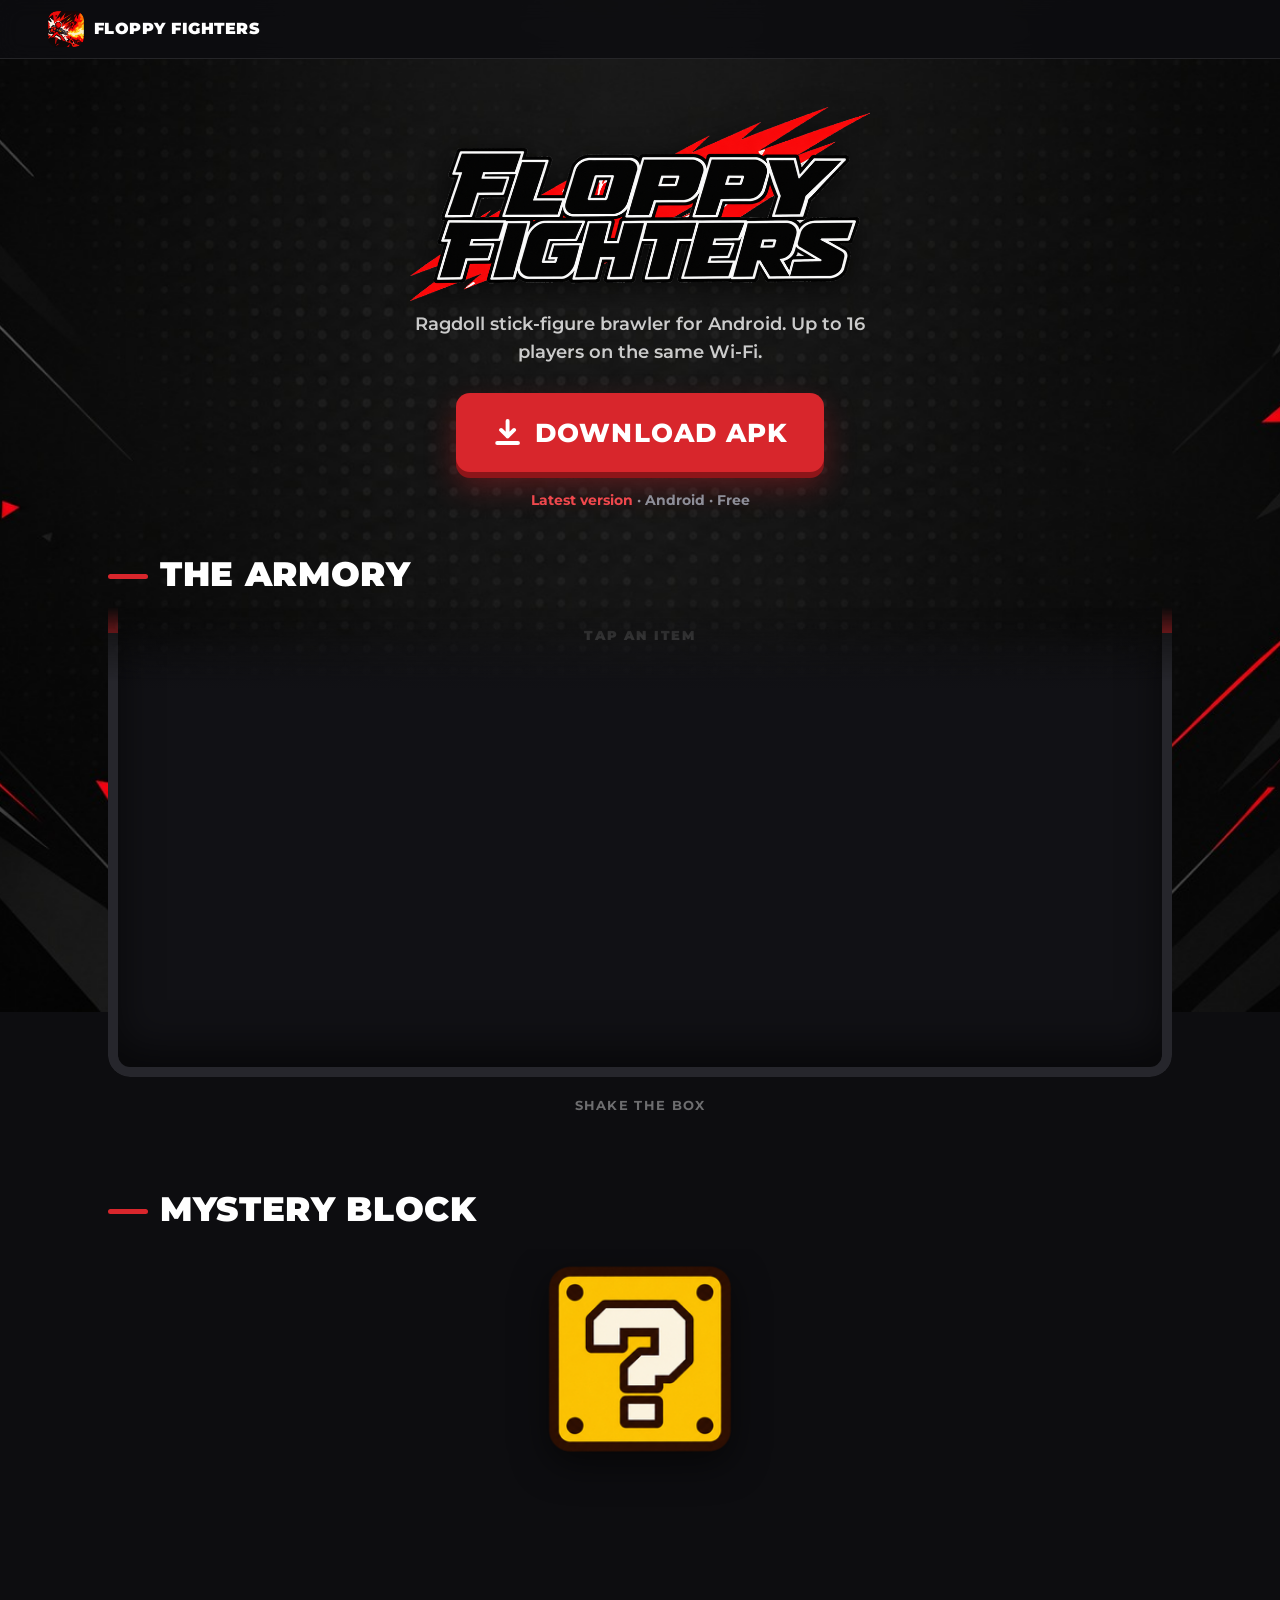
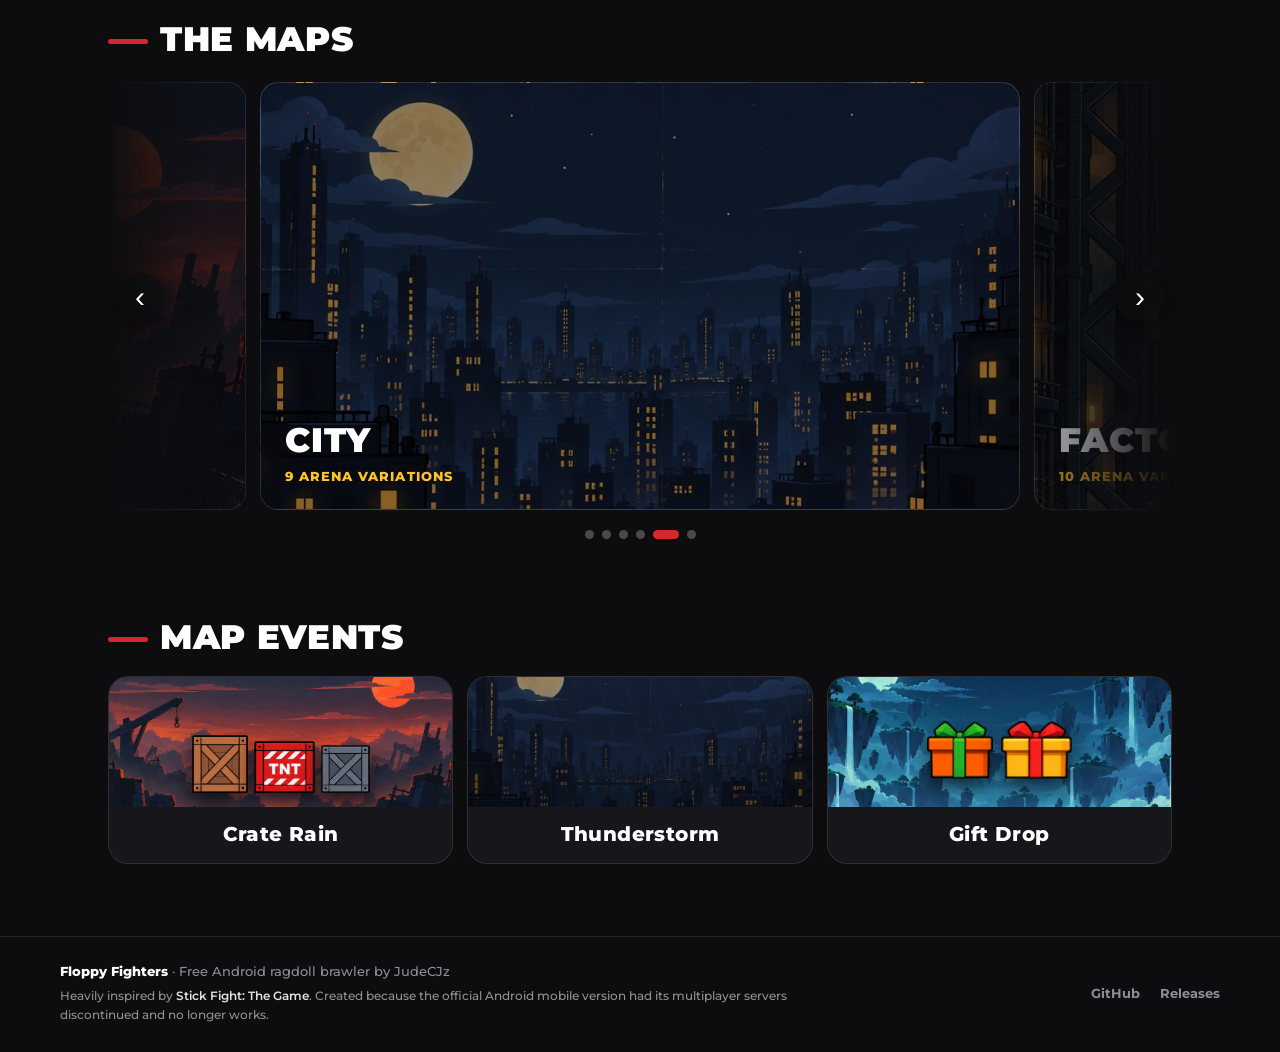
==== docs/index.html @ 4f1dd31b "Deploy: Fix mystery block reveal card mobile overflow and right-side text clipping" ====
<!doctype html>
<html lang="en">
<head>
<meta charset="utf-8">
<meta name="viewport" content="width=device-width, initial-scale=1">
<title>Floppy Fighters</title>
<meta name="description" content="Floppy Fighters: a free ragdoll stick-figure brawler for Android. 28 weapons, up to 16 players on your Wi-Fi.">
<meta name="theme-color" content="#1b1b1f">
<meta property="og:title" content="Floppy Fighters">
<meta property="og:description" content="Free ragdoll stick-figure brawler for Android. 28 weapons, up to 16 players on your Wi-Fi.">
<meta property="og:image" content="assets/app_icon.png">
<link rel="icon" href="assets/app_icon.png">
<link rel="preconnect" href="https://fonts.googleapis.com">
<link rel="preconnect" href="https://fonts.gstatic.com" crossorigin>
<link href="https://fonts.googleapis.com/css2?family=Montserrat:wght@500;700;800;900&display=swap" rel="stylesheet">
<link rel="stylesheet" href="style.css?v=10">
<link rel="stylesheet" href="pile.css?v=21">
</head>
<body class="pile-page">

<div class="bg-wallpaper" id="bg-wallpaper" aria-hidden="true"></div>
<div class="flashbang-screen" id="flashbang-screen" aria-hidden="true"></div>

<header class="nav">
  <a class="brand" href="#top"><img src="assets/app_icon.png" alt=""><span>FLOPPY FIGHTERS</span></a>
  <a class="btn btn-red btn-sm js-download nav-dl" href="https://github.com/JudeCJz/floppy-fighters-releases/releases/latest">Download</a>
</header>

<section class="intro" id="top">
  <img class="intro-logo" src="assets/logo_title.png" alt="Floppy Fighters">
  <p class="intro-line">Ragdoll stick-figure brawler for Android. Up to 16 players on the same Wi-Fi.</p>
  <a class="btn btn-red btn-big js-download" href="https://github.com/JudeCJz/floppy-fighters-releases/releases/latest">
    <svg viewBox="0 0 24 24" aria-hidden="true"><path d="M12 3v12m0 0-5-5m5 5 5-5M4 20h16" fill="none" stroke="currentColor" stroke-width="3" stroke-linecap="round" stroke-linejoin="round"/></svg>
    <span>DOWNLOAD APK</span>
  </a>
  <p class="intro-meta"><b class="js-ver">Latest version</b><span class="js-size"></span> · Android · Free</p>
</section>

<section class="armory-box">
  <div class="box-head">
    <h2>THE ARMORY</h2>
  </div>
  <div class="box" id="box">
    <canvas id="pile" role="img" aria-label="A pile of Floppy Fighters weapons and mystery items"></canvas>
    <p class="box-hint" id="box-hint">Tap an item</p>
  </div>
  <div class="box-tools">
    <button class="box-shake-tag" id="shake">Shake the box</button>
  </div>
  <!-- keyboard / screen reader way in -->
  <ul class="sr-only" id="weapon-list"></ul>
</section>

<!-- MYSTERY BLOCK: tap to roll what's inside -->
<section class="sect mystery">
  <div class="sect-head">
    <h2>MYSTERY BLOCK</h2>
  </div>
  <div class="mystery-wrap">
    <div class="mb-stage" id="mb-stage">
      <div class="mb-reel" id="mb-reel" aria-hidden="true">
        <div class="mb-track" id="mb-track"></div>
      </div>
      <button class="mystery-block" id="mystery" aria-label="Roll the mystery block">
        <img src="assets/lucky_block.png" alt="" class="mb-block">
      </button>
      <div class="mb-reveal" id="mb-reveal" aria-hidden="true">
        <div class="mb-reveal-left">
          <img id="mb-reveal-img" src="" alt="" draggable="false">
        </div>
        <div class="mb-reveal-right">
          <span class="mb-reveal-badge">LUCKY DROP</span>
          <h3 class="mb-reveal-name" id="mb-reveal-name"></h3>
          <p class="mb-reveal-desc" id="mb-reveal-desc"></p>
        </div>
      </div>
    </div>
    <div class="mystery-name" id="mb-name" aria-live="polite"></div>
  </div>
</section>

<!-- MAPS: swipeable slider -->
<section class="sect maps-sect">
  <div class="sect-head">
    <h2>THE MAPS</h2>
  </div>
  <div class="slider">
    <button class="slide-arrow prev" aria-label="Previous map">&#8249;</button>
    <div class="slides" id="slides">
      <figure class="slide" data-map="skyislands" style="--bg:url(assets/bg_islands.jpg)"><figcaption><b>Sky Islands</b><span>12 Arena Variations</span></figcaption></figure>
      <figure class="slide" data-map="temple" style="--bg:url(assets/bg_pillars.jpg)"><figcaption><b>Temple</b><span>8 Arena Variations</span></figcaption></figure>
      <figure class="slide" data-map="castle" style="--bg:url(assets/bg_tower.jpg)"><figcaption><b>Castle</b><span>9 Arena Variations</span></figcaption></figure>
      <figure class="slide" data-map="wasteland" style="--bg:url(assets/bg_ruins.jpg)"><figcaption><b>Wasteland</b><span>4 Arena Variations</span></figcaption></figure>
      <figure class="slide" data-map="city" style="--bg:url(assets/bg_bridge.jpg)"><figcaption><b>City</b><span>9 Arena Variations</span></figcaption></figure>
      <figure class="slide" data-map="factory" style="--bg:url(assets/bg_elevator.jpg)"><figcaption><b>Factory</b><span>10 Arena Variations</span></figcaption></figure>
    </div>
    <button class="slide-arrow next" aria-label="Next map">&#8250;</button>
  </div>
  <div class="dots" id="dots"></div>
</section>

<!-- MAP EVENTS -->
<section class="sect events-sect">
  <div class="sect-head">
    <h2>MAP EVENTS</h2>
  </div>
  <div class="events">
    <article class="event event-crates" id="event-crates">
      <div class="ev-pic ev-crates">
        <img src="assets/crate_wood.png" class="ev-crate ev-crate-wood" alt="">
        <img src="assets/crate_explosive.png" class="ev-crate ev-crate-tnt" alt="">
        <img src="assets/crate_metal.png" class="ev-crate ev-crate-metal" alt="">
        <img src="assets/fx_explosion.png" class="ev-boom" alt="" aria-hidden="true">
      </div>
      <div class="ev-text">
        <h3>Crate Rain</h3>
      </div>
    </article>
    <article class="event event-storm" id="ev-storm-card">
      <div class="ev-pic ev-storm" id="ev-storm" role="button" tabindex="0" aria-label="Thunderstorm - tap to summon lightning strike">
        <div class="rain" aria-hidden="true">
          <span class="rain-drop" style="--x: 5%; --d: 0.0s; --dur: 0.45s; --h: 30px; --o: 0.7;"></span>
          <span class="rain-drop" style="--x: 12%; --d: 0.25s; --dur: 0.52s; --h: 24px; --o: 0.5;"></span>
          <span class="rain-drop" style="--x: 20%; --d: 0.1s; --dur: 0.42s; --h: 36px; --o: 0.85;"></span>
          <span class="rain-drop" style="--x: 28%; --d: 0.35s; --dur: 0.48s; --h: 22px; --o: 0.45;"></span>
          <span class="rain-drop" style="--x: 35%; --d: 0.18s; --dur: 0.4s; --h: 34px; --o: 0.8;"></span>
          <span class="rain-drop" style="--x: 43%; --d: 0.42s; --dur: 0.55s; --h: 26px; --o: 0.6;"></span>
          <span class="rain-drop" style="--x: 50%; --d: 0.05s; --dur: 0.44s; --h: 32px; --o: 0.75;"></span>
          <span class="rain-drop" style="--x: 58%; --d: 0.28s; --dur: 0.5s; --h: 20px; --o: 0.5;"></span>
          <span class="rain-drop" style="--x: 65%; --d: 0.12s; --dur: 0.43s; --h: 38px; --o: 0.9;"></span>
          <span class="rain-drop" style="--x: 73%; --d: 0.38s; --dur: 0.47s; --h: 25px; --o: 0.65;"></span>
          <span class="rain-drop" style="--x: 82%; --d: 0.22s; --dur: 0.53s; --h: 28px; --o: 0.7;"></span>
          <span class="rain-drop" style="--x: 90%; --d: 0.08s; --dur: 0.41s; --h: 35px; --o: 0.85;"></span>
          <span class="rain-drop" style="--x: 97%; --d: 0.32s; --dur: 0.49s; --h: 22px; --o: 0.55;"></span>
          <span class="rain-drop" style="--x: 16%; --d: 0.46s; --dur: 0.46s; --h: 30px; --o: 0.75;"></span>
          <span class="rain-drop" style="--x: 40%; --d: 0.5s; --dur: 0.43s; --h: 27px; --o: 0.65;"></span>
          <span class="rain-drop" style="--x: 68%; --d: 0.54s; --dur: 0.51s; --h: 33px; --o: 0.8;"></span>
          <span class="rain-drop" style="--x: 86%; --d: 0.48s; --dur: 0.44s; --h: 29px; --o: 0.7;"></span>
        </div>
        <div class="ev-storm-flash" id="ev-storm-flash" aria-hidden="true"></div>
        <svg class="ev-lightning" id="ev-lightning" viewBox="-30 0 160 140" preserveAspectRatio="xMidYMid meet" aria-hidden="true">
          <path class="lightning-glow" d="M 50 0 L 54 18 L 40 36 L 58 54 L 44 72 L 64 92 L 46 114 L 54 124 L 34 140" />
          <path class="lightning-core" d="M 50 0 L 54 18 L 40 36 L 58 54 L 44 72 L 64 92 L 46 114 L 54 124 L 34 140" />
          <path class="lightning-branch" d="M 40 36 L 24 50 L 29 64 L 14 78 M 24 50 L 16 56 M 58 54 L 75 68 L 70 84 L 88 100 M 75 68 L 84 72 M 44 72 L 28 86 L 32 100 M 64 92 L 78 106 L 74 120 M 46 114 L 32 127" />
        </svg>
      </div>
      <div class="ev-text">
        <h3>Thunderstorm</h3>
      </div>
    </article>
    <article class="event event-gift">
      <div class="ev-pic ev-gift" id="ev-gift" role="button" tabindex="0" aria-label="Gift Drop - tap to unwrap a mystery weapon">
        <div class="ev-gift-boxes" id="ev-gift-boxes">
          <img class="ev-gift-box" id="ev-gift-box-0" src="assets/gift_0.png" alt="Gift box" draggable="false">
          <img class="ev-gift-box" id="ev-gift-box-1" src="assets/gift_3.png" alt="Gift box" draggable="false">
        </div>
        <div class="ev-gift-reveal" id="ev-gift-reveal" aria-hidden="true">
          <img class="ev-gift-weapon-img" id="ev-gift-weapon-img" src="" alt="" draggable="false">
        </div>
      </div>
      <div class="ev-text">
        <h3>Gift Drop</h3>
      </div>
    </article>
  </div>
</section>

<!-- weapon details (the tapped weapon flies in and grows) -->
<div class="inspect" id="inspect" hidden>
  <div class="inspect-card" role="dialog" aria-modal="true" aria-labelledby="inspect-name">
    <button class="inspect-close" id="inspect-close" aria-label="Close">&times;</button>
    <div class="inspect-pic" id="inspect-pic"></div>
    <p class="inspect-tag" id="inspect-tag"></p>
    <h3 id="inspect-name"></h3>
    <p class="inspect-info" id="inspect-info"></p>
    <div class="inspect-stats" id="inspect-stats"></div>
  </div>
</div>
<img class="flyer" id="flyer" alt="" hidden>

<!-- MAP ART LIGHTBOX MODAL -->
<div class="map-modal" id="map-modal" hidden role="dialog" aria-modal="true" aria-labelledby="map-modal-title">
  <div class="map-modal-card" id="map-modal-card">
    <button class="map-modal-close" id="map-modal-close" aria-label="Close map viewer">&times;</button>
    <div class="map-modal-view" id="map-modal-view">
      <img id="map-modal-img" class="map-modal-img" src="" alt="" draggable="false">
      <button class="map-modal-nav prev" id="map-modal-prev" aria-label="Previous map">&#8249;</button>
      <button class="map-modal-nav next" id="map-modal-next" aria-label="Next map">&#8250;</button>
      <div class="map-modal-counter" id="map-modal-counter">1 / 6</div>
    </div>
    <div class="map-modal-meta">
      <div class="map-modal-info">
        <h3 class="map-modal-title" id="map-modal-title">Sky Islands</h3>
        <p class="map-modal-desc" id="map-modal-desc"></p>
      </div>
    </div>
  </div>
</div>

<footer class="foot">
  <div class="foot-inner">
    <div class="foot-copy">
      <div class="foot-title"><b>Floppy Fighters</b> · Free Android ragdoll brawler by JudeCJz</div>
      <div class="foot-note">Heavily inspired by <em>Stick Fight: The Game</em>. Created because the official Android mobile version had its multiplayer servers discontinued and no longer works.</div>
    </div>
    <nav class="foot-links">
      <a href="https://github.com/JudeCJz" target="_blank" rel="noopener">GitHub</a>
      <a href="https://github.com/JudeCJz/floppy-fighters-releases/releases">Releases</a>
    </nav>
  </div>
</footer>

<a class="to-top" href="#top" aria-label="Back to top"><svg viewBox="0 0 24 24" aria-hidden="true"><path d="M12 19V6m0 0-6 6m6-6 6 6" fill="none" stroke="currentColor" stroke-width="3" stroke-linecap="round" stroke-linejoin="round"/></svg></a>

<script src="https://cdnjs.cloudflare.com/ajax/libs/matter-js/0.19.0/matter.min.js"></script>
<script src="weapons.js?v=15"></script>
<script src="pile.js?v=15"></script>
<script src="extras.js?v=20"></script>
</body>
</html>
---- docs/style.css ----
/* Floppy Fighters site. Colours match scripts/ui.gd (INK, PANEL, PAPER, RED). */
:root {
  --ink: #1b1b1f;
  --ink-hi: #2c2c33;
  --night: #0d0d10;
  --panel: #131317;
  --paper: #f4f3f1;
  --red: #d8262c;
  --red-hi: #f0484d;
  --muted: #8e8e98;
  --line: rgba(255, 255, 255, 0.1);
  --radius: 14px;
  --gutter: clamp(16px, 4vw, 48px);
}

* { box-sizing: border-box; }
html { scroll-behavior: smooth; scroll-padding-top: 72px; }
body {
  margin: 0;
  background: var(--night);
  color: #fff;
  font: 500 16px/1.55 Montserrat, "Segoe UI", Roboto, sans-serif;
  overflow-x: hidden;
}
img { max-width: 100%; display: block; }
a { color: inherit; }
h1, h2, h3 { font-weight: 900; line-height: 1.1; margin: 0; }

/* ---------- buttons ---------- */
.btn {
  display: inline-flex; align-items: center; gap: 12px;
  padding: 14px 26px; border-radius: var(--radius);
  font: 800 16px/1 Montserrat, sans-serif; letter-spacing: .04em;
  text-decoration: none; border: 2px solid transparent;
  transition: transform .15s, background .15s, box-shadow .15s;
}
.btn:hover { transform: translateY(-2px); }
.btn:active { transform: translateY(1px); }
.btn-red { background: var(--red); color: #fff; box-shadow: 0 6px 0 #8d1519, 0 14px 30px rgba(216, 38, 44, .35); }
.btn-red:hover { background: var(--red-hi); }
.btn-red:active { box-shadow: 0 2px 0 #8d1519; }
.btn-ghost { border-color: rgba(255, 255, 255, .25); color: #fff; }
.btn-ghost:hover { border-color: #fff; background: rgba(255, 255, 255, .06); }
.btn-sm { padding: 10px 18px; font-size: 14px; box-shadow: 0 4px 0 #8d1519; }
.btn-big { padding: 22px 34px; font-size: clamp(20px, 2.4vw, 26px); }
.btn-big svg { width: 1.2em; height: 1.2em; }

/* ---------- nav ---------- */
.nav {
  position: sticky; top: 0; z-index: 20;
  display: flex; align-items: center; gap: 24px;
  padding: 10px var(--gutter);
  background: rgba(13, 13, 16, .88); backdrop-filter: blur(10px);
  border-bottom: 1px solid var(--line);
}
.brand { display: flex; align-items: center; gap: 10px; text-decoration: none; font-weight: 900; letter-spacing: .03em; }
.brand img { width: 36px; height: 36px; border-radius: 9px; }
.nav nav { display: flex; gap: 22px; margin-left: auto; }
.nav nav a { text-decoration: none; font-weight: 700; font-size: 14px; color: rgba(255, 255, 255, .7); }
.nav nav a:hover { color: #fff; }
/* nav Download only shows once the big hero button has scrolled away (main.js) */
.nav-dl { transition: opacity .2s, transform .2s, visibility .2s; }
.nav-dl.away { opacity: 0; visibility: hidden; transform: translateY(-6px); pointer-events: none; }

/* ---------- hero (the game's menu look) ---------- */
.hero {
  position: relative; overflow: hidden;
  min-height: min(88vh, 760px);
  display: grid; grid-template-columns: minmax(0, 1fr) minmax(0, 1.15fr);
  align-items: center;
  background: var(--paper); color: var(--ink);
}
.slashes { position: absolute; inset: 0; pointer-events: none; }
.slashes i { position: absolute; display: block; height: 22px; width: 160%; left: -30%; transform: rotate(-38deg); }
.slashes i:nth-child(1) { top: 92%; background: var(--red); height: 26px; }
.slashes i:nth-child(2) { top: 100%; background: var(--ink); height: 34px; }
.slashes i:nth-child(3) { top: 20%; background: rgba(0, 0, 0, .05); height: 70px; }
.hero-art {
  position: absolute; inset: 0 0 0 40%;
  clip-path: polygon(22% 0, 100% 0, 100% 100%, 0 100%);
  background-color: var(--ink);
  --fallback: url(assets/menu_bg.jpg);
  background-position: 88% 50%;
}
.hero-art.from-art { background-position: center; }
.hero-text { position: relative; z-index: 2; padding: 56px var(--gutter); max-width: 620px; }
.logo { width: min(100%, 480px); margin: 0 0 10px -8px; filter: drop-shadow(0 6px 0 rgba(0, 0, 0, .08)); }
.kicker { display: flex; align-items: center; gap: 14px; font-weight: 800; letter-spacing: .08em; font-size: 15px; margin: 0 0 18px; }
.kicker span { width: 44px; height: 4px; background: var(--red); border-radius: 2px; }
.lead { font-size: clamp(16px, 1.6vw, 19px); font-weight: 600; color: #3b3b42; margin: 0 0 28px; max-width: 470px; }
.dl-meta { margin: 20px 0 4px; font-weight: 700; color: #3b3b42; font-size: 14px; }
.dl-meta b { color: var(--red); }
.dl-tip { margin: 0; color: #77777f; font-size: 13px; max-width: 420px; }

/* ---------- stats ---------- */
.stats {
  display: grid; grid-template-columns: repeat(4, 1fr);
  background: var(--ink); border-bottom: 1px solid var(--line);
}
.stats div { padding: 26px 12px; text-align: center; border-right: 1px solid var(--line); }
.stats div:last-child { border-right: 0; }
.stats b { display: block; font-size: clamp(30px, 4vw, 44px); font-weight: 900; color: var(--red-hi); line-height: 1; }
.stats span { font-size: 13px; font-weight: 700; color: var(--muted); text-transform: uppercase; letter-spacing: .06em; }

/* ---------- sections ---------- */
.section { padding: clamp(56px, 8vw, 96px) var(--gutter); max-width: 1240px; margin: 0 auto; }
.section + .section:not(.powers) { padding-top: 0; }
.title { display: flex; align-items: center; gap: 14px; font-size: clamp(26px, 3.4vw, 38px); letter-spacing: .02em; margin-bottom: 32px; }
.title span { width: 48px; height: 5px; background: var(--red); border-radius: 3px; flex: none; }
.tag { display: inline-flex; align-items: center; gap: 8px; margin: 0 0 10px; font-weight: 800; font-size: 13px; letter-spacing: .12em; color: var(--red-hi); }
.muted { color: var(--muted); }
.card {
  background: #18181c;
  border: 1px solid var(--line); border-radius: 20px;
  box-shadow: 0 10px 30px rgba(0, 0, 0, .35);
}

/* features */
.features { display: grid; grid-template-columns: repeat(3, 1fr); gap: 18px; }
.feat { padding: 24px; transition: transform .2s, border-color .2s; }
.feat:hover { transform: translateY(-4px); border-color: rgba(216, 38, 44, .6); }
.feat-pic {
  position: relative; height: 96px; margin-bottom: 16px; border-radius: 14px;
  display: grid; place-items: center;
  background: var(--night);
}
.feat-pic img { max-height: 72px; max-width: 70%; object-fit: contain; filter: drop-shadow(0 6px 10px rgba(0, 0, 0, .5)); }
.feat h3 { font-size: 20px; margin-bottom: 8px; }
.feat p { margin: 0; color: rgba(255, 255, 255, .72); font-size: 15px; }
.storm-card .feat-pic { background: #101014 url(assets/bg_ruins.jpg) center/cover; overflow: hidden; }
.storm-card .feat-pic::after { content: ""; position: absolute; inset: 0; background: #fff; opacity: 0; animation: flash 6s infinite; }
.bolt {
  width: 34px; height: 70px; background: #fff7c2;
  clip-path: polygon(55% 0, 10% 55%, 45% 55%, 25% 100%, 90% 40%, 55% 40%, 75% 0);
  filter: drop-shadow(0 0 10px #fff3a0); animation: bolt 6s infinite;
}
@keyframes flash { 0%, 88%, 92%, 95%, 100% { opacity: 0; } 90% { opacity: .55; } 93.5% { opacity: .3; } }
@keyframes bolt { 0%, 87%, 97%, 100% { opacity: .15; } 89%, 94% { opacity: 1; } }

/* chaos strip */
.chaos {
  position: relative; overflow: hidden; min-height: 340px;
  display: grid; place-items: center; text-align: center; padding: 60px var(--gutter);
  --fallback: url(assets/bg_ruins.jpg);
  background-color: #222;
}
.chaos::before { content: ""; position: absolute; inset: 0; background: rgba(13, 13, 16, .75); }
.chaos::after { content: ""; position: absolute; inset: 0; background: #fff; opacity: 0; animation: flash 7s 1s infinite; pointer-events: none; }
.chaos-text { position: relative; z-index: 2; max-width: 760px; }
.chaos h2 { font-size: clamp(28px, 4.4vw, 52px); text-shadow: 0 4px 0 rgba(0, 0, 0, .5); }
.chaos em { font-style: normal; color: var(--red-hi); }
.rain {
  position: absolute; inset: -100px 0 0; z-index: 1; opacity: .35;
  background: none;
  animation: rain .5s linear infinite;
}
.art.from-art .rain { opacity: .15; }
@keyframes rain { to { transform: translate(-27px, 100px); } }
.falling { position: absolute; inset: 0; z-index: 1; }
.falling img { position: absolute; top: -120px; width: 64px; animation: drop 5s linear infinite; filter: drop-shadow(0 8px 10px rgba(0, 0, 0, .6)); }
.falling img:nth-child(1) { left: 6%; animation-delay: 0s; }
.falling img:nth-child(2) { left: 22%; width: 54px; animation-delay: 2.1s; animation-duration: 4.2s; }
.falling img:nth-child(3) { left: 40%; width: 50px; animation-delay: 3.6s; }
.falling img:nth-child(4) { left: 62%; width: 48px; animation-delay: 1.2s; animation-duration: 5.6s; }
.falling img:nth-child(5) { left: 78%; animation-delay: 2.8s; animation-duration: 4.6s; }
.falling img:nth-child(6) { left: 91%; width: 46px; animation-delay: .6s; animation-duration: 6s; }
@keyframes drop { from { transform: translateY(0) rotate(-8deg); } to { transform: translateY(620px) rotate(14deg); } }

/* art slots: --fallback is the game sprite/background, --art the promo art from img/ */
.art { background-image: var(--art, var(--fallback)); background-size: cover; background-repeat: no-repeat; }
.art.from-sheet { background-size: 200% 200%; }
.art[data-q="0"] { background-position: 0 0; }
.art[data-q="1"] { background-position: 100% 0; }
.art[data-q="2"] { background-position: 0 100%; }
.art[data-q="3"] { background-position: 100% 100%; }

/* weapons */
.armory { max-width: none; position: relative; --fallback: url(assets/bg_elevator.jpg); background-attachment: fixed; }
.armory::before { content: ""; position: absolute; inset: 0; background: rgba(13, 13, 16, .9); }
.armory > * { position: relative; max-width: 1240px; margin-left: auto; margin-right: auto; }
.armory.from-sheet { background-attachment: scroll; }
.chips { display: flex; flex-wrap: wrap; gap: 8px; margin: -12px auto 24px; }
.chip {
  font: 800 13px Montserrat, sans-serif; letter-spacing: .05em; text-transform: uppercase;
  padding: 9px 16px; border-radius: 999px; cursor: pointer;
  background: var(--ink); color: rgba(255, 255, 255, .75); border: 1px solid var(--line);
}
.chip:hover { color: #fff; background: var(--ink-hi); }
.chip.on { background: var(--red); color: #fff; border-color: var(--red); }
.weapons { display: grid; grid-template-columns: repeat(auto-fill, minmax(190px, 1fr)); gap: 14px; }
.weapon {
  background: rgba(27, 27, 31, .92); border: 1px solid var(--line); border-radius: var(--radius);
  padding: 14px 16px 16px; transition: transform .15s, border-color .15s, background .15s;
}
.weapon:hover { transform: translateY(-3px); border-color: rgba(216, 38, 44, .7); background: #222228; }
.weapon .pic { height: 78px; display: grid; place-items: center; margin-bottom: 10px; }
.weapon .pic img { max-height: 70px; max-width: 100%; object-fit: contain; filter: drop-shadow(0 5px 8px rgba(0, 0, 0, .55)); transition: transform .2s; }
.weapon:hover .pic img { transform: scale(1.08) rotate(-4deg); }
.weapon b { display: block; font-weight: 800; font-size: 15px; }
.weapon span { display: block; font-size: 13px; color: var(--muted); line-height: 1.4; margin-top: 2px; }
.weapon .lucky { display: inline-block; margin-top: 8px; font-size: 11px; font-weight: 800; letter-spacing: .08em; color: #ffcf3a; }
.weapon.hide, .weapon.more { display: none; }
.weapon.pop { animation: pop-in .4s ease-out both; }
@keyframes pop-in { from { opacity: 0; transform: translateY(14px); } }
/* collapsed grid: last row fades out to hint there's more */
.weapons.collapsed { -webkit-mask-image: none; mask-image: none; }
.more-wrap { display: flex; justify-content: center; margin-top: 18px; }
.more-wrap[hidden] { display: none; }
.more-wrap .btn { cursor: pointer; font-size: 14px; background: rgba(27, 27, 31, .9); }

/* power-ups */
.power-row { display: grid; grid-template-columns: repeat(6, 1fr); gap: 14px; }
.power { text-align: center; padding: 20px 10px; border-radius: var(--radius); background: var(--ink); border: 1px solid var(--line); }
.power img { height: 64px; width: 64px; object-fit: contain; margin: 0 auto 12px; filter: drop-shadow(0 6px 10px rgba(0, 0, 0, .5)); }
.power b { display: block; font-size: 14px; font-weight: 800; }
.power span { font-size: 12px; color: var(--muted); }

/* maps */
.maps { display: grid; grid-template-columns: repeat(3, 1fr); gap: 14px; }
.maps figure {
  margin: 0; aspect-ratio: 16 / 9; border-radius: 16px; overflow: hidden; position: relative;
  background: var(--bg) center/cover; border: 1px solid var(--line);
  transition: transform .2s;
}
.maps figure:hover { transform: scale(1.02); }
.maps figure::after { content: ""; position: absolute; inset: 0; background: rgba(0, 0, 0, .55); }
.maps figcaption { position: absolute; left: 16px; bottom: 12px; z-index: 1; font-weight: 900; font-size: 20px; letter-spacing: .03em; text-transform: uppercase; }
.maps-note { color: var(--muted); margin: 16px 0 0; }

/* online teaser */
.online {
  display: grid; grid-template-columns: 1fr 1fr; overflow: hidden;
  border-radius: 24px; border: 1px solid rgba(216, 38, 44, .45);
  background: #16161a;
  box-shadow: 0 0 0 6px rgba(216, 38, 44, .06), 0 20px 50px rgba(0, 0, 0, .4);
}
.online-art { position: relative; min-height: 300px; --fallback: url(assets/bg_islands.jpg); display: grid; place-items: center; }
.online-art::before { content: ""; position: absolute; inset: 0; background: rgba(20, 19, 23, .5); }
.online-art.from-art::before { background: rgba(20, 19, 23, .5); }
.online-icon { position: relative; width: 110px; filter: drop-shadow(0 0 24px rgba(216, 38, 44, .9)); animation: pulse-icon 2.4s ease-in-out infinite; }
.online-art.from-art .online-icon { display: none; }
@keyframes pulse-icon { 50% { transform: scale(1.08); filter: drop-shadow(0 0 40px rgba(240, 72, 77, 1)); } }
.online-text { padding: clamp(28px, 4vw, 52px); align-self: center; }
.online-text h2 { font-size: clamp(30px, 4vw, 46px); margin-bottom: 14px; }
.online-text p:not(.tag) { color: rgba(255, 255, 255, .75); margin: 0 0 24px; }
.pulse { width: 10px; height: 10px; border-radius: 50%; background: var(--red-hi); box-shadow: 0 0 0 0 rgba(240, 72, 77, .7); animation: pulse 1.6s infinite; }
@keyframes pulse { to { box-shadow: 0 0 0 12px rgba(240, 72, 77, 0); } }

/* updates */
.updates { display: grid; grid-template-columns: 1fr 1.3fr; gap: 18px; align-items: start; }
.latest { padding: 28px; border-color: rgba(216, 38, 44, .45); }
.latest h3 { font-size: 30px; }
.latest .muted { margin: 6px 0 16px; font-size: 14px; }
.notes { margin: 0 0 24px; padding-left: 20px; color: rgba(255, 255, 255, .82); }
.notes li { margin-bottom: 6px; }
.notes li::marker { color: var(--red-hi); }
.history { padding: 10px 24px 20px; }
.history ol { list-style: none; margin: 0; padding: 0; }
.history li { display: grid; grid-template-columns: 92px 1fr; gap: 12px; padding: 14px 0; border-bottom: 1px solid var(--line); }
.history .v { font-weight: 900; color: #fff; }
.history .d { display: block; font-size: 12px; color: var(--muted); font-weight: 600; }
.history .t { font-size: 14px; color: rgba(255, 255, 255, .75); }
.history .t a { color: rgba(255, 255, 255, .5); font-size: 12px; font-weight: 700; margin-left: 4px; }
.more { display: inline-block; margin-top: 16px; font-weight: 800; color: var(--red-hi); text-decoration: none; }
.more:hover { text-decoration: underline; }

/* footer */
.foot { text-align: center; padding: 56px var(--gutter) 40px; background: var(--paper); color: var(--ink); }
.foot img { width: 220px; margin: 0 auto 14px; }
.foot p { margin: 4px 0; font-weight: 600; color: #55555c; }
.foot .inspired { max-width: 560px; margin: 14px auto 0; font-size: 14px; }
.foot .inspired a { color: var(--red); font-weight: 800; }
.foot .inspired span { font-size: 12px; color: #8a8a92; }
.foot .links { display: flex; justify-content: center; gap: 22px; margin-top: 14px; }
.foot .links a { font-weight: 800; text-decoration: none; color: var(--ink); }
.foot .links a:hover { color: var(--red); }

/* back-to-top: phone only, shown once you've scrolled down (main.js adds .show) */
.to-top {
  position: fixed; right: 16px; bottom: 16px; z-index: 30;
  width: 52px; height: 52px; border-radius: 50%;
  display: none; place-items: center;
  background: var(--red); color: #fff; box-shadow: 0 4px 0 #8d1519, 0 10px 24px rgba(0, 0, 0, .45);
  opacity: 0; transform: translateY(16px); pointer-events: none; transition: opacity .2s, transform .2s;
}
.to-top svg { width: 24px; height: 24px; }
.to-top.show { opacity: 1; transform: none; pointer-events: auto; }

/* ---------- tablet ---------- */
@media (max-width: 980px) {
  .features { grid-template-columns: repeat(2, 1fr); }
  .power-row { grid-template-columns: repeat(3, 1fr); }
  .maps { grid-template-columns: repeat(2, 1fr); }
  .updates { grid-template-columns: 1fr; }
}

/* ---------- phone ---------- */
@media (max-width: 720px) {
  .nav { gap: 12px; }
  .nav nav { display: none; }
  .brand span { font-size: 14px; }
  .nav .btn { margin-left: auto; }
  .hero { grid-template-columns: 1fr; min-height: 0; }
  .hero-art { position: relative; inset: auto; height: 62vw; max-height: 380px; clip-path: polygon(0 0, 100% 0, 100% 86%, 0 100%); background-position: 92% 40%; }
  .hero-text { padding: 8px var(--gutter) 64px; margin-top: -18px; }
  .logo { width: min(86%, 360px); }
  .btn-big { width: 100%; justify-content: center; }
  .slashes i { transform: rotate(-9deg); }
  .slashes i:nth-child(1) { top: auto; bottom: 18px; height: 10px; }
  .slashes i:nth-child(2) { top: auto; bottom: -22px; }
  .stats { grid-template-columns: repeat(2, 1fr); }
  .stats div:nth-child(2) { border-right: 0; }
  .stats div:nth-child(-n+2) { border-bottom: 1px solid var(--line); }
  .features { grid-template-columns: 1fr; }
  .feat { display: grid; grid-template-columns: 76px 1fr; column-gap: 16px; padding: 18px; }
  .feat-pic { grid-row: span 2; height: 76px; margin: 0; }
  .feat-pic img { max-height: 54px; }
  .feat h3 { align-self: end; font-size: 18px; margin-bottom: 4px; }
  .feat p { font-size: 14px; }
  .chaos { min-height: 280px; }
  .falling img { width: 44px !important; }
  .weapons { grid-template-columns: repeat(2, 1fr); gap: 10px; }
  .weapon { padding: 12px; }
  .weapon .pic { height: 60px; }
  .weapon .pic img { max-height: 54px; }
  .weapon span { font-size: 12px; }
  .armory { background-attachment: scroll; }
  .power-row { grid-template-columns: repeat(2, 1fr); }
  .maps { grid-template-columns: 1fr 1fr; gap: 10px; }
  .maps figcaption { font-size: 14px; left: 10px; bottom: 8px; }
  .online { grid-template-columns: 1fr; }
  .online-art { min-height: 200px; }
  .online-art::before, .online-art.from-art::before { background: rgba(20, 19, 23, .5); }
  .history li { grid-template-columns: 76px 1fr; }
  .to-top { display: grid; }
  .foot { padding-bottom: 92px; }
}

@media (prefers-reduced-motion: reduce) {
  *, *::before, *::after { animation: none !important; transition: none !important; }
}
---- docs/pile.css ----
/* Weapon-pile page. Builds on style.css tokens/buttons/footer. */
body.pile-page,
.pile-page {
  background-color: var(--night);
  position: relative;
  min-height: 100vh;
}
.pile-page .nav .btn { margin-left: auto; }
.pile-page .brand span { white-space: nowrap; }

/* Custom geometry wallpaper with subtle parallax panning */
.bg-wallpaper {
  position: fixed;
  top: -7%;
  left: 0;
  right: 0;
  width: 100%;
  height: 115%;
  min-height: calc(100vh + 100px);
  z-index: 0;
  pointer-events: none;
  background: #0d0d10 url("assets/bg_desktop.jpg") center top / cover no-repeat;
  will-change: transform;
  transform: translate3d(0, 0, 0);
}

@media (max-width: 768px) {
  .bg-wallpaper {
    background-image: url("assets/bg_mobile.jpg");
  }
}

/* Ensure page content stays above fixed wallpaper layer */
.nav, .intro, .armory-box, .sect, .foot {
  position: relative;
  z-index: 2;
}

.intro {
  text-align: center;
  padding: 48px var(--gutter) 36px;
  background: transparent;
}
.intro-logo { width: min(80%, 460px); margin: 0 auto 10px; filter: drop-shadow(0 6px 14px rgba(0, 0, 0, .6)); }
.intro-line { margin: 0 auto 26px; max-width: 520px; color: rgba(255, 255, 255, .78); font-weight: 600; font-size: clamp(15px, 1.6vw, 18px); }
.intro-meta { margin: 18px 0 0; font-size: 14px; font-weight: 700; color: var(--muted); }
.intro-meta b { color: var(--red-hi); }

.armory-box { max-width: 1160px; margin: 0 auto; padding: 8px var(--gutter) 64px; }
.sect { max-width: 1160px; margin: 0 auto; padding: 8px var(--gutter) 72px; }
.box-head, .sect-head { display: flex; align-items: baseline; justify-content: space-between; gap: 12px; flex-wrap: wrap; margin-bottom: 14px; }
.box-head h2, .sect-head h2 { font-size: clamp(24px, 3vw, 34px); letter-spacing: .02em; }
.box-head h2::before, .sect-head h2::before { content: ""; display: inline-block; width: 40px; height: 5px; border-radius: 3px; background: var(--red); vertical-align: middle; margin-right: 12px; }
.box-head p, .sect-head p { margin: 0; color: var(--muted); font-weight: 700; }
.sect-head { margin-bottom: 20px; }

/* ---------- mystery block ---------- */
.mystery-wrap {
  display: flex;
  flex-direction: column;
  align-items: center;
  justify-content: center;
  gap: 16px;
  padding: 10px 0 28px;
  width: 100%;
  overflow: hidden;
}
.mb-stage {
  position: relative;
  display: flex;
  align-items: center;
  justify-content: center;
  width: min(100%, 760px);
  max-width: 100%;
  box-sizing: border-box;
  height: clamp(140px, 20vw, 200px);
  margin: 0 auto;
}
.mystery-block {
  position: relative;
  width: clamp(140px, 20vw, 200px);
  height: 100%;
  aspect-ratio: 1;
  padding: 0;
  border: 0;
  background: none;
  cursor: pointer;
  filter: drop-shadow(0 12px 18px rgba(0, 0, 0, .55));
  -webkit-tap-highlight-color: transparent;
  margin: 0 auto;
  z-index: 2;
}
.mystery-block .mb-block {
  width: 100%;
  height: 100%;
  object-fit: contain;
  transition: transform .15s, opacity .35s;
}
.mystery-block:hover .mb-block { transform: translateY(-4px) rotate(-3deg); }
.mystery-block:active .mb-block { transform: scale(.94); }
.mystery-block.rolling .mb-block {
  animation: mb-shake .12s linear infinite;
  opacity: 0.28;
}
.mystery-block.popped .mb-block {
  opacity: 0;
  transform: scale(.6);
  transition: opacity .2s, transform .2s;
}
@keyframes mb-shake { 25% { transform: translate(-3px, 1px) rotate(-4deg); } 75% { transform: translate(3px, -1px) rotate(4deg); } }

/* Centered yellow targeting frame for mystery block roll & reveal (sits above the reel on all 4 sides) */
.mb-stage::after {
  content: "";
  position: absolute;
  left: 50%;
  top: 0;
  transform: translateX(-50%);
  width: clamp(140px, 20vw, 200px);
  height: 100%;
  border: 3px solid #ffc428;
  border-radius: 20px;
  box-sizing: border-box;
  pointer-events: none;
  z-index: 10;
  opacity: 0;
  transition: opacity .2s;
}
.mb-stage.rolling::after {
  opacity: 1;
}
.mb-stage.popped::after {
  opacity: 0;
}

/* Mystery Block revealed card: item shoved to the left with description on the right */
.mb-reveal {
  position: absolute;
  inset: 0;
  display: flex;
  align-items: center;
  justify-content: flex-start;
  padding: 12px 24px;
  background: rgba(18, 18, 22, 0.96);
  border: 2.5px solid #ffc428;
  border-radius: 22px;
  box-shadow: 0 12px 32px rgba(0, 0, 0, 0.65), 0 0 24px rgba(255, 196, 40, 0.22);
  z-index: 12;
  opacity: 0;
  pointer-events: none;
  transform: scale(0.96);
  transition: opacity 0.25s ease, transform 0.25s cubic-bezier(0.18, 0.89, 0.32, 1.25);
  overflow: hidden;
}
.mb-stage.popped .mb-reveal {
  opacity: 1;
  pointer-events: auto;
  transform: scale(1);
}
.mb-reveal-left {
  flex: 0 0 clamp(110px, 18vw, 160px);
  height: 100%;
  display: flex;
  align-items: center;
  justify-content: center;
  position: relative;
}
.mb-reveal-left img {
  max-width: 90%;
  max-height: 85%;
  object-fit: contain;
  filter: drop-shadow(0 8px 16px rgba(0, 0, 0, 0.8)) drop-shadow(0 0 14px rgba(255, 196, 40, 0.45));
  animation: mb-shove-in 0.4s cubic-bezier(0.16, 1, 0.3, 1) both, mb-float 2.4s ease-in-out 0.4s infinite alternate;
  will-change: transform;
}
@keyframes mb-shove-in {
  0% { transform: translateX(120px) scale(1.2); opacity: 0; }
  60% { opacity: 1; }
  100% { transform: translateX(0) scale(1); opacity: 1; }
}
@keyframes mb-float {
  0% { transform: translateY(0px) rotate(-1.5deg); }
  100% { transform: translateY(-4px) rotate(1.5deg); }
}
.mb-reveal-right {
  flex: 1;
  display: flex;
  flex-direction: column;
  justify-content: center;
  align-items: flex-start;
  text-align: left;
  padding: 4px 10px 4px 16px;
  border-left: 1px solid rgba(255, 255, 255, 0.12);
  min-width: 0;
  animation: mb-desc-in 0.36s 0.08s ease-out both;
}
@keyframes mb-desc-in {
  0% { opacity: 0; transform: translateX(16px); }
  100% { opacity: 1; transform: translateX(0); }
}
.mb-reveal-badge {
  display: inline-block;
  background: #ffc428;
  color: #111114;
  font-size: 10px;
  font-weight: 900;
  letter-spacing: .08em;
  padding: 3px 8px;
  border-radius: 999px;
  text-transform: uppercase;
  margin-bottom: 6px;
  line-height: 1;
}
.mb-reveal-name {
  font-size: clamp(20px, 2.6vw, 28px);
  font-weight: 900;
  letter-spacing: .03em;
  text-transform: uppercase;
  color: #ffffff;
  margin: 0 0 6px 0;
  line-height: 1.15;
}
.mb-reveal-desc {
  font-size: clamp(13px, 1.4vw, 15px);
  font-weight: 600;
  line-height: 1.45;
  color: rgba(255, 255, 255, 0.85);
  margin: 0;
}

.mb-reel {
  position: absolute;
  inset: 0;
  overflow: hidden;
  border-radius: 24px;
  pointer-events: none;
  opacity: 0;
  background: transparent;
  border: none;
  transition: opacity .25s;
  z-index: 3;
  -webkit-mask-image: linear-gradient(to right, transparent 0%, black 15%, black 85%, transparent 100%);
  mask-image: linear-gradient(to right, transparent 0%, black 15%, black 85%, transparent 100%);
}
.mb-stage.rolling .mb-reel,
.mb-stage.popped .mb-reel {
  opacity: 1;
  background: transparent;
  border: none;
}
.mb-track {
  display: flex;
  height: 100%;
  will-change: transform;
}
.mb-slot {
  flex: 0 0 clamp(140px, 20vw, 200px);
  width: clamp(140px, 20vw, 200px);
  height: 100%;
  display: flex;
  align-items: center;
  justify-content: center;
  transition: opacity .35s;
}
.mb-slot img {
  width: 110px;
  height: 110px;
  max-width: 75%;
  max-height: 75%;
  object-fit: contain;
  filter: drop-shadow(0 6px 14px rgba(0, 0, 0, .8));
  transition: transform .35s cubic-bezier(.2, 1.4, .4, 1), opacity .35s;
}
.mb-stage.popped .mb-slot:not(.mb-winner-slot) {
  opacity: 0;
}
.mb-stage.popped .mb-slot.mb-winner-slot,
.mb-stage.popped .mb-slot.mb-winner-slot img {
  opacity: 1 !important;
  visibility: visible !important;
  transform: scale(1.18);
  filter: drop-shadow(0 8px 16px rgba(0, 0, 0, .75));
}
.mystery-name {
  font-size: clamp(22px, 3vw, 30px);
  font-weight: 900;
  letter-spacing: .05em;
  text-transform: uppercase;
  color: #fff;
  min-height: 38px;
  display: flex;
  align-items: center;
  justify-content: center;
  margin: 0;
  transition: opacity .2s, transform .2s;
}
.mystery-name.rolling {
  color: var(--muted);
  font-size: 15px;
  letter-spacing: .12em;
  font-weight: 700;
}
.mystery-name.win {
  color: var(--red-hi);
  animation: pop-in .38s cubic-bezier(.2, 1.4, .4, 1) both;
}
@keyframes pop-in {
  from { opacity: 0; transform: translateY(10px) scale(0.92); }
  to { opacity: 1; transform: translateY(0) scale(1); }
}

/* ---------- map slider ---------- */
.slider { position: relative; }
.slides {
  display: flex; gap: 14px; overflow-x: auto; scroll-snap-type: x mandatory; scroll-behavior: smooth;
  padding: 4px 0 6px; scrollbar-width: none; -webkit-overflow-scrolling: touch; overscroll-behavior-x: contain;
  mask-image: linear-gradient(to right, transparent, black 10%, black 90%, transparent);
  -webkit-mask-image: linear-gradient(to right, transparent, black 10%, black 90%, transparent);
}
.slides::-webkit-scrollbar { display: none; }
.slide {
  flex: 0 0 min(78%, 760px); margin: 0; aspect-ratio: 16 / 9; position: relative; overflow: hidden;
  border-radius: 18px; border: 1px solid var(--line); scroll-snap-align: center;
  background: var(--bg) center / cover; transition: transform .3s, opacity .3s, border-color .2s;
  cursor: pointer;
}
.slide:hover { border-color: rgba(255, 255, 255, 0.35); }
.slide::after { content: ""; position: absolute; inset: 0; background: rgba(0, 0, 0, .45); }
.slide figcaption { position: absolute; left: 24px; bottom: 20px; z-index: 1; margin: 0; text-align: left; }
.slide b { display: block; font-size: clamp(22px, 3vw, 34px); font-weight: 900; text-transform: uppercase; letter-spacing: .03em; margin: 0; line-height: 1.1; }
.slide span {
  display: inline-block;
  font-size: 13px;
  font-weight: 800;
  letter-spacing: .08em;
  text-transform: uppercase;
  color: #ffc428;
  margin-top: 6px;
}
.slide-arrow {
  position: absolute; top: 50%; z-index: 2; width: 48px; height: 48px; margin-top: -24px; border-radius: 50%;
  border: 0; background: rgba(13, 13, 16, .8); color: #fff; font-size: 30px; line-height: 1; cursor: pointer;
  box-shadow: 0 6px 18px rgba(0, 0, 0, .5);
}
.slide-arrow:hover { background: var(--red); }
.slide-arrow.prev { left: 8px; } .slide-arrow.next { right: 8px; }
.dots { display: flex; justify-content: center; gap: 8px; margin-top: 14px; }
.dots button { width: 9px; height: 9px; padding: 0; border-radius: 5px; border: 0; background: rgba(255, 255, 255, .25); cursor: pointer; transition: width .2s, background .2s; }
.dots button.on { width: 26px; background: var(--red); }

/* ---------- map events ---------- */
.events { display: grid; grid-template-columns: repeat(3, 1fr); gap: 14px; }
.event { border-radius: 20px; overflow: hidden; background: #17171b; border: 1px solid var(--line); }
.ev-pic { position: relative; height: 130px; display: flex; align-items: flex-end; justify-content: center; gap: 6px; padding-bottom: 14px; overflow: hidden; }
.ev-pic img { height: 58px; width: auto; filter: drop-shadow(0 8px 10px rgba(0, 0, 0, .6)); }
/* Crate Rain Card & Animation */
.event.event-crates,
.event:has(.ev-crates) {
  will-change: transform;
  transform: translate3d(0, 0, 0);
  animation: ev-card-shake 5s cubic-bezier(0.36, 0.07, 0.19, 0.97) infinite;
}

.ev-crates {
  background: #101014 url(assets/bg_ruins.jpg) center / cover;
  position: relative;
}

/* Fiery blast flash illuminating ruins */
.ev-crates::after {
  content: "";
  position: absolute;
  inset: 0;
  pointer-events: none;
  background: radial-gradient(circle at 50% 68%, rgba(255, 140, 20, 0.7) 0%, rgba(255, 60, 0, 0.35) 45%, transparent 75%);
  opacity: 0;
  z-index: 1;
  will-change: opacity;
  transform: translateZ(0);
  animation: ev-blast-flash 5s ease-out infinite;
}

.ev-crates .ev-crate {
  position: relative;
  z-index: 2;
  will-change: transform, opacity;
  transform: translateZ(0);
}

.ev-crates .ev-crate-wood {
  height: 58px;
  animation: ev-wood-fall 5s cubic-bezier(0.25, 0.46, 0.45, 0.94) infinite;
}

.ev-crates .ev-crate-tnt {
  height: 52px;
  animation: ev-tnt-detonate 5s cubic-bezier(0.25, 0.46, 0.45, 0.94) infinite;
}

.ev-crates .ev-crate-metal {
  height: 48px;
  animation: ev-metal-fall 5s cubic-bezier(0.25, 0.46, 0.45, 0.94) infinite;
}

/* Explosive Burst - 100% GPU composited, zero filter repaints */
.ev-crates .ev-boom {
  position: absolute;
  left: 50%;
  top: 68%;
  transform: translate3d(-50%, -50%, 0) scale(0.1);
  width: 170px !important;
  height: 170px !important;
  max-width: none;
  object-fit: contain;
  pointer-events: none;
  z-index: 4;
  opacity: 0;
  filter: none !important;
  will-change: transform, opacity;
  animation: ev-boom 5s cubic-bezier(0.15, 0.85, 0.35, 1.2) infinite;
}

/* 1. Wood crate falls first, sits in lineup, then obliterated right after TNT explosion */
@keyframes ev-wood-fall {
  0% { transform: translate3d(0, -160px, 0) rotate(-12deg); opacity: 0; }
  3% { opacity: 1; }
  10% { transform: translate3d(0, 0, 0) rotate(3deg); }
  13% { transform: translate3d(0, -7px, 0) rotate(-1deg); }
  16%, 57% { transform: translate3d(0, 0, 0) rotate(0deg); opacity: 1; }
  /* Blast wave throws wood crate right after TNT detonation without glow */
  58% {
    transform: translate3d(-32px, -16px, 0) rotate(-22deg) scale(1.05);
    opacity: 0.85;
  }
  59.2% {
    transform: translate3d(-75px, -32px, 0) rotate(-48deg) scale(0.6);
    opacity: 0;
  }
  59.5%, 90% {
    transform: translate3d(0, 0, 0) scale(0);
    opacity: 0;
  }
  96%, 100% {
    transform: translate3d(0, -160px, 0) rotate(-12deg);
    opacity: 0;
  }
}

/* 2. Metal crate falls third, heavy thud, sits in lineup, then blasted away right after TNT explosion */
@keyframes ev-metal-fall {
  0%, 6% { transform: translate3d(0, -160px, 0) rotate(8deg); opacity: 0; }
  9% { opacity: 1; }
  18% { transform: translate3d(0, 0, 0) rotate(-2deg); }
  21% { transform: translate3d(0, -4px, 0) rotate(1deg); }
  24%, 57% { transform: translate3d(0, 0, 0) rotate(0deg); opacity: 1; }
  /* Shockwave launches metal crate right after TNT detonation without glow */
  58% {
    transform: translate3d(28px, -14px, 0) rotate(18deg) scale(1.04);
    opacity: 0.85;
  }
  59.2% {
    transform: translate3d(70px, -28px, 0) rotate(44deg) scale(0.6);
    opacity: 0;
  }
  59.5%, 90% {
    transform: translate3d(0, 0, 0) scale(0);
    opacity: 0;
  }
  96%, 100% {
    transform: translate3d(0, -160px, 0) rotate(8deg);
    opacity: 0;
  }
}

/* 3. TNT crate falls second, lands and sits LINED UP with wood and metal, then detonates */
@keyframes ev-tnt-detonate {
  0%, 3% { transform: translate3d(0, -160px, 0) rotate(-8deg); opacity: 0; }
  6% { opacity: 1; }
  14% { transform: translate3d(0, 0, 0) scale(1.06, 0.94) rotate(-1deg); opacity: 1; }
  17% { transform: translate3d(0, -5px, 0) rotate(1deg); opacity: 1; }
  20%, 51% {
    /* Lined up calmly alongside wood and metal */
    transform: translate3d(0, 0, 0) rotate(0deg);
    filter: none;
    opacity: 1;
  }
  /* Starts shaking and flashing warning - pure fast GPU brightness */
  52% {
    transform: translate3d(-2px, -1px, 0) scale(1.05) rotate(-3deg);
    filter: brightness(1.8) saturate(1.8);
    opacity: 1;
  }
  54% {
    transform: translate3d(2px, 1px, 0) scale(1.10) rotate(3deg);
    filter: brightness(2.6) saturate(2.2);
    opacity: 1;
  }
  56% {
    transform: translate3d(-3px, -1px, 0) scale(1.15) rotate(-4deg);
    filter: brightness(3.8);
    opacity: 1;
  }
  57.5% {
    transform: translate3d(2px, 0, 0) scale(1.22) rotate(3deg);
    filter: brightness(5.5);
    opacity: 1;
  }
  /* Detonation moment: disappears into explosion */
  58% {
    transform: translate3d(0, 0, 0) scale(1.35);
    filter: brightness(6);
    opacity: 0;
  }
  58.1%, 90% {
    transform: translate3d(0, 0, 0) scale(0);
    filter: none;
    opacity: 0;
  }
  96%, 100% {
    transform: translate3d(0, -160px, 0) rotate(-8deg);
    filter: none;
    opacity: 0;
  }
}

/* 4. Authentic in-game explosion pop and fiery scale - 100% GPU composited */
@keyframes ev-boom {
  0%, 57% {
    opacity: 0;
    transform: translate3d(-50%, -50%, 0) scale(0.1) rotate(0deg);
  }
  58% {
    opacity: 1;
    transform: translate3d(-50%, -50%, 0) scale(0.38) rotate(-3deg);
  }
  61% {
    opacity: 1;
    transform: translate3d(-50%, -50%, 0) scale(1.35) rotate(6deg);
  }
  66% {
    opacity: 0.95;
    transform: translate3d(-50%, -50%, 0) scale(1.52) rotate(12deg);
  }
  72% {
    opacity: 0.65;
    transform: translate3d(-50%, -50%, 0) scale(1.6) rotate(16deg);
  }
  78% {
    opacity: 0;
    transform: translate3d(-50%, -50%, 0) scale(1.68) rotate(20deg);
  }
  80%, 100% {
    opacity: 0;
    transform: translate3d(-50%, -50%, 0) scale(0.1) rotate(0deg);
  }
}

@keyframes ev-card-shake {
  0%, 57.5% { transform: translate3d(0, 0, 0); }
  58% { transform: translate3d(-3px, 2px, 0); }
  59.5% { transform: translate3d(3px, -2px, 0); }
  61.5% { transform: translate3d(-2px, 1px, 0); }
  64% { transform: translate3d(1px, -1px, 0); }
  68%, 100% { transform: translate3d(0, 0, 0); }
}

@keyframes ev-blast-flash {
  0%, 57.5% { opacity: 0; }
  58% { opacity: 1; }
  62% { opacity: 0.85; }
  70% { opacity: 0.3; }
  78%, 100% { opacity: 0; }
}
/* Thunderstorm event card */
.event-storm {
  cursor: pointer;
  user-select: none;
  -webkit-user-select: none;
  touch-action: manipulation;
  transition: transform 0.18s cubic-bezier(0.2, 0.9, 0.3, 1), box-shadow 0.18s ease, border-color 0.18s ease;
}
.event-storm:hover {
  transform: translateY(-2px);
  border-color: rgba(140, 190, 255, 0.4);
  box-shadow: 0 8px 24px rgba(0, 0, 0, 0.45);
}
.event-storm:active {
  transform: translateY(1px) scale(0.99);
}
.event-storm:focus-visible {
  outline: 2px solid #7bb5ff;
  outline-offset: 2px;
}
.event-storm.striking {
  animation: ev-thunder-rumble 0.35s ease-out;
}
@keyframes ev-thunder-rumble {
  0% { transform: translate(0, 0); }
  20% { transform: translate(-2px, 2px); }
  40% { transform: translate(2px, -1px); }
  60% { transform: translate(-1px, 1px); }
  80% { transform: translate(1px, 0); }
  100% { transform: translate(0, 0); }
}

.ev-storm {
  background: linear-gradient(180deg, rgba(12, 14, 22, 0.42) 0%, rgba(6, 8, 14, 0.68) 100%), #101014 url(assets/bg_bridge.jpg) center / cover;
  align-items: center;
  justify-content: center;
  padding: 0;
  position: relative;
  overflow: hidden;
}

/* Full-sky flash when lightning strikes */
.ev-storm-flash {
  position: absolute;
  inset: 0;
  background: radial-gradient(circle at var(--flash-x, 50%) 20%, rgba(255, 255, 255, 0.98) 0%, rgba(195, 225, 255, 0.88) 32%, rgba(95, 140, 255, 0.45) 68%, transparent 100%);
  opacity: 0;
  pointer-events: none;
  z-index: 2;
}
.ev-storm-flash.active {
  animation: ev-flash-strike 0.52s ease-out forwards;
}
@keyframes ev-flash-strike {
  0% { opacity: 0; }
  6% { opacity: 0.96; }
  18% { opacity: 0.22; }
  32% { opacity: 0.9; }
  52% { opacity: 0.16; }
  100% { opacity: 0; }
}

/* Slanted dynamic rain */
.rain {
  position: absolute;
  inset: -40px -50px;
  pointer-events: none;
  overflow: hidden;
  z-index: 1;
  transform: rotate(-15deg);
}
.rain::before {
  content: "";
  position: absolute;
  inset: 0;
  background: repeating-linear-gradient(
    90deg,
    transparent 0px,
    transparent 22px,
    rgba(185, 215, 255, 0.12) 23px,
    transparent 25px
  );
  animation: rain-stream 0.35s linear infinite;
  opacity: 0.7;
}
@keyframes rain-stream {
  0% { transform: translateY(-40px); }
  100% { transform: translateY(40px); }
}
.rain-drop {
  position: absolute;
  top: -60px;
  left: var(--x);
  width: 1.5px;
  height: var(--h, 28px);
  background: linear-gradient(180deg, rgba(255, 255, 255, 0) 0%, rgba(205, 230, 255, var(--o, 0.75)) 100%);
  animation: rain-fall var(--dur, 0.45s) linear var(--d, 0s) infinite;
  border-radius: 1px;
}
@keyframes rain-fall {
  0% { transform: translateY(0); }
  100% { transform: translateY(260px); }
}

/* Realistic jagged lightning strike */
.ev-lightning {
  position: absolute;
  top: 0;
  left: 50%;
  transform: translateX(-50%) var(--flip, scaleX(1));
  width: 150px;
  height: 100%;
  pointer-events: none;
  z-index: 3;
  opacity: 0;
  overflow: visible !important;
  transform-origin: top center;
  border: none !important;
  outline: none !important;
  box-shadow: none !important;
}
.ev-lightning.striking {
  animation: ev-bolt-strike 0.52s ease-out forwards;
}
@keyframes ev-bolt-strike {
  0% {
    opacity: 0;
    transform: translateX(-50%) var(--flip, scaleX(1)) scaleY(0.3);
  }
  6% {
    opacity: 1;
    transform: translateX(-50%) var(--flip, scaleX(1)) scaleY(1);
    filter: drop-shadow(0 0 12px #ffffff) drop-shadow(0 0 24px #90c8ff) drop-shadow(0 0 42px #5090ff);
  }
  18% {
    opacity: 0.28;
    transform: translateX(-50%) var(--flip, scaleX(1)) scaleY(1);
    filter: drop-shadow(0 0 6px #7bb5ff);
  }
  32% {
    opacity: 0.95;
    transform: translateX(-50%) var(--flip, scaleX(1)) scaleY(1);
    filter: drop-shadow(0 0 14px #ffffff) drop-shadow(0 0 28px #90c8ff) drop-shadow(0 0 45px #6098ff);
  }
  50% {
    opacity: 0.2;
    transform: translateX(-50%) var(--flip, scaleX(1)) scaleY(1);
    filter: drop-shadow(0 0 4px #7bb5ff);
  }
  100% {
    opacity: 0;
    transform: translateX(-50%) var(--flip, scaleX(1)) scaleY(1);
  }
}
.ev-lightning path {
  fill: none;
  stroke-linecap: round;
  stroke-linejoin: bevel;
}
.ev-lightning .lightning-glow {
  stroke: #7bb8ff;
  stroke-width: 5;
  opacity: 0.85;
  filter: blur(1px);
}
.ev-lightning .lightning-core {
  stroke: #ffffff;
  stroke-width: 2.2;
}
.ev-lightning .lightning-branch {
  stroke: #c8e0ff;
  stroke-width: 1.4;
  opacity: 0.92;
}

/* Gift Drop Event - Interactive wrapped drops */
.ev-gift {
  background: #101014 url(assets/bg_islands.jpg) center / cover;
  position: relative;
  cursor: pointer;
  user-select: none;
  -webkit-user-select: none;
  touch-action: manipulation;
  overflow: hidden;
  transition: transform 0.2s cubic-bezier(0.2, 0.9, 0.3, 1), box-shadow 0.2s ease;
}
.ev-gift:focus-visible {
  outline: 2px solid #ffcc00;
  outline-offset: -2px;
}
.ev-gift-boxes {
  display: flex;
  align-items: flex-end;
  justify-content: center;
  gap: 8px;
  width: 100%;
  height: 100%;
  padding-bottom: 14px;
  position: relative;
  z-index: 2;
  transition: opacity 0.2s ease-out, transform 0.25s cubic-bezier(0.18, 0.89, 0.32, 1.28);
}
.ev-gift-box {
  height: 58px;
  width: auto;
  filter: drop-shadow(0 8px 10px rgba(0, 0, 0, .6));
  animation: ev-bob 1.8s ease-in-out infinite;
  transform-origin: 50% 90%;
  transition: transform 0.16s cubic-bezier(0.18, 0.89, 0.32, 1.28), filter 0.16s ease;
  will-change: transform;
}
.ev-gift-box:nth-child(2) {
  animation-delay: .4s;
}

@media (hover: hover) and (pointer: fine) {
  .ev-gift:hover .ev-gift-box:first-child {
    transform: translateY(-3px) scale(1.05) rotate(-2deg);
  }
  .ev-gift:hover .ev-gift-box:last-child {
    transform: translateY(-3px) scale(1.05) rotate(2deg);
  }
}
.ev-gift:active .ev-gift-boxes {
  transform: scale(0.95);
}

/* Popping animation */
.ev-gift.popping .ev-gift-boxes {
  opacity: 0;
  transform: scale(1.2) translateY(-8px);
}
.ev-gift.revealed .ev-gift-boxes {
  display: none;
}

/* Revealed weapon display */
.ev-gift-reveal {
  position: absolute;
  inset: 0;
  display: flex;
  align-items: center;
  justify-content: center;
  pointer-events: none;
  z-index: 5;
  opacity: 0;
  transform: scale(0.5);
  transition: opacity 0.16s ease, transform 0.28s cubic-bezier(0.18, 0.89, 0.32, 1.28);
}
.ev-gift.revealed .ev-gift-reveal {
  opacity: 1;
  transform: scale(1);
}

.ev-gift-weapon-img {
  height: auto;
  max-height: 64px;
  max-width: 140px;
  width: auto;
  object-fit: contain;
  filter: drop-shadow(0 6px 14px rgba(0, 0, 0, 0.85));
  animation: ev-weapon-bob 2.2s ease-in-out infinite alternate;
  will-change: transform;
}
@keyframes ev-weapon-bob {
  0% { transform: translateY(0px) rotate(-1.5deg); }
  100% { transform: translateY(-4px) rotate(1.5deg); }
}

@keyframes ev-bob { 50% { transform: translateY(-10px) rotate(4deg); } }
.ev-text { padding: 16px 18px 18px; text-align: center; }
.ev-text h3 { font-size: 20px; margin: 0; font-weight: 800; letter-spacing: .02em; }

/* the box: open-top steel crate with top edge fade into background */
.box {
  position: relative; height: min(54vh, 470px); min-height: 340px;
  border: 10px solid #26262c; border-top: 0; border-radius: 0 0 22px 22px;
  background: linear-gradient(to bottom, transparent 0%, rgba(17, 17, 21, 0.4) 4%, rgba(17, 17, 21, 0.85) 10%, #111115 18%);
  box-shadow: inset 0 -18px 40px rgba(0, 0, 0, .55), 0 18px 40px rgba(0, 0, 0, .45);
  -webkit-mask-image: linear-gradient(to bottom, transparent 0%, rgba(0, 0, 0, 0.4) 5%, black 16%, black 100%);
  mask-image: linear-gradient(to bottom, transparent 0%, rgba(0, 0, 0, 0.4) 5%, black 16%, black 100%);
}

/* Flashbang full-screen blinding whiteout */
.flashbang-screen {
  position: fixed;
  inset: 0;
  z-index: 99999;
  background: #ffffff;
  pointer-events: none;
  opacity: 0;
  visibility: hidden;
}
.flashbang-screen.active {
  opacity: 1;
  visibility: visible;
  transition: none;
}
.flashbang-screen.fading {
  opacity: 0;
  visibility: hidden;
  transition: opacity 2.4s cubic-bezier(0.16, 1, 0.3, 1), visibility 2.4s;
}
.box.box-shake {
  animation: box-jolt .32s ease-out;
}
@keyframes box-jolt {
  0% { transform: translate(0, 0) rotate(0deg); }
  20% { transform: translate(-3px, 2px) rotate(-0.4deg); }
  40% { transform: translate(3px, -2px) rotate(0.4deg); }
  60% { transform: translate(-2px, 1px) rotate(-0.2deg); }
  80% { transform: translate(1px, -1px) rotate(0.1deg); }
  100% { transform: translate(0, 0) rotate(0deg); }
}
.box::before, .box::after { /* rim posts */
  content: ""; position: absolute; top: 0; width: 10px; height: 26px; background: var(--red);
}
.box::before { left: -10px; } .box::after { right: -10px; }
#pile { position: absolute; inset: 0; width: 100%; height: 100%; touch-action: pan-y; cursor: default; }
.box-hint {
  position: absolute; left: 0; right: 0; top: 18px; margin: 0; text-align: center; pointer-events: none;
  font-weight: 900; font-size: 13px; letter-spacing: .14em; text-transform: uppercase; color: rgba(255, 255, 255, .28);
  transition: opacity .4s;
}
.box-tools { display: flex; justify-content: center; margin-top: 14px; }
.box-shake-tag {
  background: none; border: 0; padding: 6px 14px; cursor: pointer;
  font-family: inherit; font-size: 13px; font-weight: 700;
  letter-spacing: .1em; text-transform: uppercase;
  color: rgba(255, 255, 255, 0.4);
  transition: color .2s, transform .15s;
  -webkit-tap-highlight-color: transparent;
}
.box-shake-tag:hover { color: rgba(255, 255, 255, 0.85); }
.box-shake-tag:active { color: var(--red-hi); transform: scale(.96); }

.sr-only { position: absolute; width: 1px; height: 1px; overflow: hidden; clip: rect(0 0 0 0); white-space: nowrap; }

/* details */
.inspect {
  position: fixed; inset: 0; z-index: 50; display: grid; place-items: center; padding: 16px;
  background: rgba(5, 5, 8, .72); backdrop-filter: blur(6px);
  opacity: 0; transition: opacity .25s;
}
.inspect.open { opacity: 1; }
.inspect[hidden] { display: none; }
.inspect-card {
  position: relative; width: min(100%, 460px); max-height: calc(100vh - 32px); overflow: auto;
  padding: 26px 26px 24px; border-radius: 22px;
  background: #19191e; border: 1px solid rgba(216, 38, 44, .45);
  box-shadow: 0 30px 80px rgba(0, 0, 0, .6);
}
.inspect-close {
  position: absolute; top: 10px; right: 12px; width: 40px; height: 40px; border-radius: 50%;
  border: 0; background: rgba(255, 255, 255, .06); color: #fff; font-size: 26px; line-height: 1; cursor: pointer;
}
.inspect-close:hover { background: var(--red); }
.inspect-pic {
  height: 220px; margin: 6px 0 14px; border-radius: 16px;
  background: #0c0c0f;
}
.inspect-tag { margin: 0 0 4px; font-weight: 800; font-size: 12px; letter-spacing: .12em; color: var(--red-hi); text-transform: uppercase; }
.inspect-tag em { font-style: normal; color: #ffcf3a; margin-left: 8px; }
.inspect-card h3 { font-size: 28px; margin-bottom: 8px; }
.inspect-info { margin: 0 0 18px; color: rgba(255, 255, 255, .78); font-size: 15px; }
.stat { display: grid; grid-template-columns: 96px 1fr auto; align-items: center; gap: 10px; margin-bottom: 9px; font-size: 13px; }
.stat span { font-weight: 800; color: var(--muted); text-transform: uppercase; letter-spacing: .05em; font-size: 11px; white-space: nowrap; }
.stat b { text-align: right; font-weight: 900; white-space: nowrap; min-width: 54px; }
.stat i { height: 8px; border-radius: 4px; background: rgba(255, 255, 255, .08); overflow: hidden; }
.stat i::after {
  content: ""; display: block; height: 100%; width: var(--v); border-radius: 4px;
  background: var(--red);
  transform-origin: left; animation: grow .6s .15s ease-out both;
}
@keyframes grow { from { transform: scaleX(0); } }

/* the weapon image that flies from the pile into the card */
.flyer {
  position: fixed; z-index: 60; left: 0; top: 0; pointer-events: none; object-fit: contain;
  filter: drop-shadow(0 10px 18px rgba(0, 0, 0, .6));
  transition: transform .42s cubic-bezier(.2, .9, .25, 1.15), width .42s cubic-bezier(.2, .9, .25, 1.15), height .42s cubic-bezier(.2, .9, .25, 1.15);
}
.flyer[hidden] { display: none; }

@media (max-width: 720px) {
  .box { height: 60vh; min-height: 400px; max-height: 560px; border-width: 8px; }
  .box::before { left: -8px; width: 8px; } .box::after { right: -8px; width: 8px; }
  .inspect-pic { height: 170px; }
  .slide { flex-basis: 86%; }
  .slide-arrow { display: none; }
  .slide span { font-size: 13px; }
  .events { grid-template-columns: 1fr; }
  .event { display: grid; grid-template-columns: 1fr 1fr; }
  .ev-pic { height: auto; min-height: 130px; padding-bottom: 12px; }
  .ev-pic img { height: 42px; }
  .ev-crates { gap: 6px; padding-bottom: 24px; }
  .ev-crates .ev-crate-wood { height: 44px; }
  .ev-crates .ev-crate-tnt { height: 40px; }
  .ev-crates .ev-crate-metal { height: 36px; display: block !important; }
  .ev-crates .ev-boom { width: 140px !important; height: 140px !important; top: 60%; }
  .ev-gift .ev-gift-box { height: 40px; }
  .ev-gift-boxes { gap: 6px; padding-bottom: 14px; }
  .ev-gift-weapon-img { max-height: 52px; max-width: 110px; height: auto !important; }
  .ev-text { padding: 14px 16px; display: flex; align-items: center; justify-content: flex-start; }
  .ev-text h3 { text-align: left; font-size: clamp(16px, 4.2vw, 20px); }
  .stat { grid-template-columns: 84px 1fr auto; }
  .mb-stage {
    width: 100%;
    max-width: 100%;
    box-sizing: border-box;
    height: clamp(144px, 28vw, 180px);
  }
  .mb-reveal {
    box-sizing: border-box;
    width: 100%;
    max-width: 100%;
    padding: 10px 18px 10px 12px;
    border-radius: 18px;
  }
  .mb-reveal-left {
    flex: 0 0 clamp(72px, 20vw, 88px);
  }
  .mb-reveal-left img {
    max-width: 76px;
    max-height: 72px;
  }
  .mb-reveal-right {
    flex: 1;
    min-width: 0;
    padding: 2px 14px 2px 12px;
    overflow-wrap: break-word;
    word-break: break-word;
  }
  .mb-reveal-badge {
    font-size: 8.5px;
    padding: 2px 6px;
    margin-bottom: 4px;
  }
  .mb-reveal-name {
    font-size: clamp(15px, 4.2vw, 18px);
    margin-bottom: 4px;
    line-height: 1.15;
    overflow-wrap: break-word;
    word-break: break-word;
  }
  .mb-reveal-desc {
    font-size: 11.5px;
    line-height: 1.35;
    overflow-wrap: break-word;
    word-break: break-word;
  }
}

/* ---------- sleek footer ---------- */
.foot {
  background: #0d0d10 !important;
  border-top: 1px solid var(--line);
  color: var(--muted) !important;
  padding: 24px var(--gutter) 28px !important;
  font-size: 13px;
}
.foot-inner {
  max-width: 1160px;
  margin: 0 auto;
  display: flex;
  align-items: center;
  justify-content: space-between;
  flex-wrap: wrap;
  gap: 16px;
}
.foot-copy { color: var(--muted); font-size: 13px; font-weight: 500; text-align: left; max-width: 760px; }
.foot-copy b { color: #fff; font-weight: 800; }
.foot-title { margin-bottom: 6px; font-size: 13px; }
.foot-note { font-size: 12px; line-height: 1.55; color: rgba(255, 255, 255, .55); }
.foot-note em { font-style: normal; color: rgba(255, 255, 255, .88); font-weight: 600; }
.foot-links { display: flex; gap: 20px; align-items: center; }
.foot-links a { color: var(--muted) !important; text-decoration: none; font-weight: 700; font-size: 13px; transition: color .15s; }
.foot-links a:hover { color: var(--red-hi) !important; }

@media (max-width: 720px) {
  .foot-inner { justify-content: center; text-align: center; }
  .foot-copy { text-align: center; }
  .foot-links { justify-content: center; width: 100%; margin-top: 4px; }
}

/* ---------- Map Art Lightbox Modal ---------- */
.map-modal {
  position: fixed;
  inset: 0;
  z-index: 1000;
  display: grid;
  place-items: center;
  padding: clamp(12px, 3.5vw, 40px);
  background: rgba(6, 6, 9, 0.88);
  backdrop-filter: blur(16px);
  -webkit-backdrop-filter: blur(16px);
  opacity: 0;
  visibility: hidden;
  transition: opacity 0.25s cubic-bezier(0.16, 1, 0.3, 1), visibility 0.25s;
}
.map-modal.open {
  opacity: 1;
  visibility: visible;
}
.map-modal-card {
  position: relative;
  width: min(94vw, 1020px);
  max-height: 94vh;
  background: #131317;
  border: 1.5px solid rgba(255, 255, 255, 0.16);
  border-radius: 20px;
  overflow: hidden;
  box-shadow: 0 28px 70px rgba(0, 0, 0, 0.9), 0 0 36px rgba(216, 38, 44, 0.2);
  display: flex;
  flex-direction: column;
  transform: scale(0.93) translateY(14px);
  transition: transform 0.28s cubic-bezier(0.18, 0.89, 0.32, 1.25);
}
.map-modal.open .map-modal-card {
  transform: scale(1) translateY(0);
}
.map-modal-close {
  position: absolute;
  top: 14px;
  right: 14px;
  z-index: 10;
  width: 38px;
  height: 38px;
  border-radius: 50%;
  border: 1px solid rgba(255, 255, 255, 0.2);
  background: rgba(18, 18, 22, 0.82);
  backdrop-filter: blur(6px);
  -webkit-backdrop-filter: blur(6px);
  color: #fff;
  font-size: 24px;
  line-height: 1;
  display: flex;
  align-items: center;
  justify-content: center;
  cursor: pointer;
  transition: all 0.18s ease;
}
.map-modal-close:hover {
  background: var(--red);
  border-color: var(--red-hi);
  transform: scale(1.08);
}
.map-modal-view {
  position: relative;
  width: 100%;
  aspect-ratio: 16 / 9;
  background: #0a0a0d;
  display: flex;
  align-items: center;
  justify-content: center;
  overflow: hidden;
}
.map-modal-img {
  width: 100%;
  height: 100%;
  object-fit: cover;
  display: block;
  user-select: none;
  -webkit-user-select: none;
  transition: opacity 0.22s ease, transform 0.25s ease;
}
.map-modal-img.fading {
  opacity: 0.3;
  transform: scale(0.98);
}
.map-modal-nav {
  position: absolute;
  top: 50%;
  transform: translateY(-50%);
  z-index: 5;
  width: 46px;
  height: 46px;
  border-radius: 50%;
  border: 0;
  background: rgba(12, 12, 16, 0.78);
  backdrop-filter: blur(6px);
  -webkit-backdrop-filter: blur(6px);
  color: #fff;
  font-size: 30px;
  line-height: 1;
  display: flex;
  align-items: center;
  justify-content: center;
  cursor: pointer;
  transition: all 0.18s ease;
}
.map-modal-nav:hover {
  background: var(--red);
  transform: translateY(-50%) scale(1.1);
}
.map-modal-nav.prev { left: 14px; }
.map-modal-nav.next { right: 14px; }
.map-modal-counter {
  position: absolute;
  bottom: 12px;
  right: 14px;
  z-index: 5;
  font-size: 11px;
  font-weight: 800;
  letter-spacing: .12em;
  color: rgba(255, 255, 255, 0.75);
  background: rgba(12, 12, 16, 0.65);
  backdrop-filter: blur(4px);
  -webkit-backdrop-filter: blur(4px);
  padding: 3px 8px;
  border-radius: 999px;
  border: 1px solid rgba(255, 255, 255, 0.12);
}
.map-modal-meta {
  padding: 16px 24px;
  display: flex;
  align-items: center;
  justify-content: space-between;
  gap: 16px;
  background: #141418;
}
.map-modal-info {
  display: flex;
  flex-direction: column;
  gap: 3px;
  min-width: 0;
}
.map-modal-title {
  margin: 0;
  font-size: clamp(20px, 2.5vw, 26px);
  font-weight: 900;
  letter-spacing: .03em;
  text-transform: uppercase;
  color: #fff;
  line-height: 1.15;
}
.map-modal-desc {
  margin: 0;
  font-size: 13px;
  font-weight: 600;
  line-height: 1.45;
  color: rgba(255, 255, 255, 0.68);
}
@media (max-width: 720px) {
  .map-modal { padding: 10px; }
  .map-modal-card { width: 98vw; border-radius: 16px; }
  .map-modal-meta { padding: 12px 16px; flex-direction: column; align-items: flex-start; gap: 8px; }
  .map-modal-title { font-size: 18px; }
  .map-modal-desc { font-size: 12px; }
  .map-modal-nav { width: 38px; height: 38px; font-size: 24px; }
}
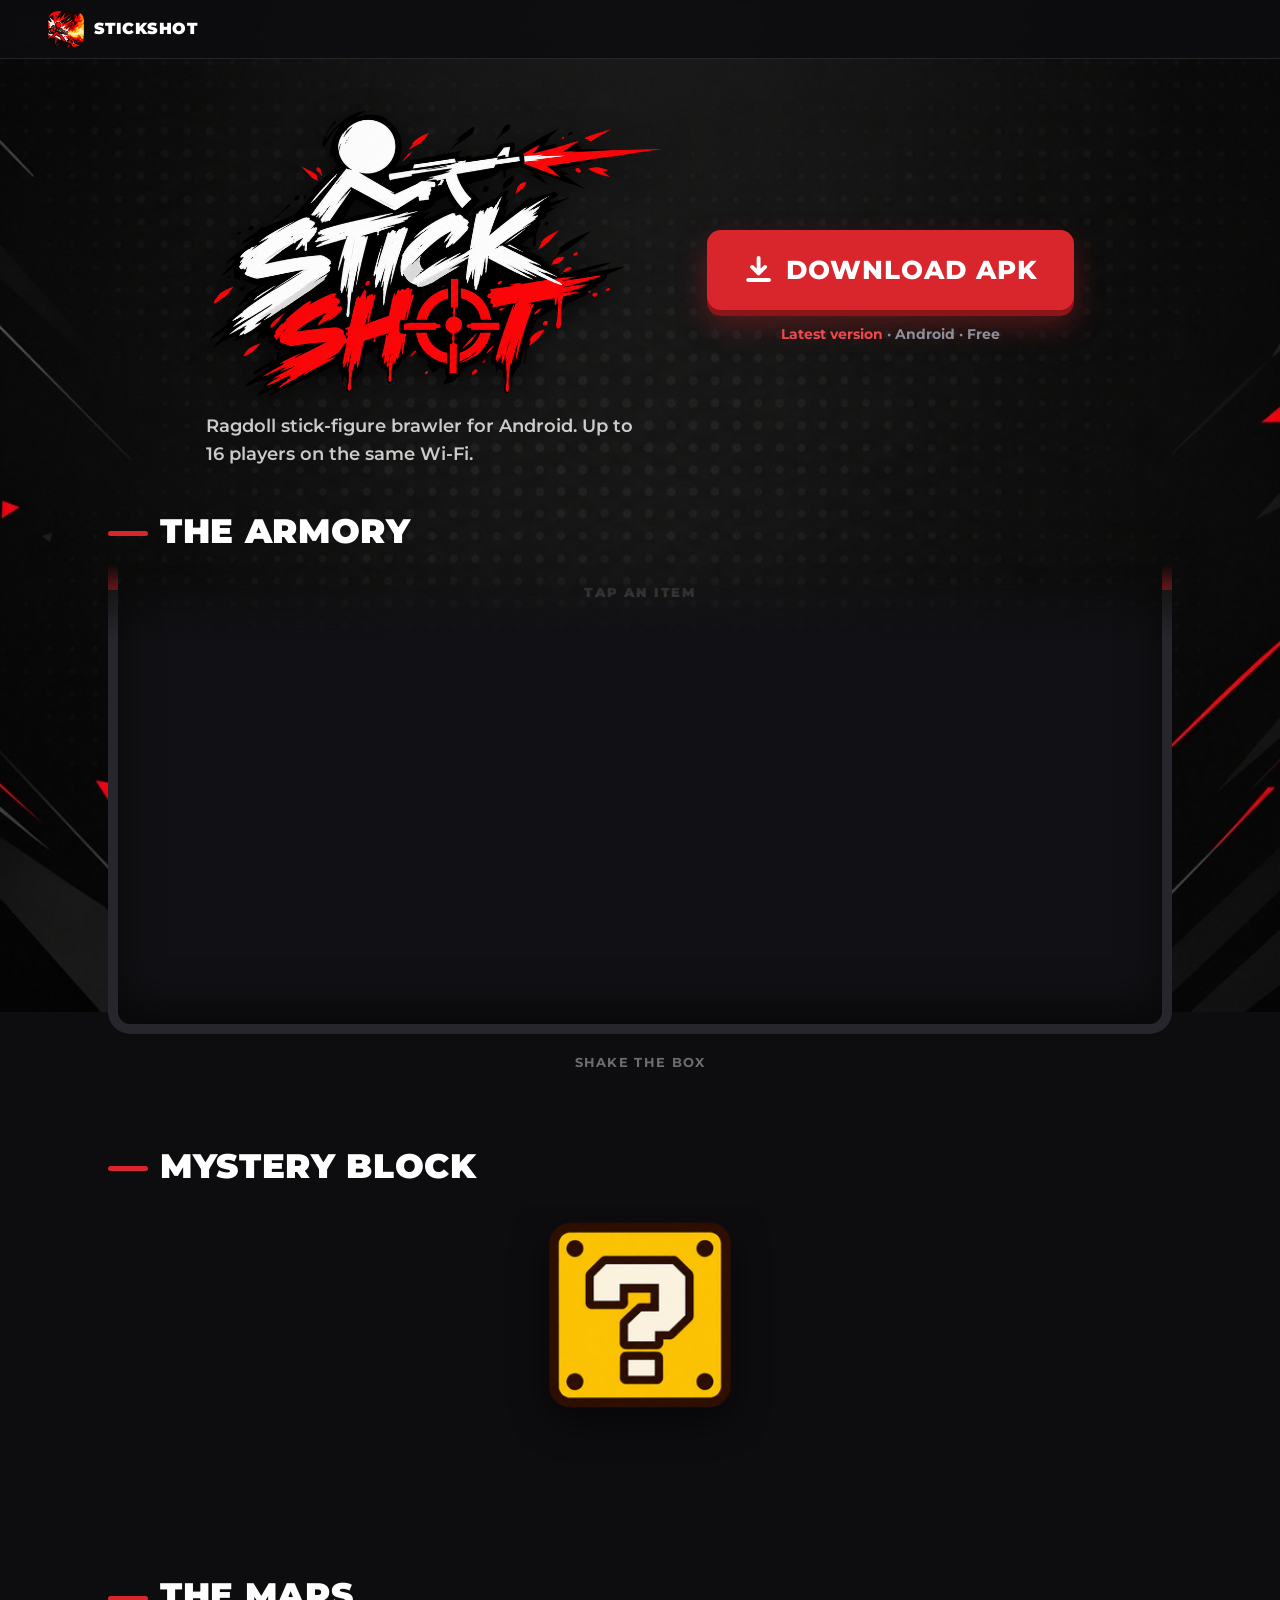
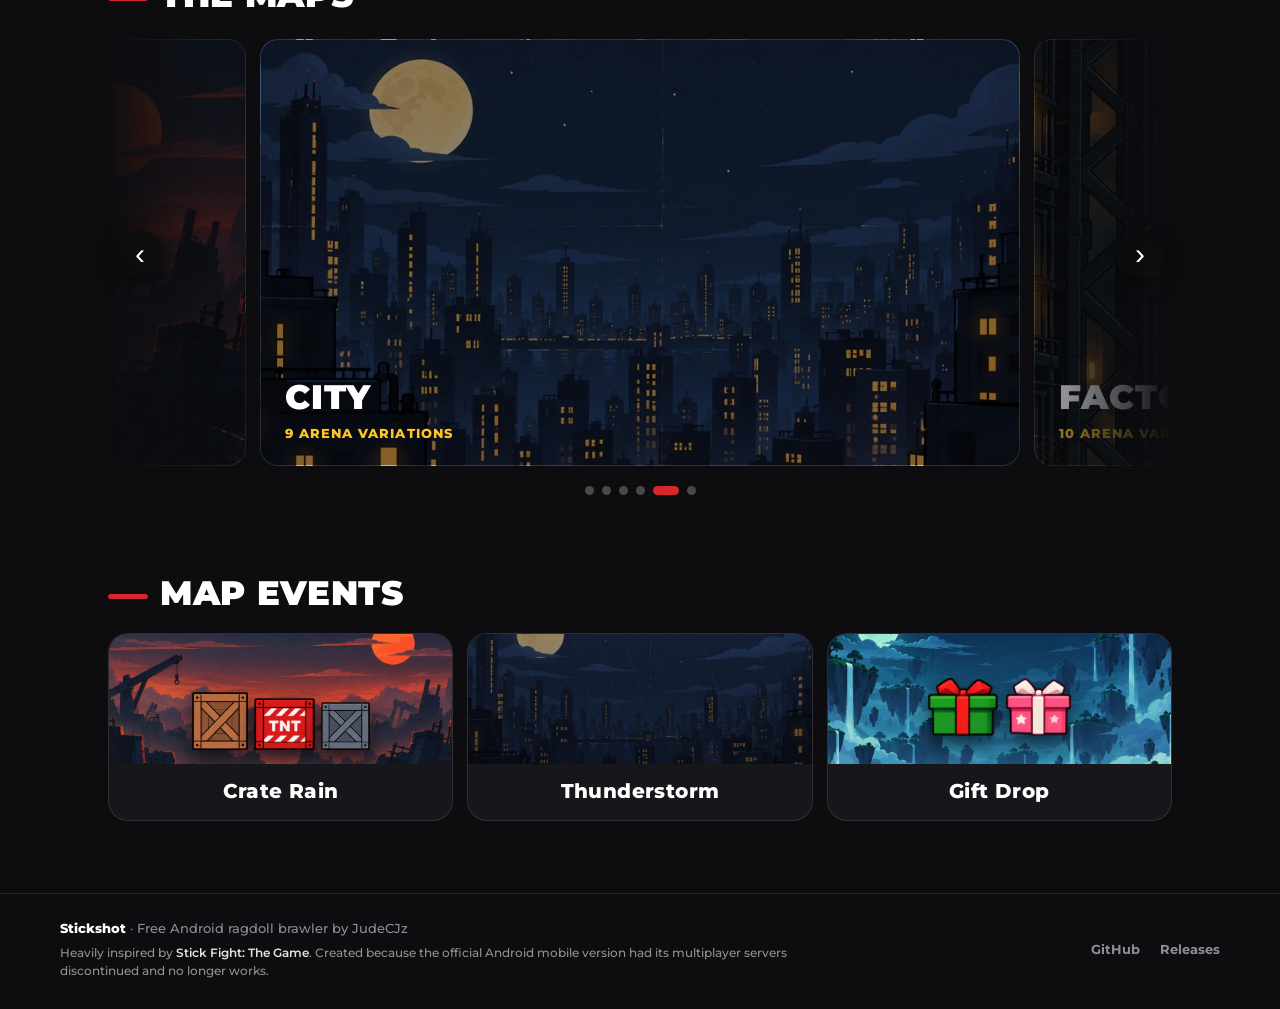
==== commit ac0c0f1c: "Deploy: Stickshot site - new logo, WHAT'S NEW from releases, updated stats and art Co-Authored-By: C" ====
--- a/docs/index.html
+++ b/docs/index.html
@@ -3,18 +3,18 @@
 <head>
 <meta charset="utf-8">
 <meta name="viewport" content="width=device-width, initial-scale=1">
-<title>Floppy Fighters</title>
-<meta name="description" content="Floppy Fighters: a free ragdoll stick-figure brawler for Android. 28 weapons, up to 16 players on your Wi-Fi.">
+<title>Stickshot</title>
+<meta name="description" content="Stickshot: a free ragdoll stick-figure brawler for Android. 28 weapons, up to 16 players on your Wi-Fi.">
 <meta name="theme-color" content="#1b1b1f">
-<meta property="og:title" content="Floppy Fighters">
+<meta property="og:title" content="Stickshot">
 <meta property="og:description" content="Free ragdoll stick-figure brawler for Android. 28 weapons, up to 16 players on your Wi-Fi.">
 <meta property="og:image" content="assets/app_icon.png">
 <link rel="icon" href="assets/app_icon.png">
 <link rel="preconnect" href="https://fonts.googleapis.com">
 <link rel="preconnect" href="https://fonts.gstatic.com" crossorigin>
 <link href="https://fonts.googleapis.com/css2?family=Montserrat:wght@500;700;800;900&display=swap" rel="stylesheet">
-<link rel="stylesheet" href="style.css?v=10">
-<link rel="stylesheet" href="pile.css?v=21">
+<link rel="stylesheet" href="style.css?v=11">
+<link rel="stylesheet" href="pile.css?v=25">
 </head>
 <body class="pile-page">
 
@@ -22,18 +22,24 @@
 <div class="flashbang-screen" id="flashbang-screen" aria-hidden="true"></div>
 
 <header class="nav">
-  <a class="brand" href="#top"><img src="assets/app_icon.png" alt=""><span>FLOPPY FIGHTERS</span></a>
-  <a class="btn btn-red btn-sm js-download nav-dl" href="https://github.com/JudeCJz/floppy-fighters-releases/releases/latest">Download</a>
+  <a class="brand" href="#top"><img src="assets/app_icon.png" alt=""><span>STICKSHOT</span></a>
+  <a class="btn btn-red btn-sm js-download nav-dl" href="https://github.com/JudeCJz/stickshot-releases/releases/latest">Download</a>
 </header>
 
 <section class="intro" id="top">
-  <img class="intro-logo" src="assets/logo_title.png" alt="Floppy Fighters">
-  <p class="intro-line">Ragdoll stick-figure brawler for Android. Up to 16 players on the same Wi-Fi.</p>
-  <a class="btn btn-red btn-big js-download" href="https://github.com/JudeCJz/floppy-fighters-releases/releases/latest">
-    <svg viewBox="0 0 24 24" aria-hidden="true"><path d="M12 3v12m0 0-5-5m5 5 5-5M4 20h16" fill="none" stroke="currentColor" stroke-width="3" stroke-linecap="round" stroke-linejoin="round"/></svg>
-    <span>DOWNLOAD APK</span>
-  </a>
-  <p class="intro-meta"><b class="js-ver">Latest version</b><span class="js-size"></span> · Android · Free</p>
+  <div class="intro-inner">
+    <div class="intro-brand">
+      <h1 class="intro-h1"><img class="intro-logo" src="assets/logo_title.png" alt="Stickshot"></h1>
+      <p class="intro-line">Ragdoll stick-figure brawler for Android. Up to 16 players on the same Wi-Fi.</p>
+    </div>
+    <div class="intro-cta">
+      <a class="btn btn-red btn-big js-download" href="https://github.com/JudeCJz/stickshot-releases/releases/latest">
+        <svg viewBox="0 0 24 24" aria-hidden="true"><path d="M12 3v12m0 0-5-5m5 5 5-5M4 20h16" fill="none" stroke="currentColor" stroke-width="3" stroke-linecap="round" stroke-linejoin="round"/></svg>
+        <span>DOWNLOAD APK</span>
+      </a>
+      <p class="intro-meta"><b class="js-ver">Latest version</b><span class="js-size"></span> · Android · Free</p>
+    </div>
+  </div>
 </section>
 
 <section class="armory-box">
@@ -41,7 +47,7 @@
     <h2>THE ARMORY</h2>
   </div>
   <div class="box" id="box">
-    <canvas id="pile" role="img" aria-label="A pile of Floppy Fighters weapons and mystery items"></canvas>
+    <canvas id="pile" role="img" aria-label="A pile of Stickshot weapons and mystery items"></canvas>
     <p class="box-hint" id="box-hint">Tap an item</p>
   </div>
   <div class="box-tools">
@@ -49,6 +55,15 @@
   </div>
   <!-- keyboard / screen reader way in -->
   <ul class="sr-only" id="weapon-list"></ul>
+</section>
+
+<!-- WHAT'S NEW: highlights from the latest releases (filled in by pile.js from GitHub) -->
+<section class="sect news-sect" id="news" hidden>
+  <div class="sect-head">
+    <h2>WHAT'S NEW</h2>
+    <p class="js-news-ver"></p>
+  </div>
+  <ul class="news-list" id="news-list"></ul>
 </section>
 
 <!-- MYSTERY BLOCK: tap to roll what's inside -->
@@ -69,7 +84,7 @@
           <img id="mb-reveal-img" src="" alt="" draggable="false">
         </div>
         <div class="mb-reveal-right">
-          <span class="mb-reveal-badge">LUCKY DROP</span>
+          <span class="mb-reveal-badge">MYSTERY BLOCK</span>
           <h3 class="mb-reveal-name" id="mb-reveal-name"></h3>
           <p class="mb-reveal-desc" id="mb-reveal-desc"></p>
         </div>
@@ -200,12 +215,12 @@
 <footer class="foot">
   <div class="foot-inner">
     <div class="foot-copy">
-      <div class="foot-title"><b>Floppy Fighters</b> · Free Android ragdoll brawler by JudeCJz</div>
+      <div class="foot-title"><b>Stickshot</b> · Free Android ragdoll brawler by JudeCJz</div>
       <div class="foot-note">Heavily inspired by <em>Stick Fight: The Game</em>. Created because the official Android mobile version had its multiplayer servers discontinued and no longer works.</div>
     </div>
     <nav class="foot-links">
       <a href="https://github.com/JudeCJz" target="_blank" rel="noopener">GitHub</a>
-      <a href="https://github.com/JudeCJz/floppy-fighters-releases/releases">Releases</a>
+      <a href="https://github.com/JudeCJz/stickshot-releases/releases">Releases</a>
     </nav>
   </div>
 </footer>
@@ -213,8 +228,8 @@
 <a class="to-top" href="#top" aria-label="Back to top"><svg viewBox="0 0 24 24" aria-hidden="true"><path d="M12 19V6m0 0-6 6m6-6 6 6" fill="none" stroke="currentColor" stroke-width="3" stroke-linecap="round" stroke-linejoin="round"/></svg></a>
 
 <script src="https://cdnjs.cloudflare.com/ajax/libs/matter-js/0.19.0/matter.min.js"></script>
-<script src="weapons.js?v=15"></script>
-<script src="pile.js?v=15"></script>
-<script src="extras.js?v=20"></script>
+<script src="weapons.js?v=16"></script>
+<script src="pile.js?v=16"></script>
+<script src="extras.js?v=21"></script>
 </body>
 </html>
--- a/docs/style.css
+++ b/docs/style.css
@@ -1,4 +1,4 @@
-/* Floppy Fighters site. Colours match scripts/ui.gd (INK, PANEL, PAPER, RED). */
+/* Stickshot site. Colours match scripts/ui.gd (INK, PANEL, PAPER, RED). */
 :root {
   --ink: #1b1b1f;
   --ink-hi: #2c2c33;
--- a/docs/pile.css
+++ b/docs/pile.css
@@ -38,13 +38,78 @@
 
 .intro {
   text-align: center;
-  padding: 48px var(--gutter) 36px;
+  padding: 40px var(--gutter) 28px;
   background: transparent;
 }
+.intro-inner {
+  max-width: 1160px;
+  margin: 0 auto;
+  display: flex;
+  flex-direction: column;
+  align-items: center;
+}
+.intro-brand {
+  display: flex;
+  flex-direction: column;
+  align-items: center;
+  text-align: center;
+}
 .intro-logo { width: min(80%, 460px); margin: 0 auto 10px; filter: drop-shadow(0 6px 14px rgba(0, 0, 0, .6)); }
+.intro-h1 { margin: 0; line-height: 0; }
+.intro-h1 .intro-logo { display: block; width: min(86%, 520px); height: auto; }
 .intro-line { margin: 0 auto 26px; max-width: 520px; color: rgba(255, 255, 255, .78); font-weight: 600; font-size: clamp(15px, 1.6vw, 18px); }
+.intro-cta {
+  display: flex;
+  flex-direction: column;
+  align-items: center;
+  text-align: center;
+}
 .intro-meta { margin: 18px 0 0; font-size: 14px; font-weight: 700; color: var(--muted); }
 .intro-meta b { color: var(--red-hi); }
+
+@media (min-width: 860px) {
+  .intro {
+    padding: 48px var(--gutter) 36px;
+    text-align: left;
+  }
+  .intro-inner {
+    flex-direction: row;
+    align-items: center;
+    justify-content: center;
+    gap: clamp(24px, 3.2vw, 44px);
+  }
+  .intro-brand {
+    align-items: flex-start;
+    text-align: left;
+    flex: 0 1 460px;
+    min-width: 0;
+  }
+  .intro-h1 {
+    width: 100%;
+  }
+  .intro-logo,
+  .intro-h1 .intro-logo {
+    margin: 0 0 14px 0;
+    width: min(100%, 460px);
+    max-width: 460px;
+  }
+  .intro-line {
+    margin: 0;
+    text-align: left;
+    max-width: 440px;
+  }
+  .intro-cta {
+    flex: 0 0 auto;
+    align-items: center;
+    text-align: center;
+  }
+  .intro-cta .btn-big {
+    white-space: nowrap;
+  }
+  .intro-meta {
+    margin-top: 14px;
+  }
+}
 
 .armory-box { max-width: 1160px; margin: 0 auto; padding: 8px var(--gutter) 64px; }
 .sect { max-width: 1160px; margin: 0 auto; padding: 8px var(--gutter) 72px; }
@@ -53,6 +118,12 @@
 .box-head h2::before, .sect-head h2::before { content: ""; display: inline-block; width: 40px; height: 5px; border-radius: 3px; background: var(--red); vertical-align: middle; margin-right: 12px; }
 .box-head p, .sect-head p { margin: 0; color: var(--muted); font-weight: 700; }
 .sect-head { margin-bottom: 20px; }
+
+/* ---------- what's new (from the GitHub releases) ---------- */
+.news-list { list-style: none; margin: 0; padding: 0; display: grid; gap: 10px; max-width: 860px; }
+.news-list li { position: relative; padding-left: 22px; color: rgba(255, 255, 255, .86); font-weight: 600; font-size: clamp(14px, 1.5vw, 16px); line-height: 1.45; }
+.news-list li::before { content: ""; position: absolute; left: 2px; top: .55em; width: 8px; height: 8px; border-radius: 50%; background: var(--red); }
+.news-list li b { color: #fff; }
 
 /* ---------- mystery block ---------- */
 .mystery-wrap {
@@ -354,16 +425,12 @@
 .ev-pic { position: relative; height: 130px; display: flex; align-items: flex-end; justify-content: center; gap: 6px; padding-bottom: 14px; overflow: hidden; }
 .ev-pic img { height: 58px; width: auto; filter: drop-shadow(0 8px 10px rgba(0, 0, 0, .6)); }
 /* Crate Rain Card & Animation */
-.event.event-crates,
-.event:has(.ev-crates) {
+.ev-crates {
+  background: #101014 url(assets/bg_ruins.jpg) center / cover;
+  position: relative;
   will-change: transform;
   transform: translate3d(0, 0, 0);
   animation: ev-card-shake 5s cubic-bezier(0.36, 0.07, 0.19, 0.97) infinite;
-}
-
-.ev-crates {
-  background: #101014 url(assets/bg_ruins.jpg) center / cover;
-  position: relative;
 }
 
 /* Fiery blast flash illuminating ruins */
@@ -394,6 +461,7 @@
 
 .ev-crates .ev-crate-tnt {
   height: 52px;
+  will-change: transform, opacity;
   animation: ev-tnt-detonate 5s cubic-bezier(0.25, 0.46, 0.45, 0.94) infinite;
 }
 
@@ -417,7 +485,10 @@
   opacity: 0;
   filter: none !important;
   will-change: transform, opacity;
-  animation: ev-boom 5s cubic-bezier(0.15, 0.85, 0.35, 1.2) infinite;
+  backface-visibility: hidden;
+  -webkit-backface-visibility: hidden;
+  transform-style: preserve-3d;
+  animation: ev-boom 5s linear infinite;
 }
 
 /* 1. Wood crate falls first, sits in lineup, then obliterated right after TNT explosion */
@@ -481,75 +552,59 @@
   20%, 51% {
     /* Lined up calmly alongside wood and metal */
     transform: translate3d(0, 0, 0) rotate(0deg);
-    filter: none;
     opacity: 1;
   }
-  /* Starts shaking and flashing warning - pure fast GPU brightness */
+  /* Warning rattle before explosion - 100% GPU composited transform */
   52% {
-    transform: translate3d(-2px, -1px, 0) scale(1.05) rotate(-3deg);
-    filter: brightness(1.8) saturate(1.8);
+    transform: translate3d(-3px, -1px, 0) scale(1.06) rotate(-4deg);
     opacity: 1;
   }
   54% {
-    transform: translate3d(2px, 1px, 0) scale(1.10) rotate(3deg);
-    filter: brightness(2.6) saturate(2.2);
+    transform: translate3d(3px, 1px, 0) scale(1.12) rotate(4deg);
     opacity: 1;
   }
   56% {
-    transform: translate3d(-3px, -1px, 0) scale(1.15) rotate(-4deg);
-    filter: brightness(3.8);
+    transform: translate3d(-4px, -1px, 0) scale(1.18) rotate(-5deg);
     opacity: 1;
   }
   57.5% {
-    transform: translate3d(2px, 0, 0) scale(1.22) rotate(3deg);
-    filter: brightness(5.5);
+    transform: translate3d(3px, 0, 0) scale(1.26) rotate(4deg);
     opacity: 1;
   }
   /* Detonation moment: disappears into explosion */
   58% {
-    transform: translate3d(0, 0, 0) scale(1.35);
-    filter: brightness(6);
+    transform: translate3d(0, 0, 0) scale(1.36);
     opacity: 0;
   }
   58.1%, 90% {
     transform: translate3d(0, 0, 0) scale(0);
-    filter: none;
     opacity: 0;
   }
   96%, 100% {
     transform: translate3d(0, -160px, 0) rotate(-8deg);
-    filter: none;
     opacity: 0;
   }
 }
 
 /* 4. Authentic in-game explosion pop and fiery scale - 100% GPU composited */
 @keyframes ev-boom {
-  0%, 57% {
+  0%, 57.5% {
     opacity: 0;
     transform: translate3d(-50%, -50%, 0) scale(0.1) rotate(0deg);
-  }
-  58% {
+    animation-timing-function: cubic-bezier(0.12, 0.9, 0.24, 1);
+  }
+  59.5% {
+    /* Instant explosive shockwave pop */
     opacity: 1;
-    transform: translate3d(-50%, -50%, 0) scale(0.38) rotate(-3deg);
-  }
-  61% {
-    opacity: 1;
-    transform: translate3d(-50%, -50%, 0) scale(1.35) rotate(6deg);
-  }
-  66% {
-    opacity: 0.95;
-    transform: translate3d(-50%, -50%, 0) scale(1.52) rotate(12deg);
-  }
-  72% {
-    opacity: 0.65;
-    transform: translate3d(-50%, -50%, 0) scale(1.6) rotate(16deg);
-  }
-  78% {
-    opacity: 0;
-    transform: translate3d(-50%, -50%, 0) scale(1.68) rotate(20deg);
-  }
-  80%, 100% {
+    transform: translate3d(-50%, -50%, 0) scale(1.38) rotate(4deg);
+    animation-timing-function: cubic-bezier(0.25, 1, 0.5, 1);
+  }
+  71% {
+    /* Continuous, silky-smooth dissipation without any stop-and-go judder */
+    opacity: 0;
+    transform: translate3d(-50%, -50%, 0) scale(1.72) rotate(16deg);
+  }
+  72%, 100% {
     opacity: 0;
     transform: translate3d(-50%, -50%, 0) scale(0.1) rotate(0deg);
   }
@@ -566,10 +621,10 @@
 
 @keyframes ev-blast-flash {
   0%, 57.5% { opacity: 0; }
-  58% { opacity: 1; }
-  62% { opacity: 0.85; }
-  70% { opacity: 0.3; }
-  78%, 100% { opacity: 0; }
+  58.5% { opacity: 1; }
+  63% { opacity: 0.7; }
+  71% { opacity: 0; }
+  72%, 100% { opacity: 0; }
 }
 /* Thunderstorm event card */
 .event-storm {
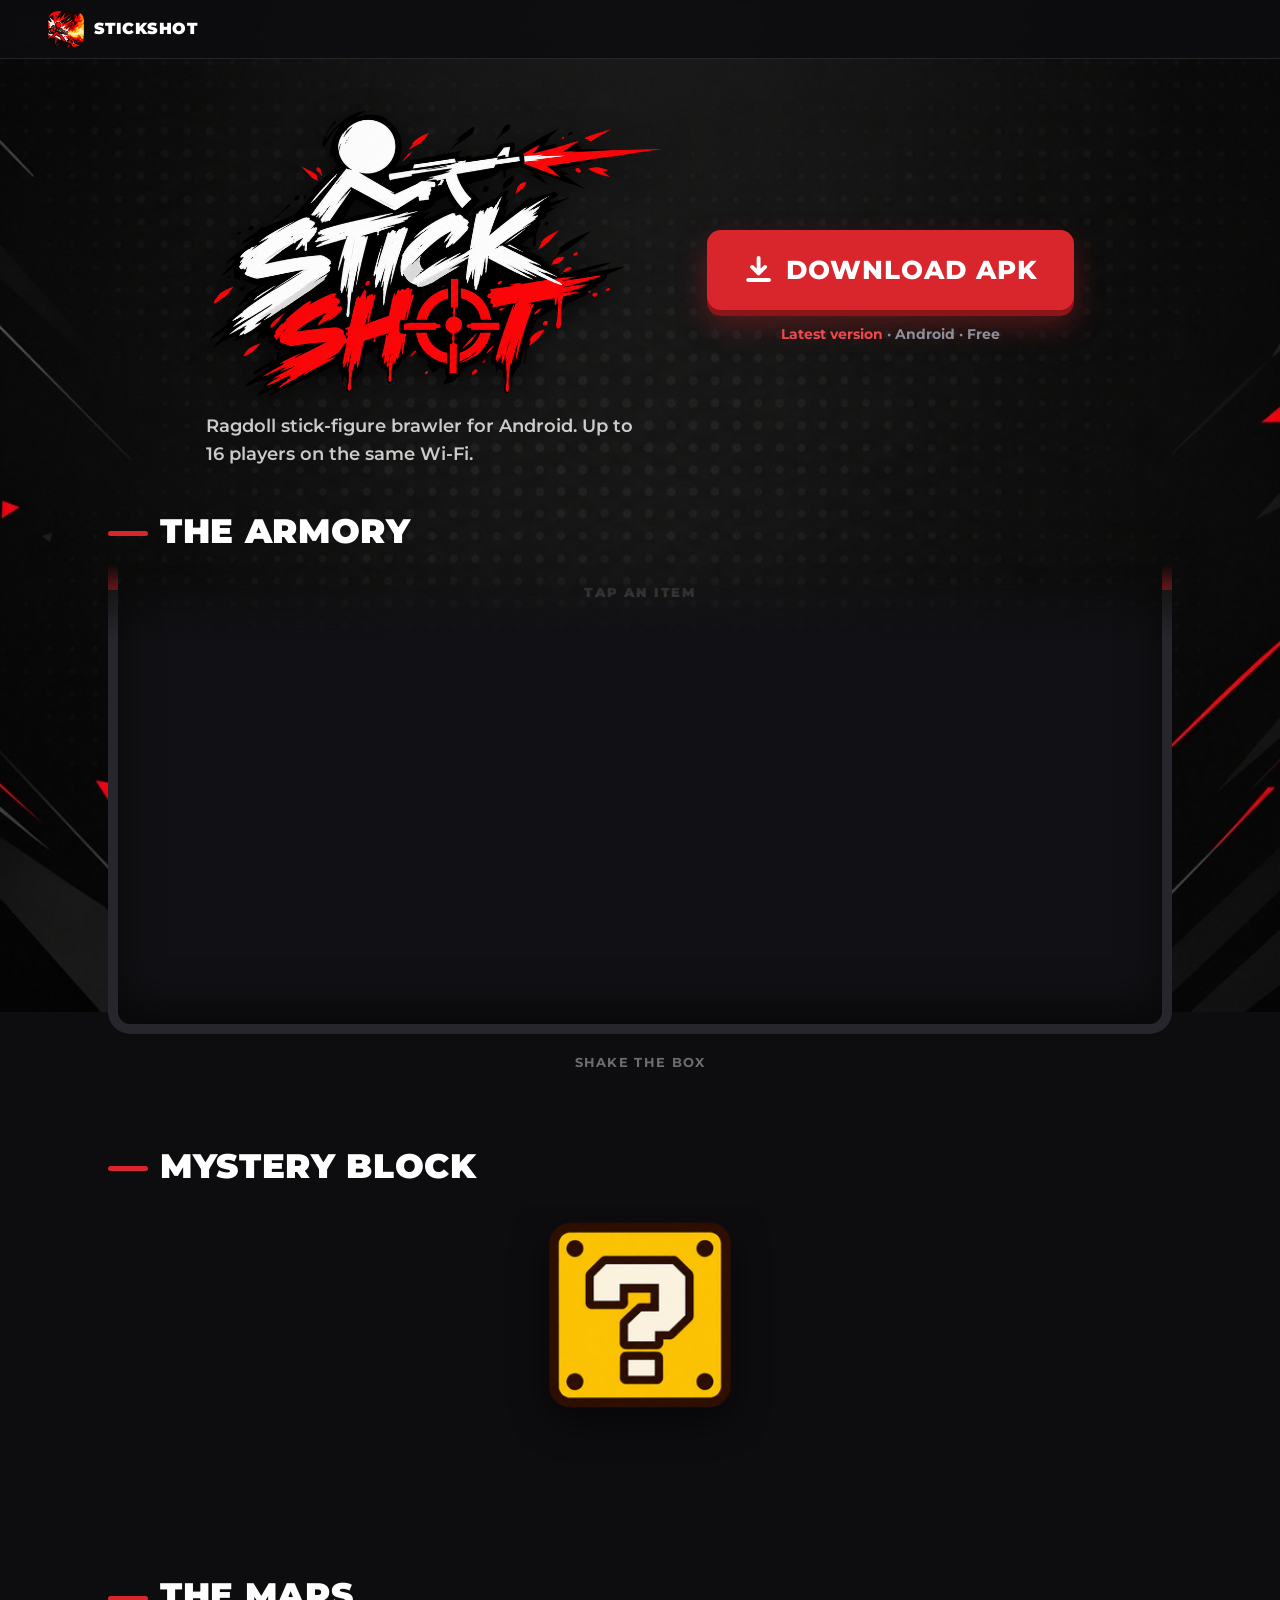
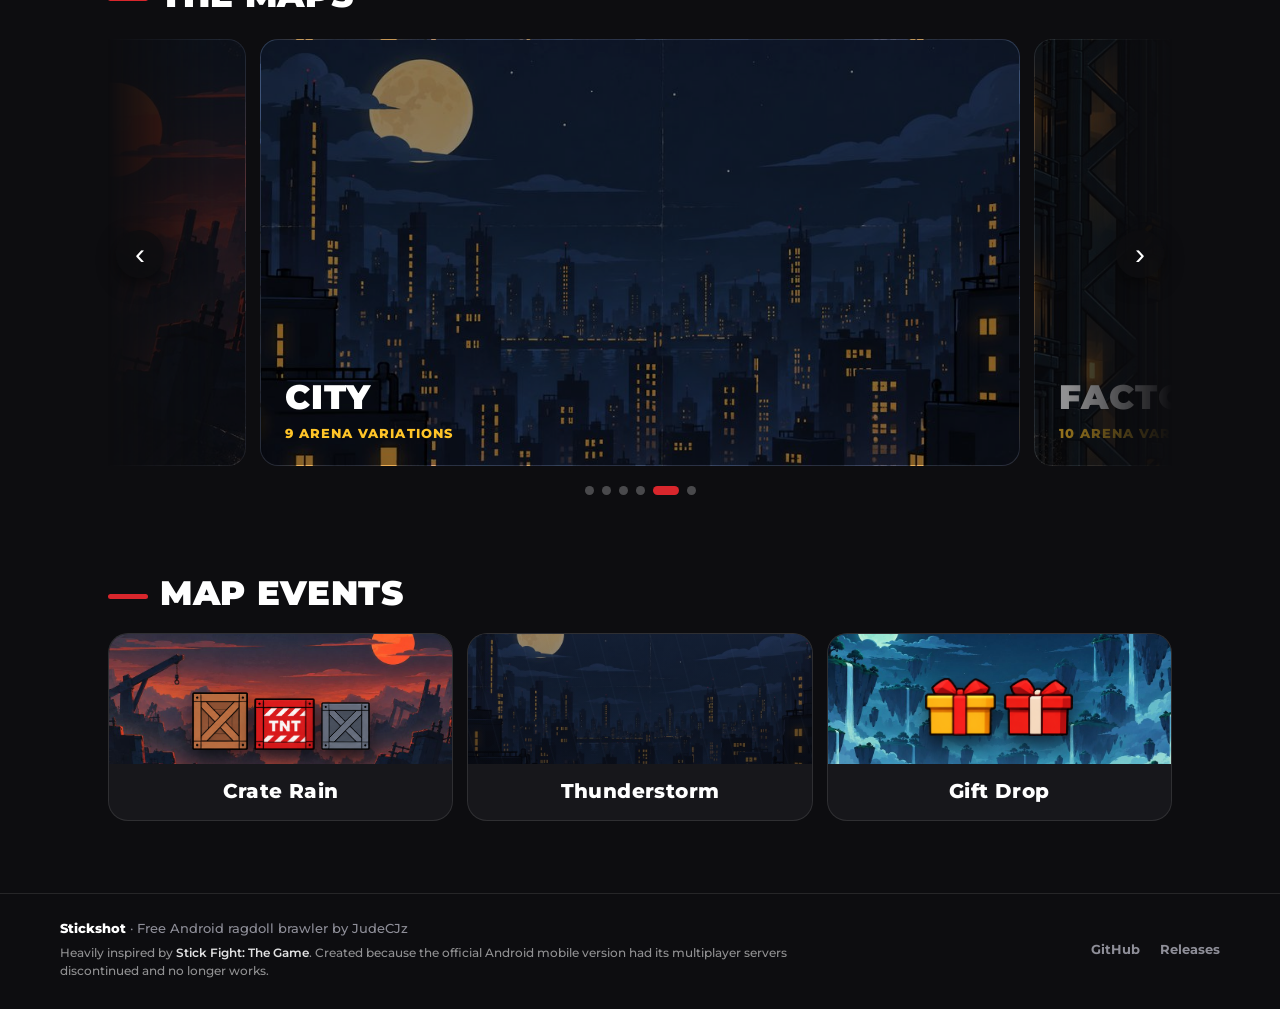
==== commit dd3fc164: "Remove WHAT'S NEW section from website" ====
--- a/docs/index.html
+++ b/docs/index.html
@@ -55,15 +55,6 @@
   </div>
   <!-- keyboard / screen reader way in -->
   <ul class="sr-only" id="weapon-list"></ul>
-</section>
-
-<!-- WHAT'S NEW: highlights from the latest releases (filled in by pile.js from GitHub) -->
-<section class="sect news-sect" id="news" hidden>
-  <div class="sect-head">
-    <h2>WHAT'S NEW</h2>
-    <p class="js-news-ver"></p>
-  </div>
-  <ul class="news-list" id="news-list"></ul>
 </section>
 
 <!-- MYSTERY BLOCK: tap to roll what's inside -->
--- a/docs/pile.css
+++ b/docs/pile.css
@@ -118,12 +118,6 @@
 .box-head h2::before, .sect-head h2::before { content: ""; display: inline-block; width: 40px; height: 5px; border-radius: 3px; background: var(--red); vertical-align: middle; margin-right: 12px; }
 .box-head p, .sect-head p { margin: 0; color: var(--muted); font-weight: 700; }
 .sect-head { margin-bottom: 20px; }
-
-/* ---------- what's new (from the GitHub releases) ---------- */
-.news-list { list-style: none; margin: 0; padding: 0; display: grid; gap: 10px; max-width: 860px; }
-.news-list li { position: relative; padding-left: 22px; color: rgba(255, 255, 255, .86); font-weight: 600; font-size: clamp(14px, 1.5vw, 16px); line-height: 1.45; }
-.news-list li::before { content: ""; position: absolute; left: 2px; top: .55em; width: 8px; height: 8px; border-radius: 50%; background: var(--red); }
-.news-list li b { color: #fff; }
 
 /* ---------- mystery block ---------- */
 .mystery-wrap {
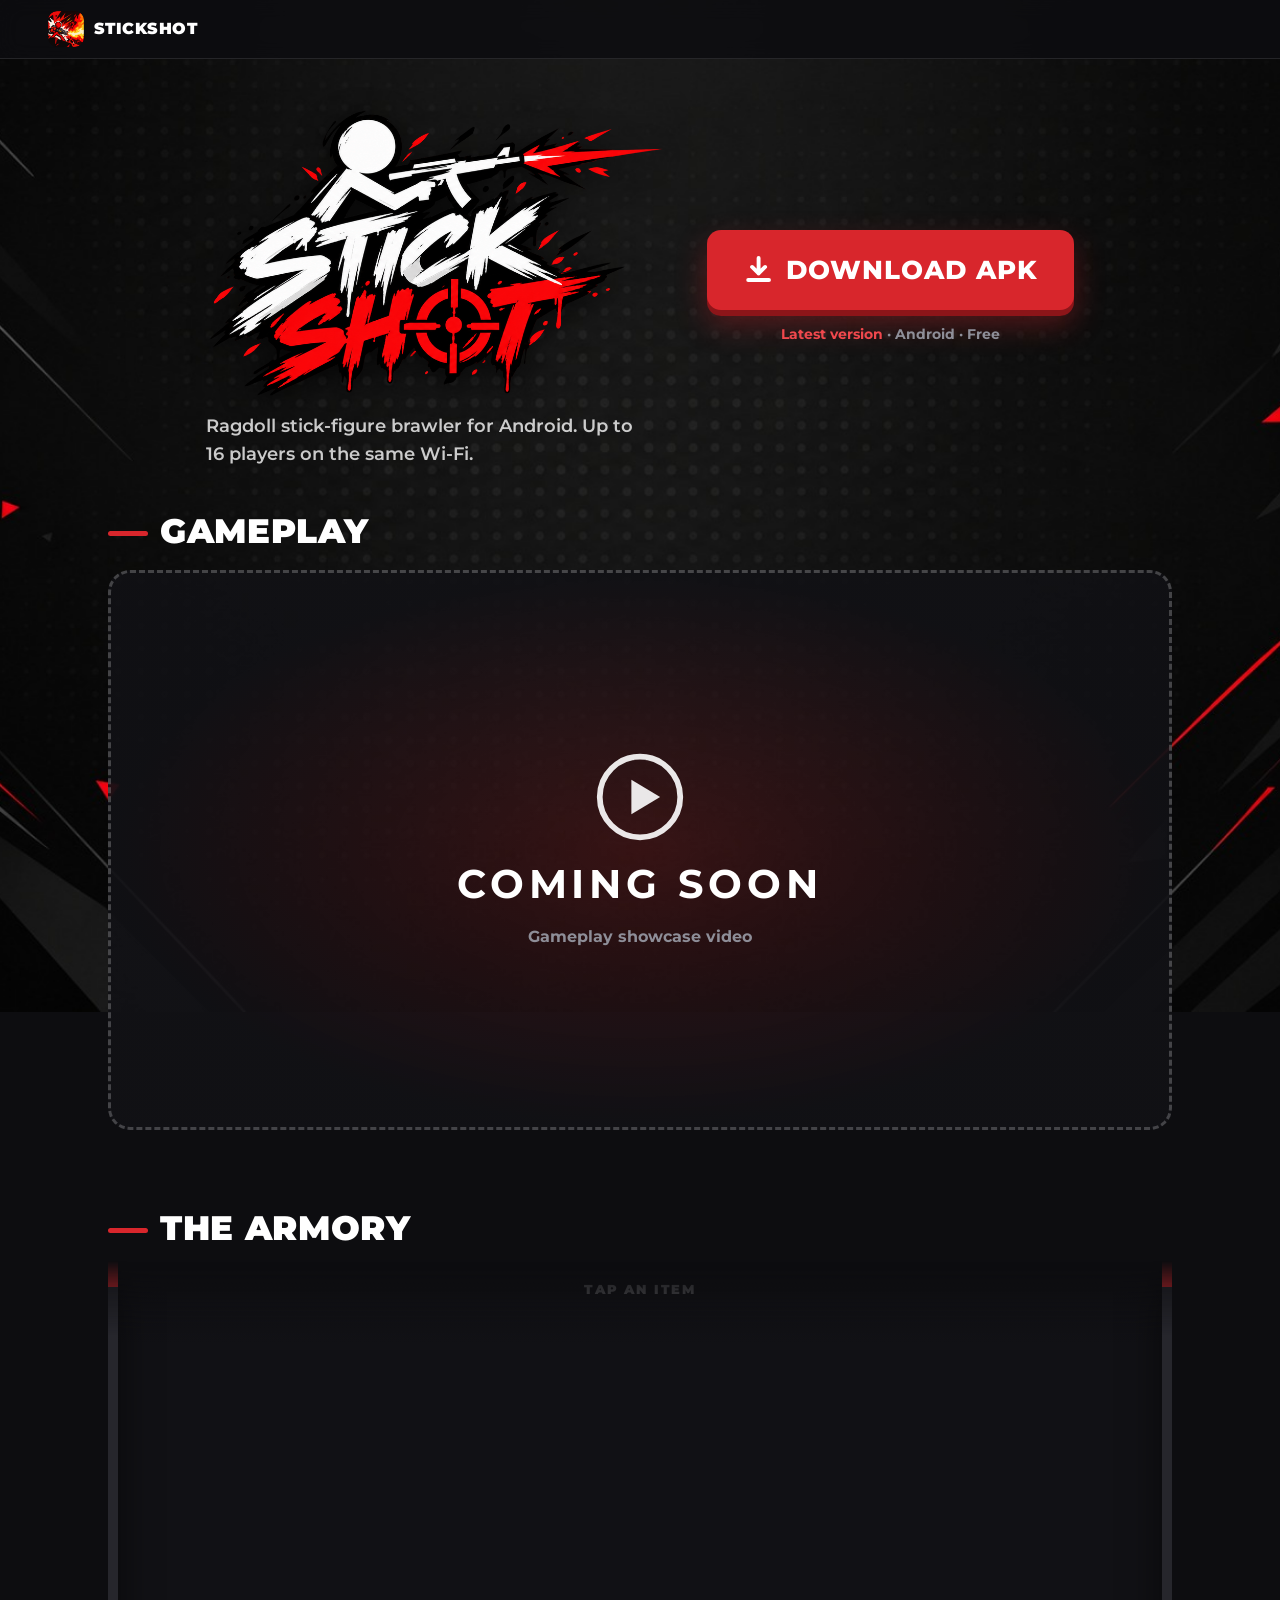
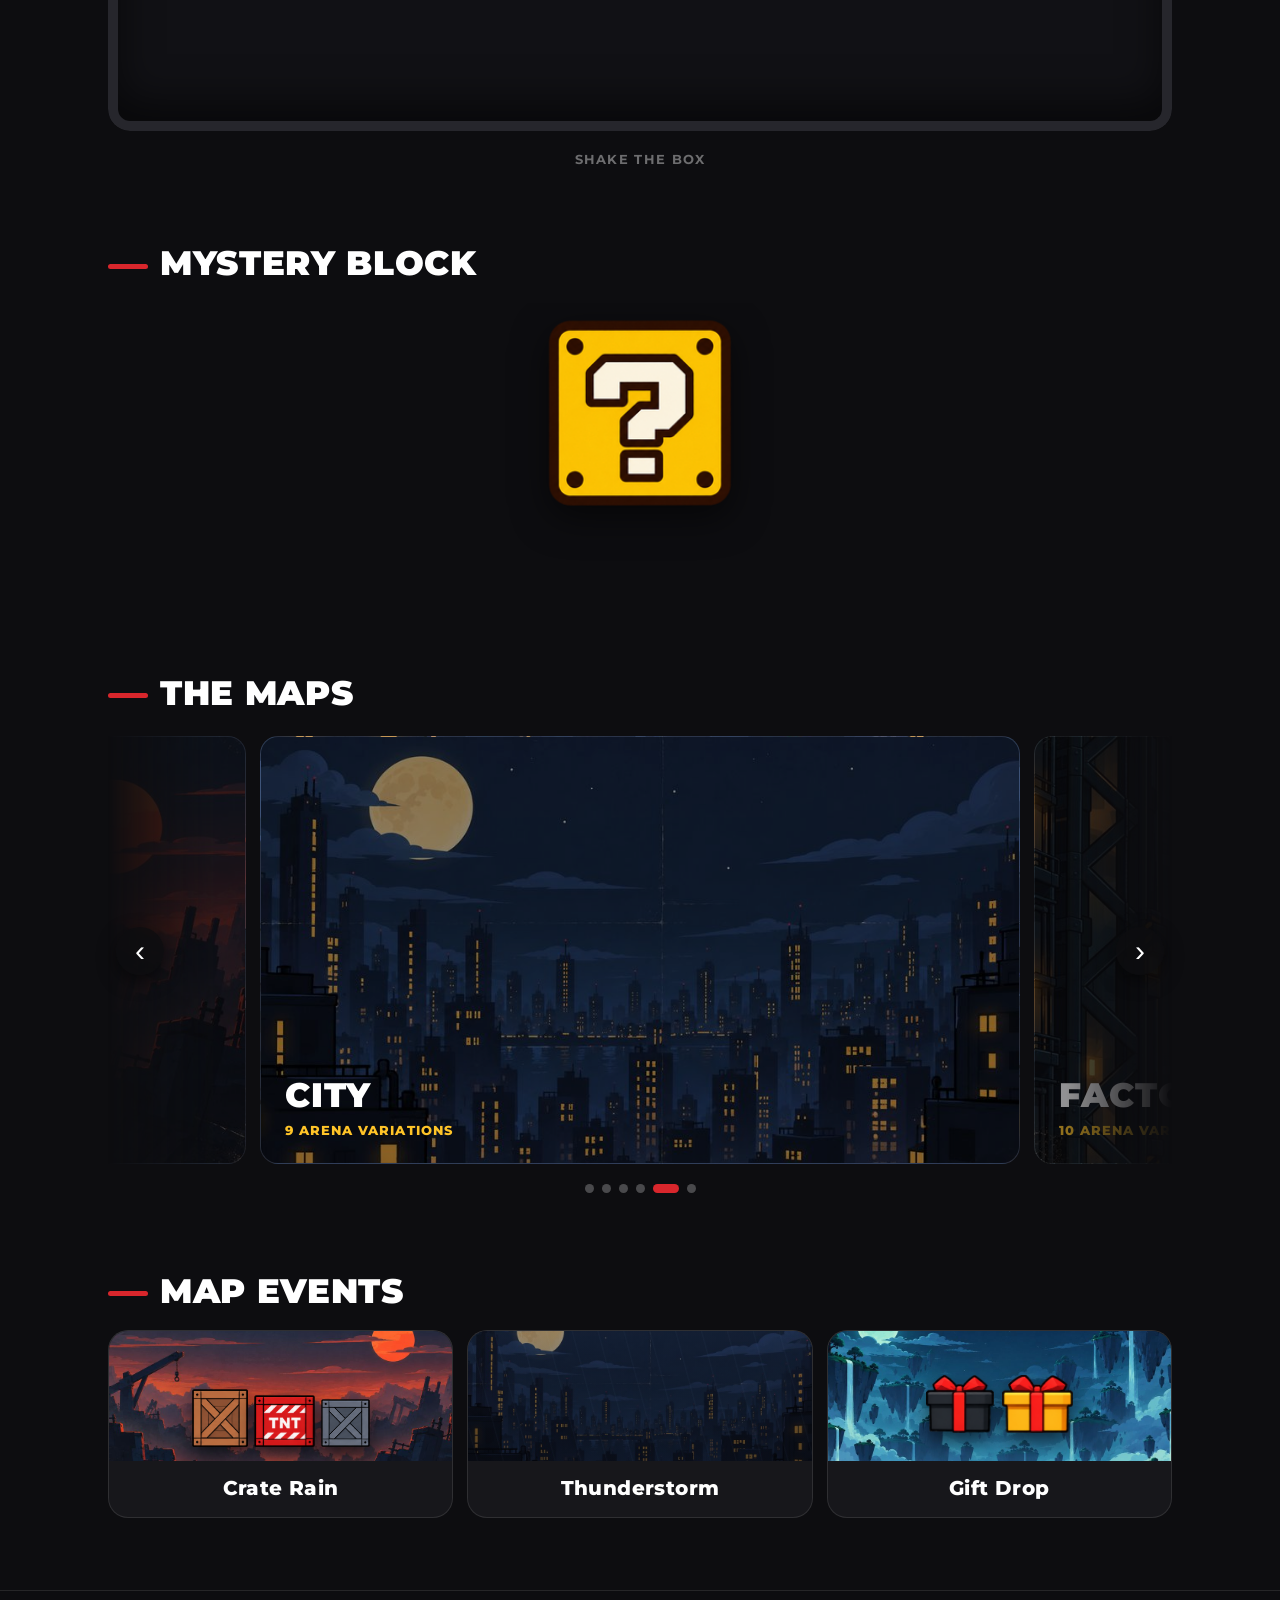
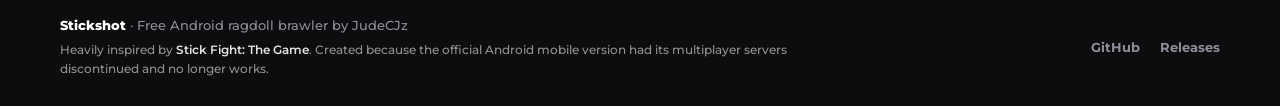
==== commit 1402ac9a: "Website: new Black Hole Grenade art, 4 s grenade fuses, smaller flashbang radius, gameplay video pla" ====
--- a/docs/index.html
+++ b/docs/index.html
@@ -14,7 +14,7 @@
 <link rel="preconnect" href="https://fonts.gstatic.com" crossorigin>
 <link href="https://fonts.googleapis.com/css2?family=Montserrat:wght@500;700;800;900&display=swap" rel="stylesheet">
 <link rel="stylesheet" href="style.css?v=11">
-<link rel="stylesheet" href="pile.css?v=25">
+<link rel="stylesheet" href="pile.css?v=26">
 </head>
 <body class="pile-page">
 
@@ -39,6 +39,18 @@
       </a>
       <p class="intro-meta"><b class="js-ver">Latest version</b><span class="js-size"></span> · Android · Free</p>
     </div>
+  </div>
+</section>
+
+<!-- GAMEPLAY VIDEO: placeholder until the showcase is recorded -->
+<section class="sect video-sect" id="gameplay">
+  <div class="sect-head">
+    <h2>GAMEPLAY</h2>
+  </div>
+  <div class="video-soon" role="img" aria-label="Gameplay video showcase: coming soon">
+    <svg viewBox="0 0 64 64" aria-hidden="true"><circle cx="32" cy="32" r="28" fill="none" stroke="currentColor" stroke-width="4"/><path d="M26 20v24l20-12z" fill="currentColor"/></svg>
+    <b>COMING SOON</b>
+    <span>Gameplay showcase video</span>
   </div>
 </section>
 
--- a/docs/pile.css
+++ b/docs/pile.css
@@ -118,6 +118,18 @@
 .box-head h2::before, .sect-head h2::before { content: ""; display: inline-block; width: 40px; height: 5px; border-radius: 3px; background: var(--red); vertical-align: middle; margin-right: 12px; }
 .box-head p, .sect-head p { margin: 0; color: var(--muted); font-weight: 700; }
 .sect-head { margin-bottom: 20px; }
+
+/* ---------- gameplay video (placeholder) ---------- */
+.video-soon {
+  display: flex; flex-direction: column; align-items: center; justify-content: center; gap: 10px;
+  width: 100%; aspect-ratio: 16 / 9; max-height: 560px; padding: 24px; box-sizing: border-box;
+  border: 3px dashed rgba(255, 255, 255, .22); border-radius: 22px;
+  background: radial-gradient(ellipse at center, rgba(216, 38, 44, .2), rgba(17, 17, 21, .92) 70%);
+  text-align: center; color: #fff;
+}
+.video-soon svg { width: clamp(56px, 9vw, 92px); height: auto; opacity: .9; }
+.video-soon b { font-size: clamp(22px, 4vw, 40px); letter-spacing: .12em; }
+.video-soon span { color: var(--muted); font-weight: 700; }
 
 /* ---------- mystery block ---------- */
 .mystery-wrap {
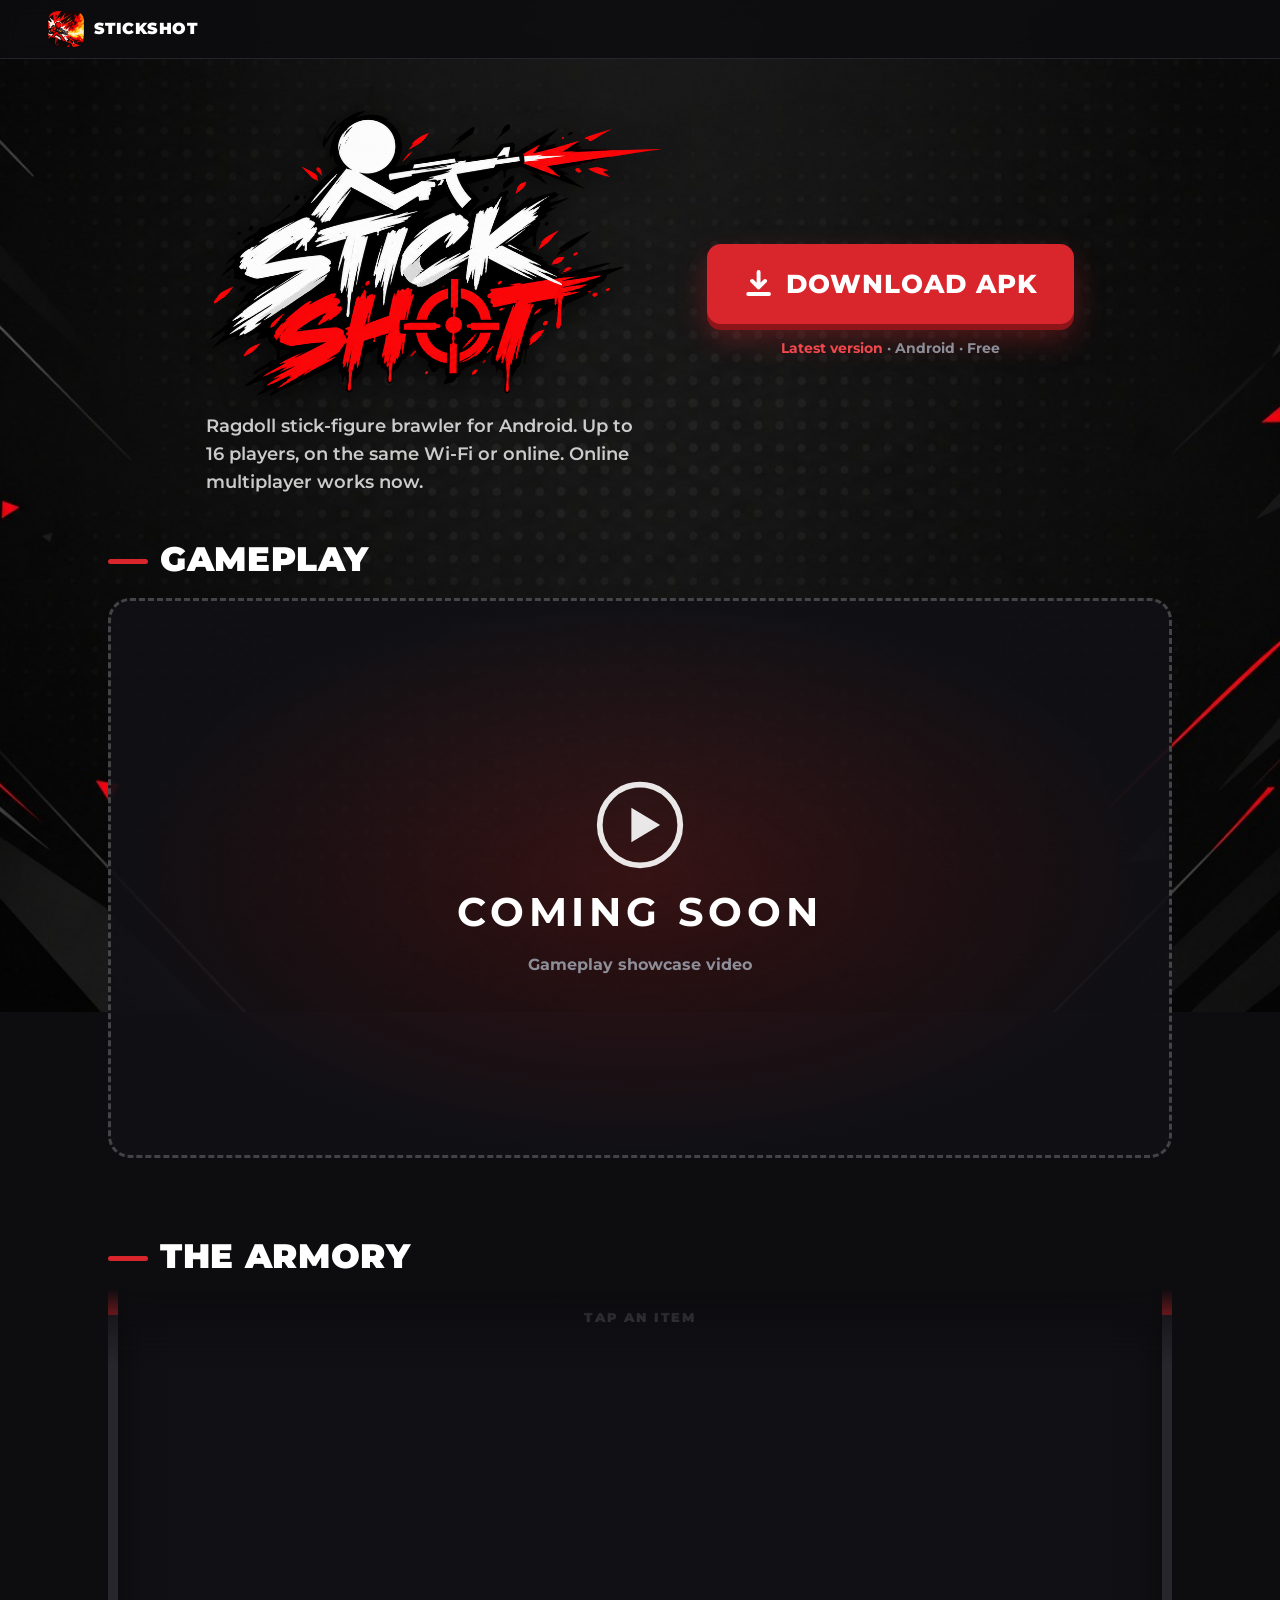
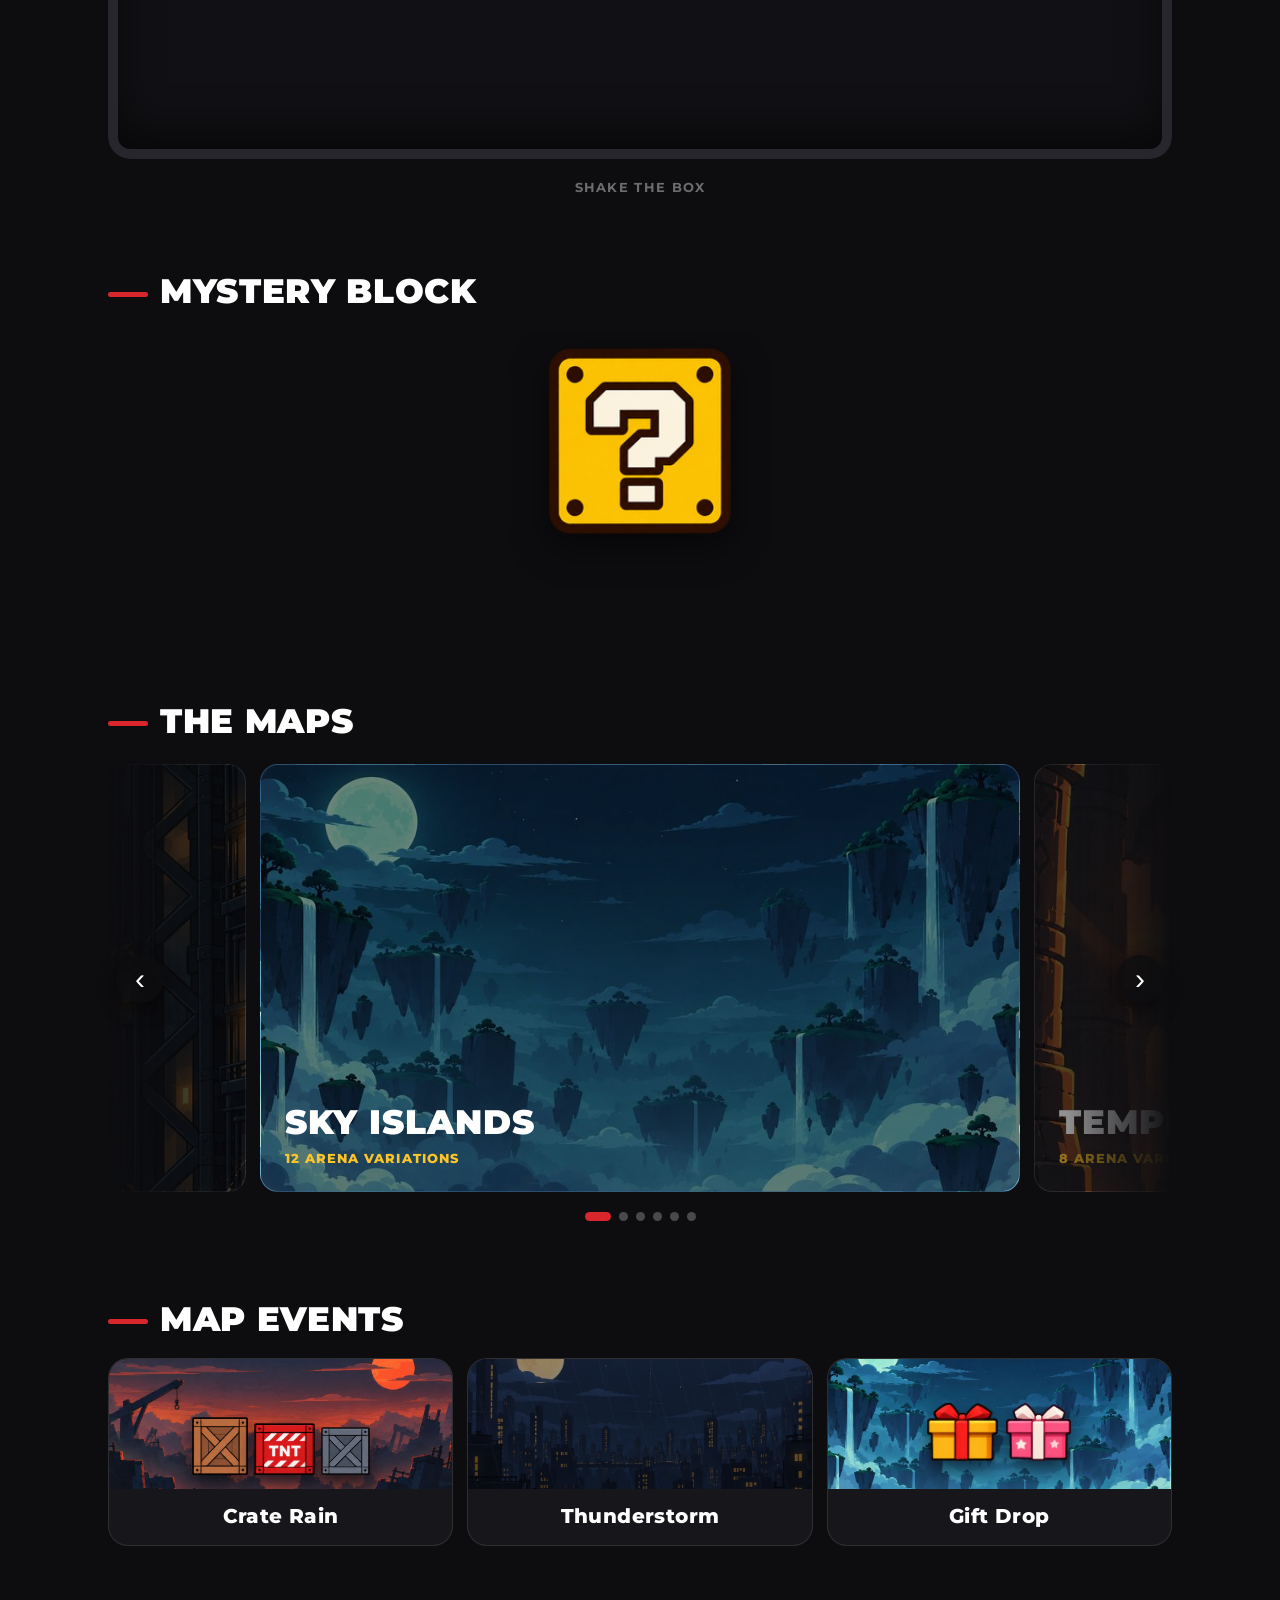
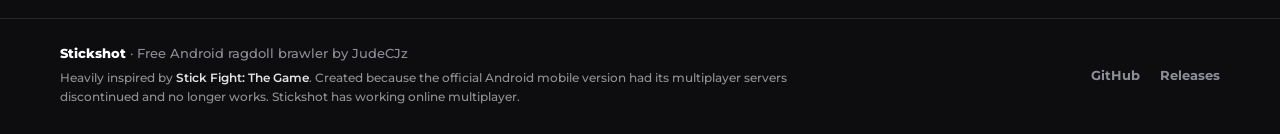
==== commit 4c601441: "Website: online multiplayer works now (v1.7.0) Co-Authored-By: Claude Sonnet 5.5 <noreply@anthropic." ====
--- a/docs/index.html
+++ b/docs/index.html
@@ -30,7 +30,7 @@
   <div class="intro-inner">
     <div class="intro-brand">
       <h1 class="intro-h1"><img class="intro-logo" src="assets/logo_title.png" alt="Stickshot"></h1>
-      <p class="intro-line">Ragdoll stick-figure brawler for Android. Up to 16 players on the same Wi-Fi.</p>
+      <p class="intro-line">Ragdoll stick-figure brawler for Android. Up to 16 players, on the same Wi-Fi or online. Online multiplayer works now.</p>
     </div>
     <div class="intro-cta">
       <a class="btn btn-red btn-big js-download" href="https://github.com/JudeCJz/stickshot-releases/releases/latest">
@@ -219,7 +219,7 @@
   <div class="foot-inner">
     <div class="foot-copy">
       <div class="foot-title"><b>Stickshot</b> · Free Android ragdoll brawler by JudeCJz</div>
-      <div class="foot-note">Heavily inspired by <em>Stick Fight: The Game</em>. Created because the official Android mobile version had its multiplayer servers discontinued and no longer works.</div>
+      <div class="foot-note">Heavily inspired by <em>Stick Fight: The Game</em>. Created because the official Android mobile version had its multiplayer servers discontinued and no longer works. Stickshot has working online multiplayer.</div>
     </div>
     <nav class="foot-links">
       <a href="https://github.com/JudeCJz" target="_blank" rel="noopener">GitHub</a>
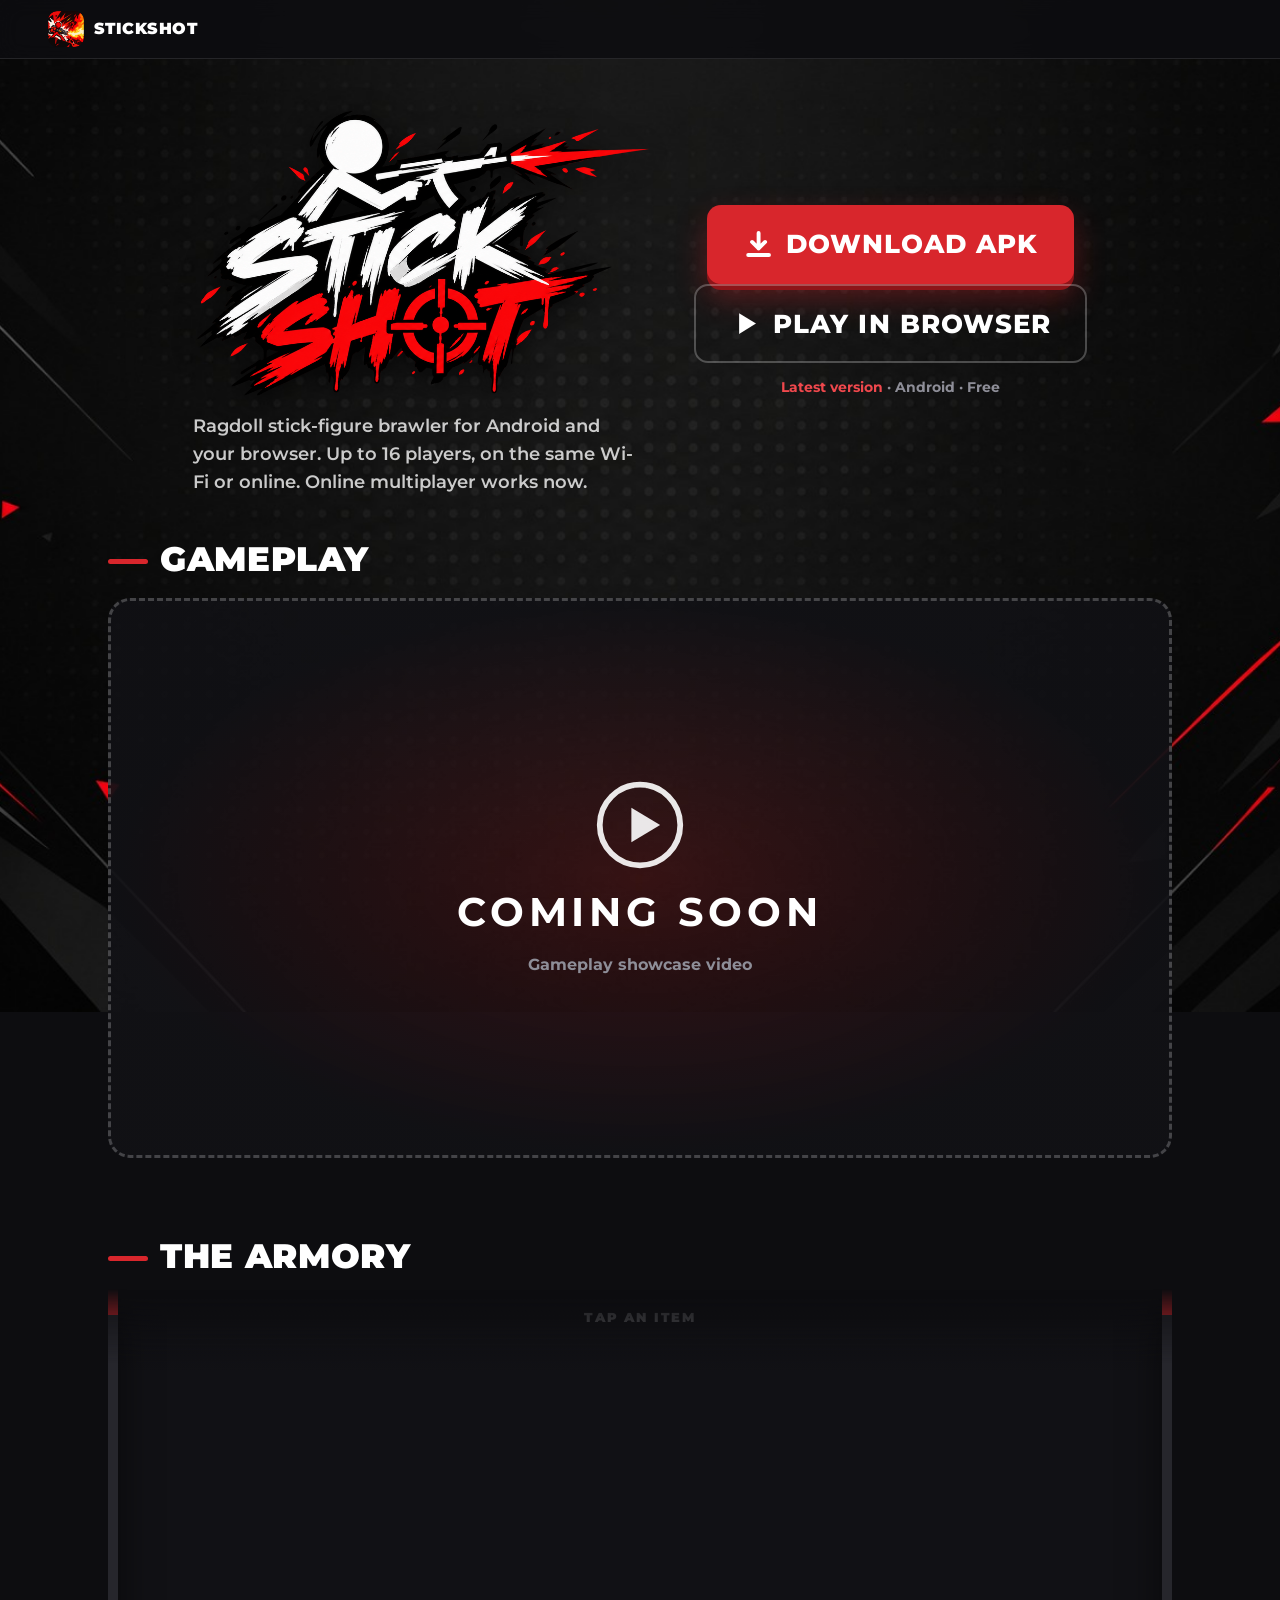
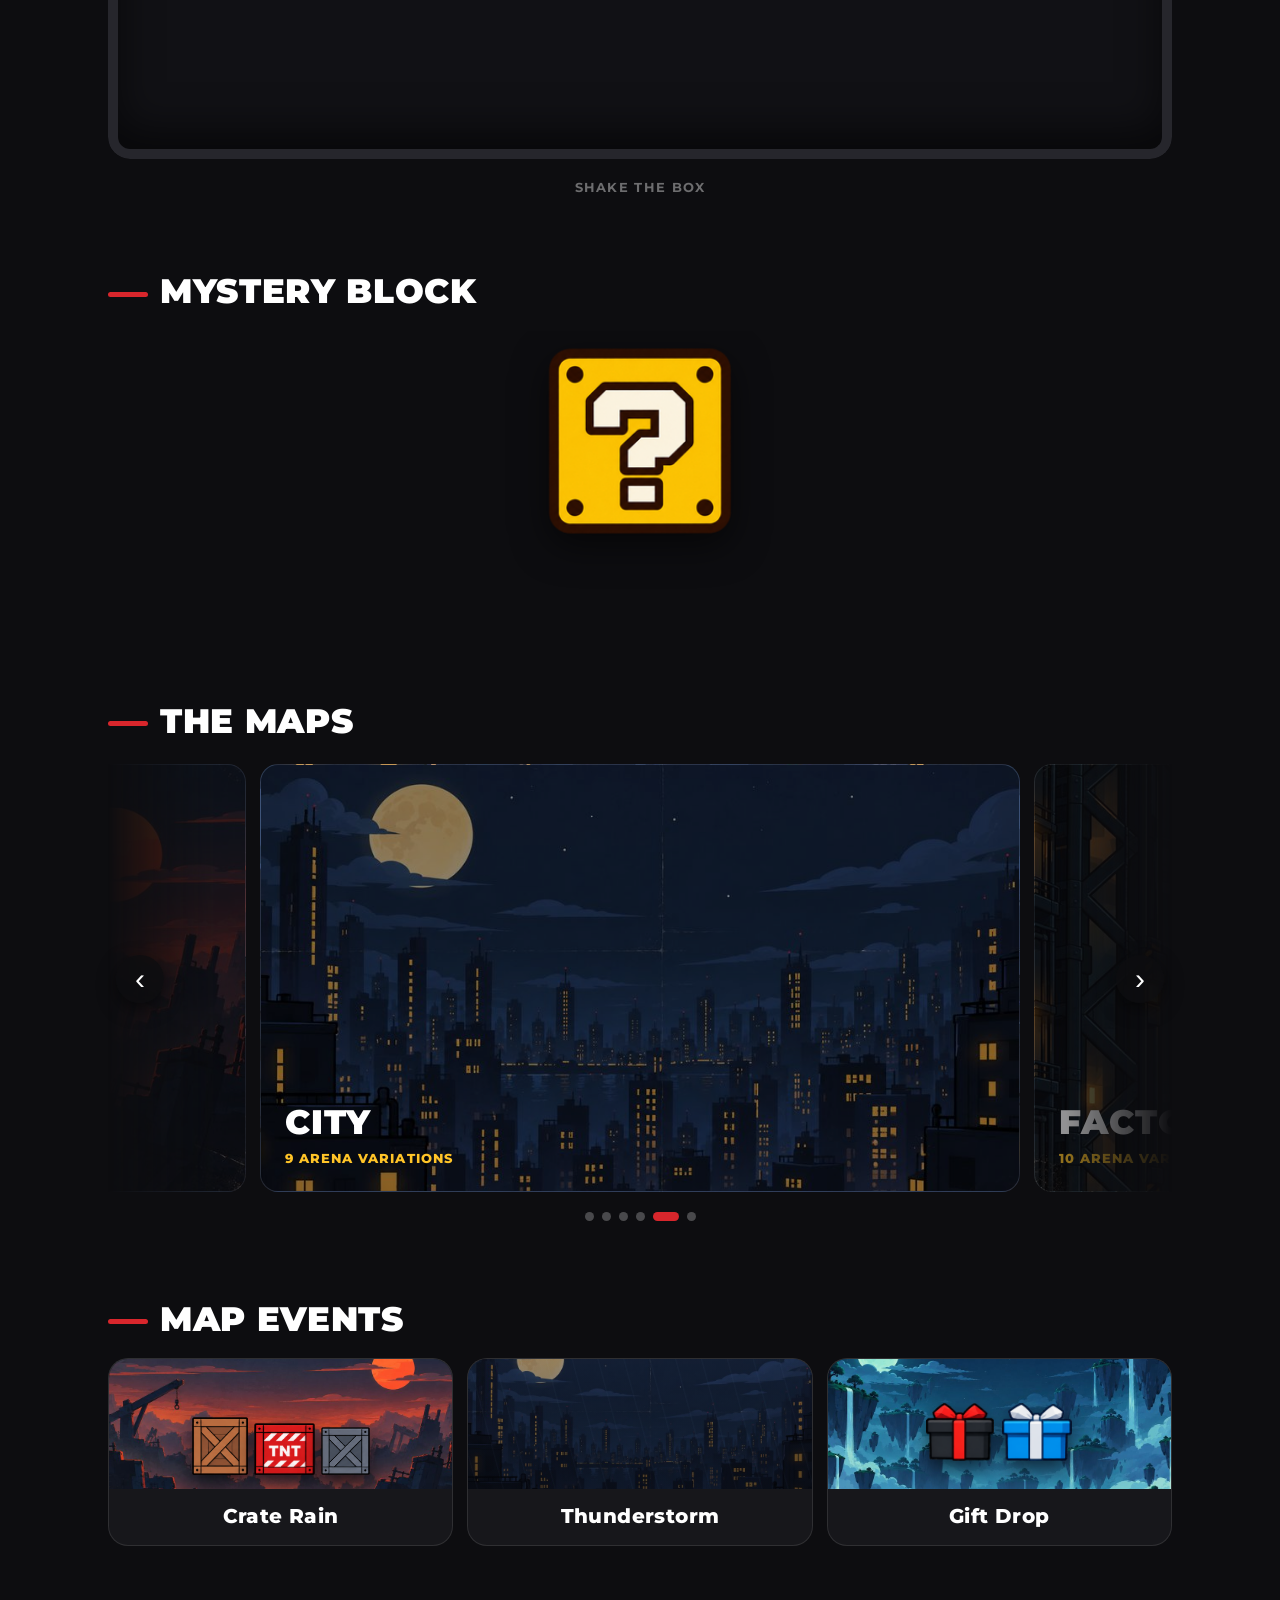
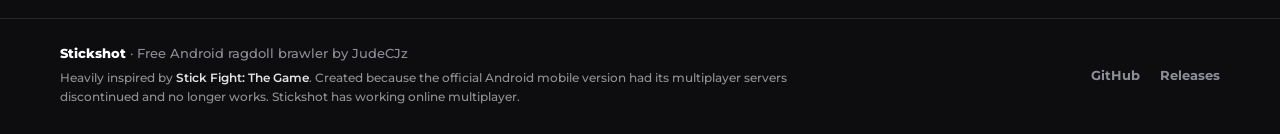
==== commit 201ccbd0: "Website: PLAY IN BROWSER button Co-Authored-By: Claude Sonnet 5.5 <noreply@anthropic.com>" ====
--- a/docs/index.html
+++ b/docs/index.html
@@ -30,12 +30,16 @@
   <div class="intro-inner">
     <div class="intro-brand">
       <h1 class="intro-h1"><img class="intro-logo" src="assets/logo_title.png" alt="Stickshot"></h1>
-      <p class="intro-line">Ragdoll stick-figure brawler for Android. Up to 16 players, on the same Wi-Fi or online. Online multiplayer works now.</p>
+      <p class="intro-line">Ragdoll stick-figure brawler for Android and your browser. Up to 16 players, on the same Wi-Fi or online. Online multiplayer works now.</p>
     </div>
     <div class="intro-cta">
       <a class="btn btn-red btn-big js-download" href="https://github.com/JudeCJz/stickshot-releases/releases/latest">
         <svg viewBox="0 0 24 24" aria-hidden="true"><path d="M12 3v12m0 0-5-5m5 5 5-5M4 20h16" fill="none" stroke="currentColor" stroke-width="3" stroke-linecap="round" stroke-linejoin="round"/></svg>
         <span>DOWNLOAD APK</span>
+      </a>
+      <a class="btn btn-ghost btn-big" href="https://judecjz.github.io/stickshot-play/">
+        <svg viewBox="0 0 24 24" aria-hidden="true"><path d="M7 4v16l13-8z" fill="currentColor"/></svg>
+        <span>PLAY IN BROWSER</span>
       </a>
       <p class="intro-meta"><b class="js-ver">Latest version</b><span class="js-size"></span> · Android · Free</p>
     </div>
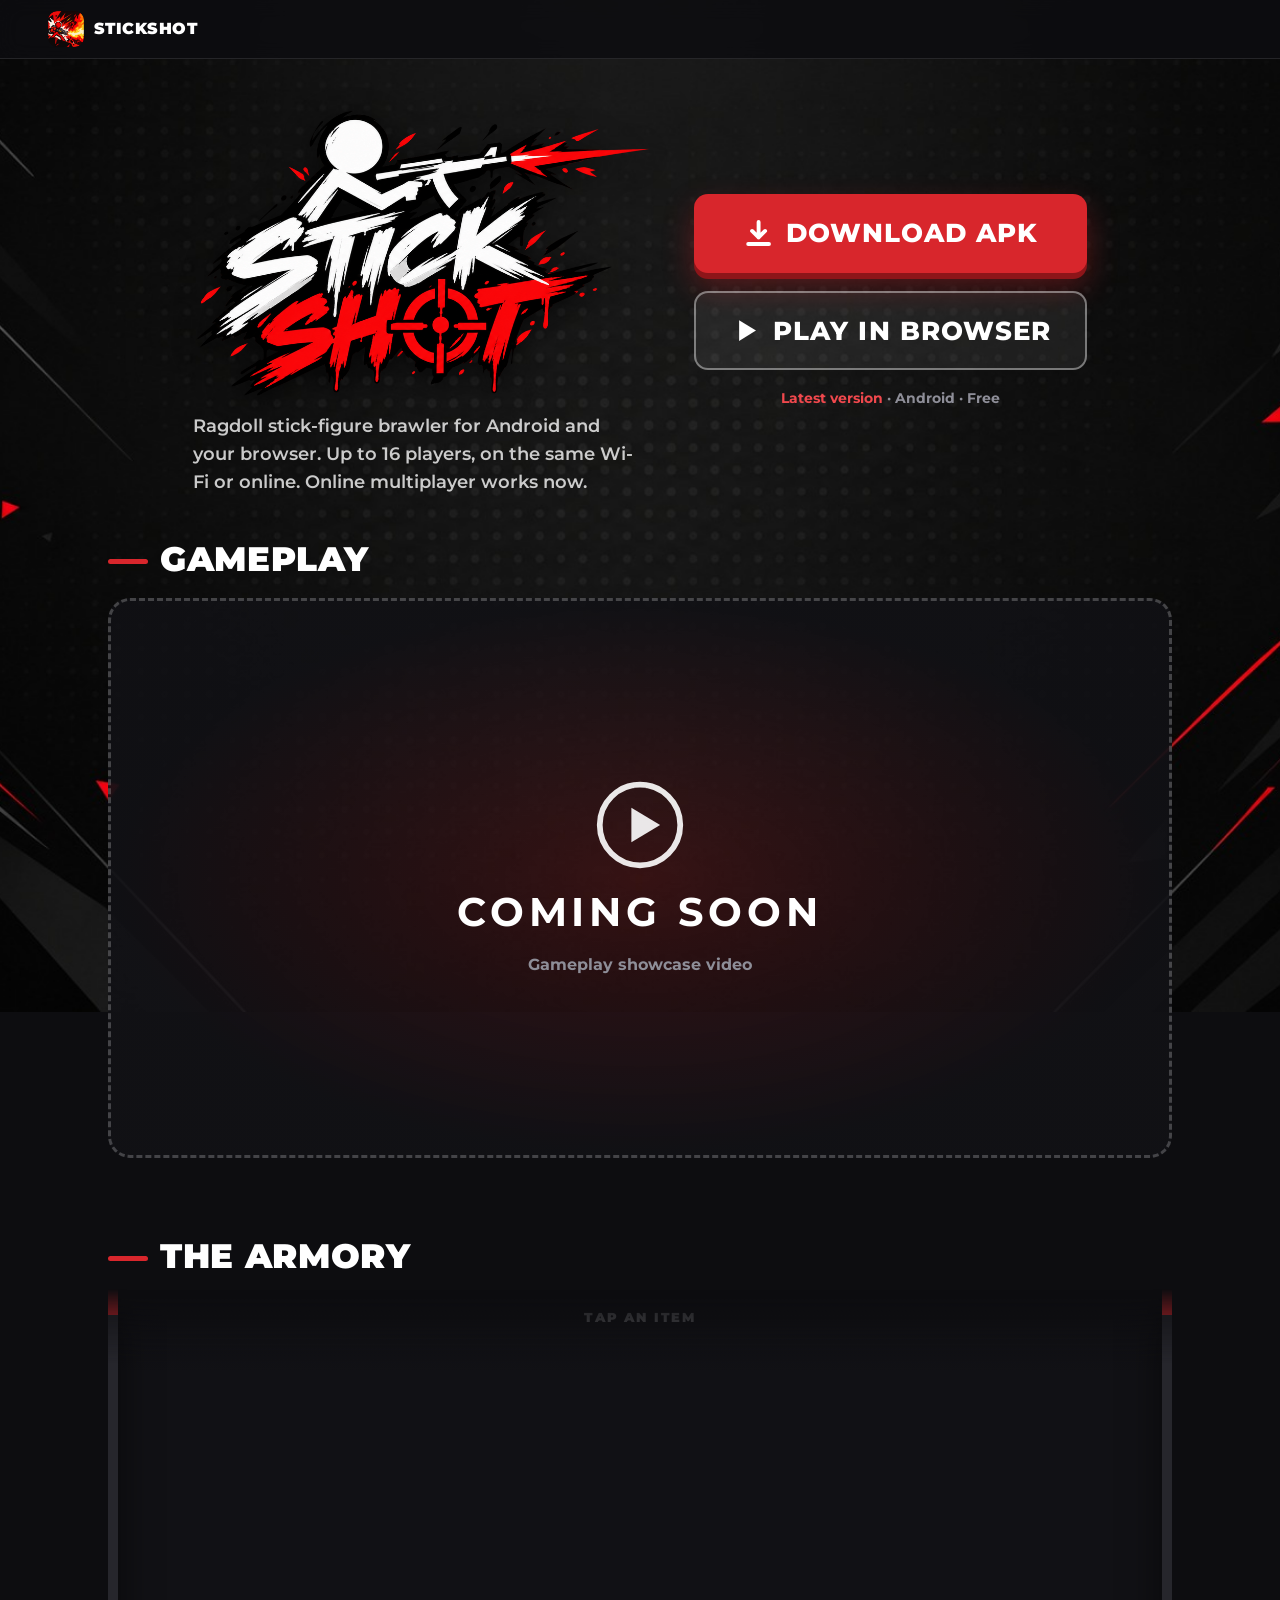
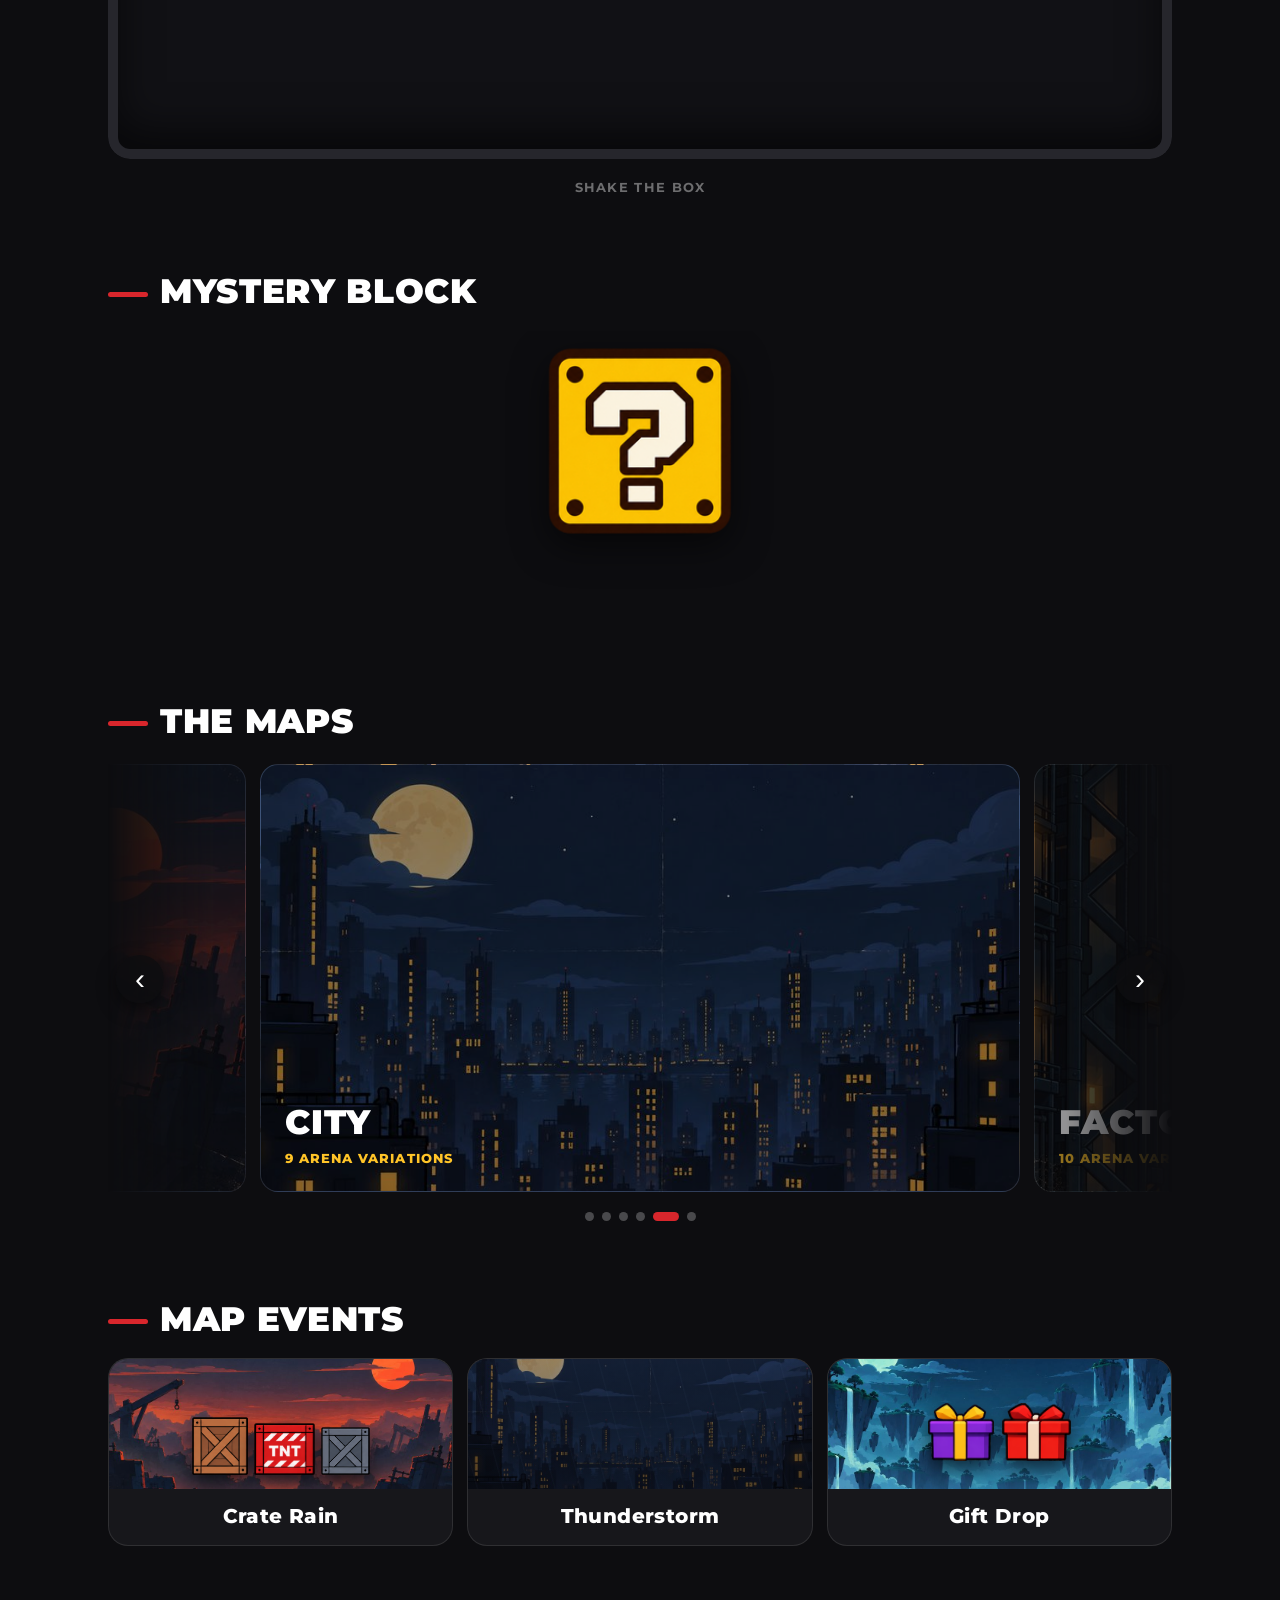
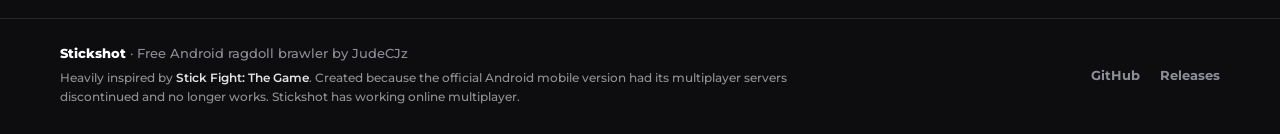
==== commit d228b2f3: "Website: equal-width download / play buttons (desktop + phone) Co-Authored-By: Claude Sonnet 5.5 <no" ====
--- a/docs/index.html
+++ b/docs/index.html
@@ -14,7 +14,7 @@
 <link rel="preconnect" href="https://fonts.gstatic.com" crossorigin>
 <link href="https://fonts.googleapis.com/css2?family=Montserrat:wght@500;700;800;900&display=swap" rel="stylesheet">
 <link rel="stylesheet" href="style.css?v=11">
-<link rel="stylesheet" href="pile.css?v=26">
+<link rel="stylesheet" href="pile.css?v=27">
 </head>
 <body class="pile-page">
 
--- a/docs/pile.css
+++ b/docs/pile.css
@@ -61,10 +61,16 @@
 .intro-cta {
   display: flex;
   flex-direction: column;
-  align-items: center;
+  align-items: stretch; /* DOWNLOAD APK and PLAY IN BROWSER: same width */
+  gap: 18px;
+  width: min(100%, 420px);
+  margin: 0 auto;
   text-align: center;
 }
-.intro-meta { margin: 18px 0 0; font-size: 14px; font-weight: 700; color: var(--muted); }
+.intro-cta .btn-big { width: 100%; box-sizing: border-box; justify-content: center; white-space: nowrap; }
+.intro-cta .btn-ghost { background: rgba(255, 255, 255, .07); border-color: rgba(255, 255, 255, .4); }
+.intro-cta .btn-ghost:hover { background: rgba(255, 255, 255, .14); border-color: #fff; }
+.intro-meta { margin: 0; font-size: 14px; font-weight: 700; color: var(--muted); }
 .intro-meta b { color: var(--red-hi); }
 
 @media (min-width: 860px) {
@@ -100,14 +106,9 @@
   }
   .intro-cta {
     flex: 0 0 auto;
-    align-items: center;
+    width: auto;
+    margin: 0;
     text-align: center;
-  }
-  .intro-cta .btn-big {
-    white-space: nowrap;
-  }
-  .intro-meta {
-    margin-top: 14px;
   }
 }
 
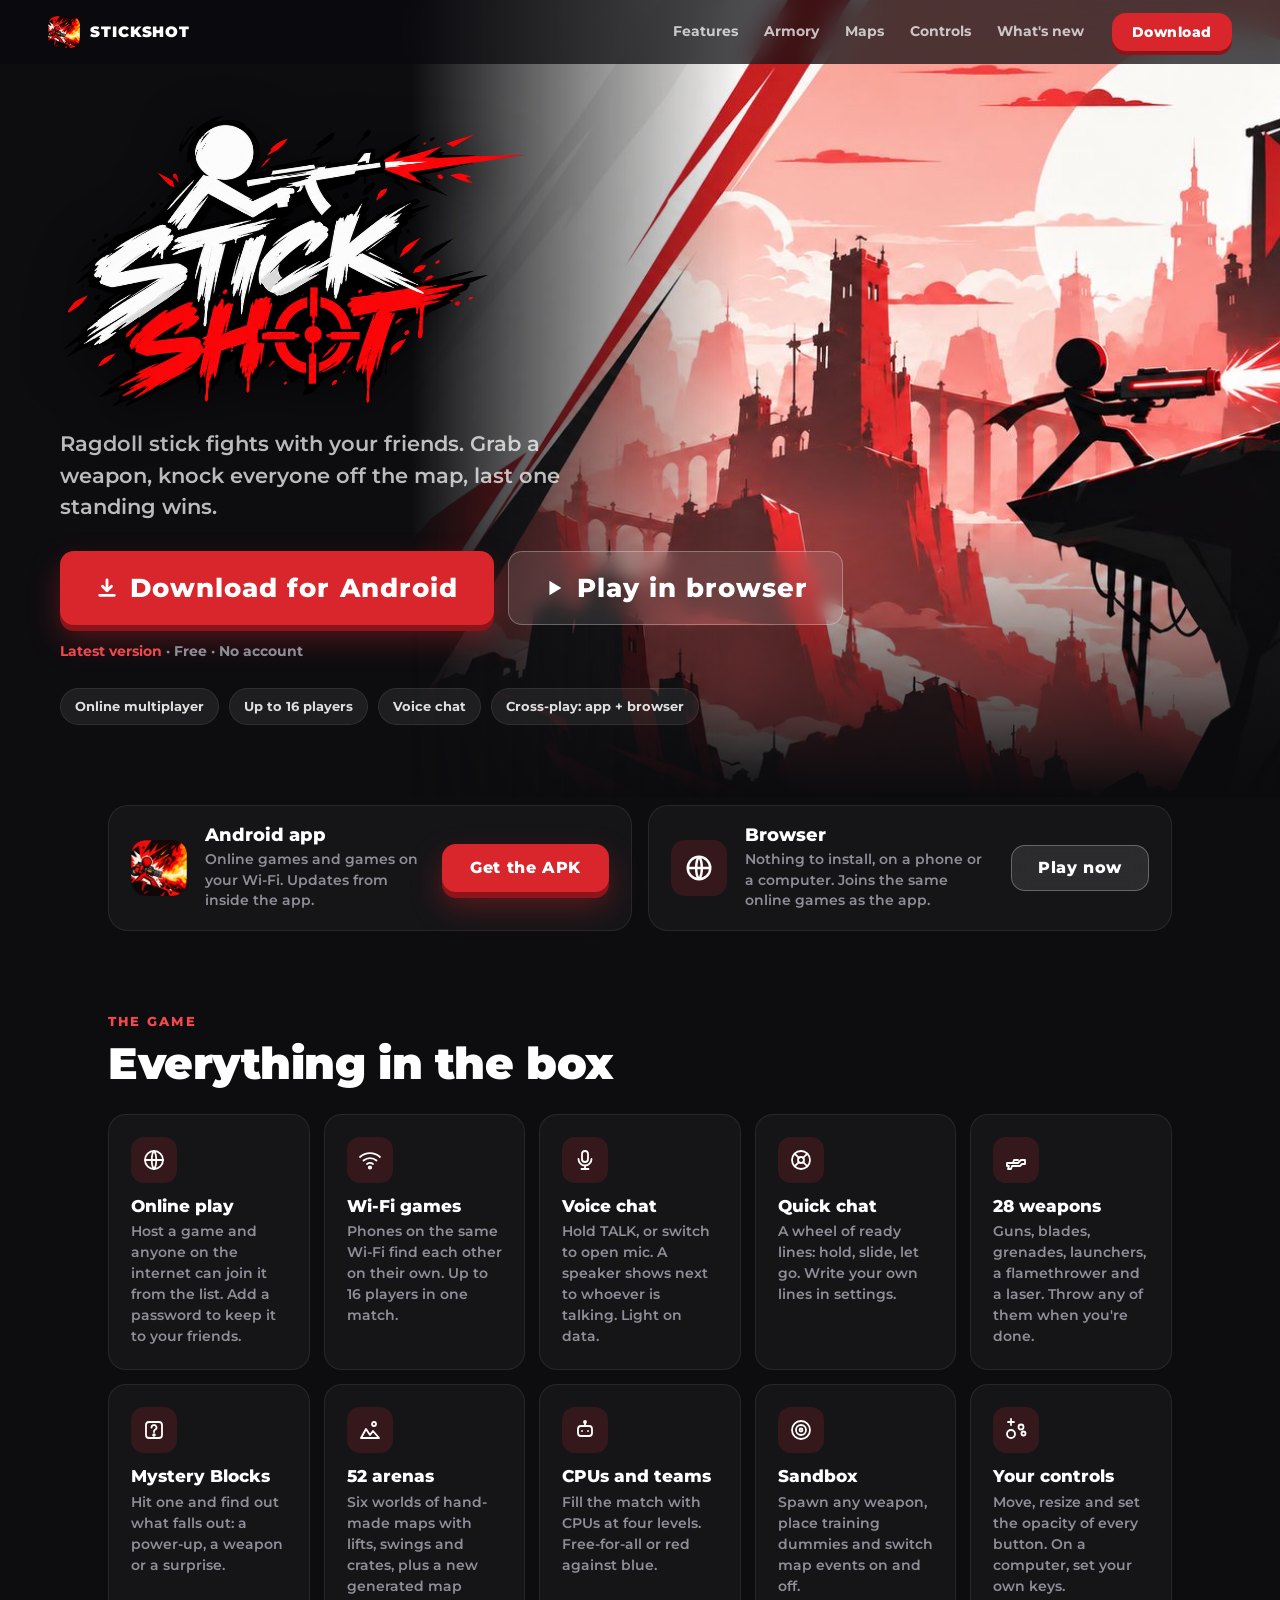
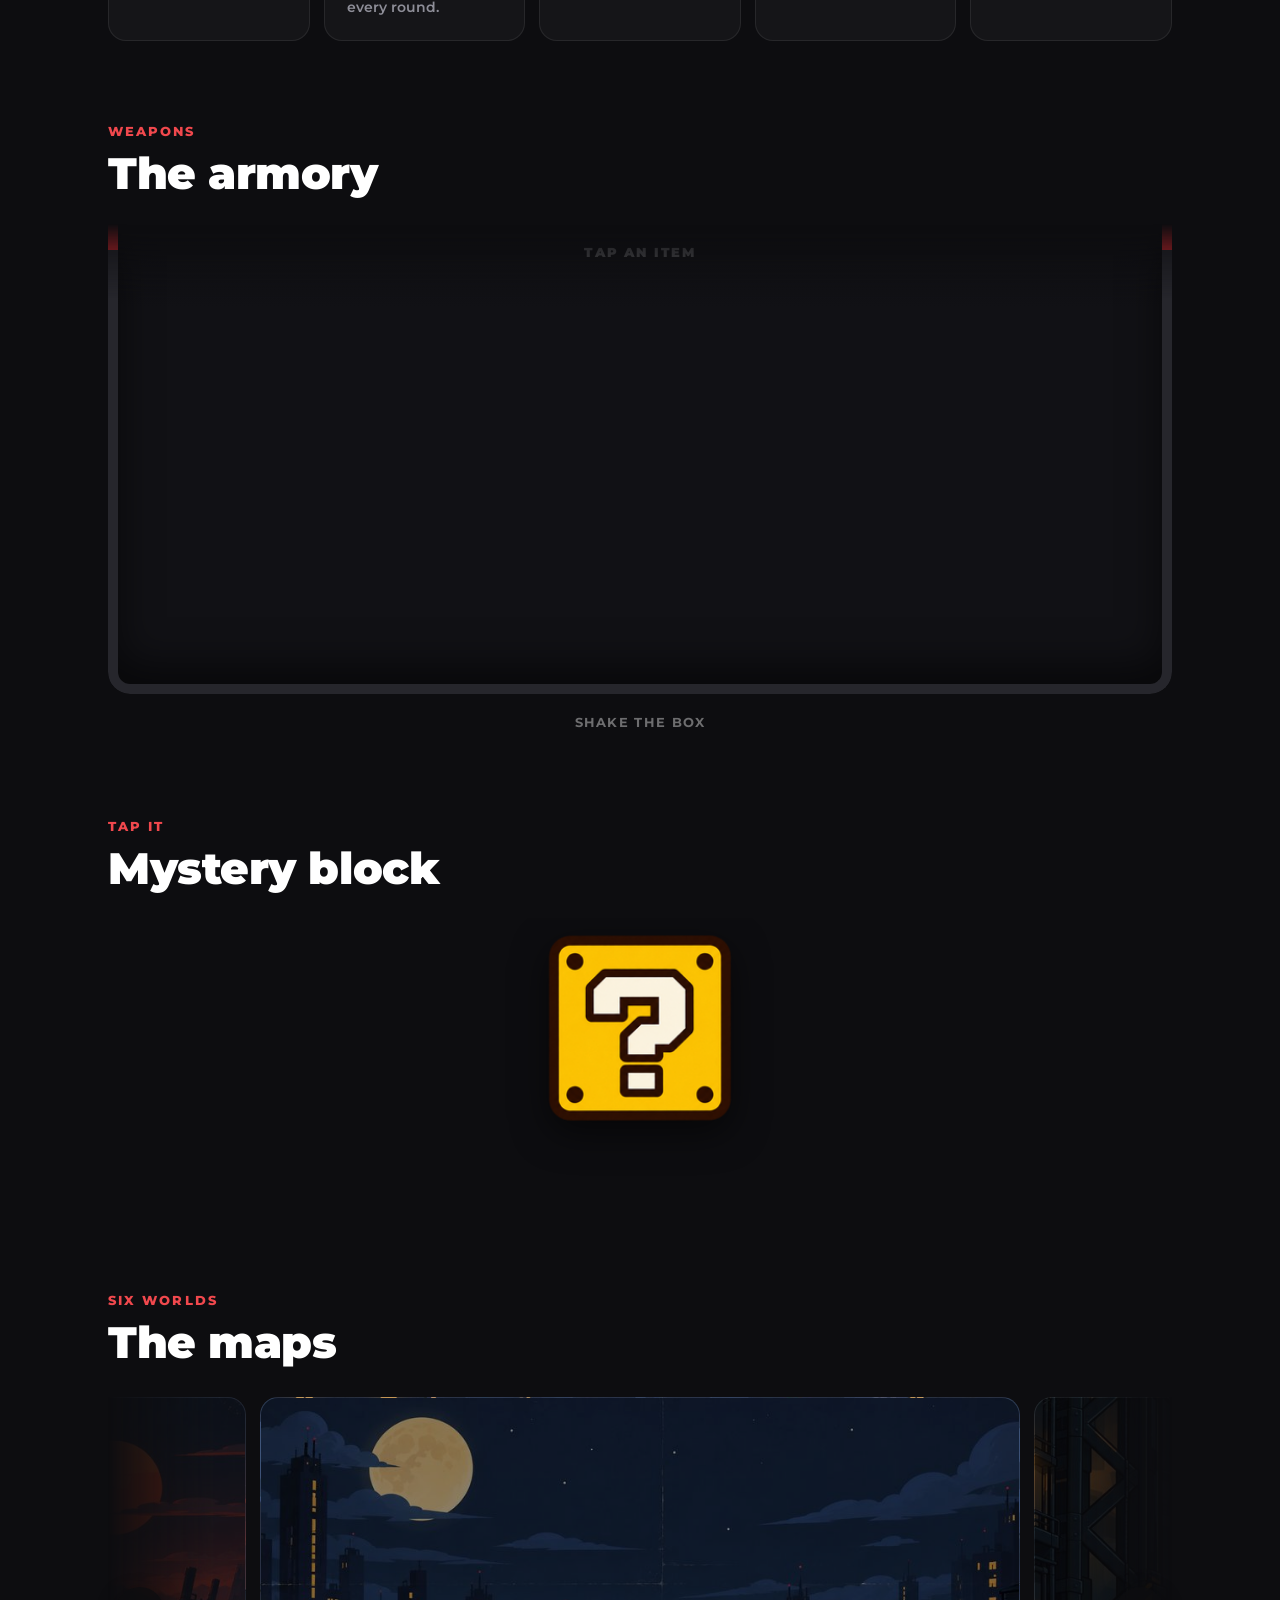
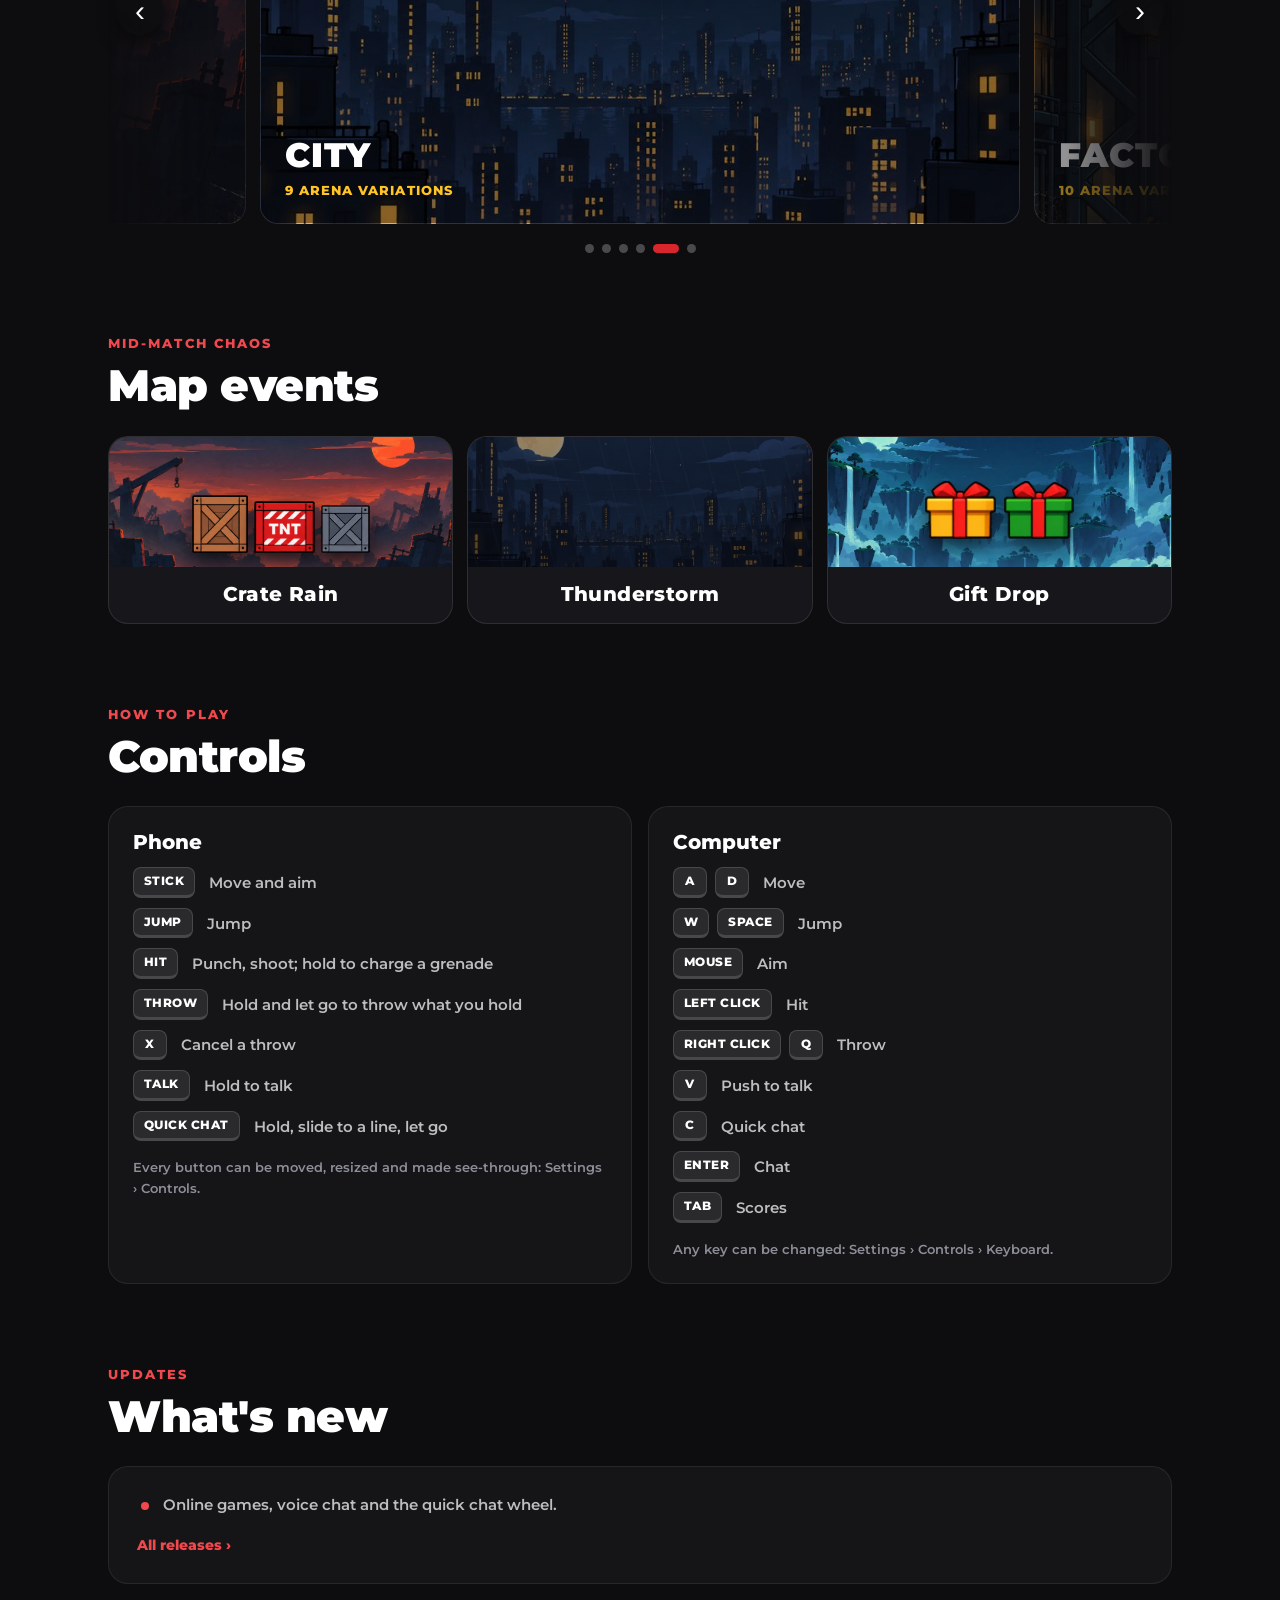
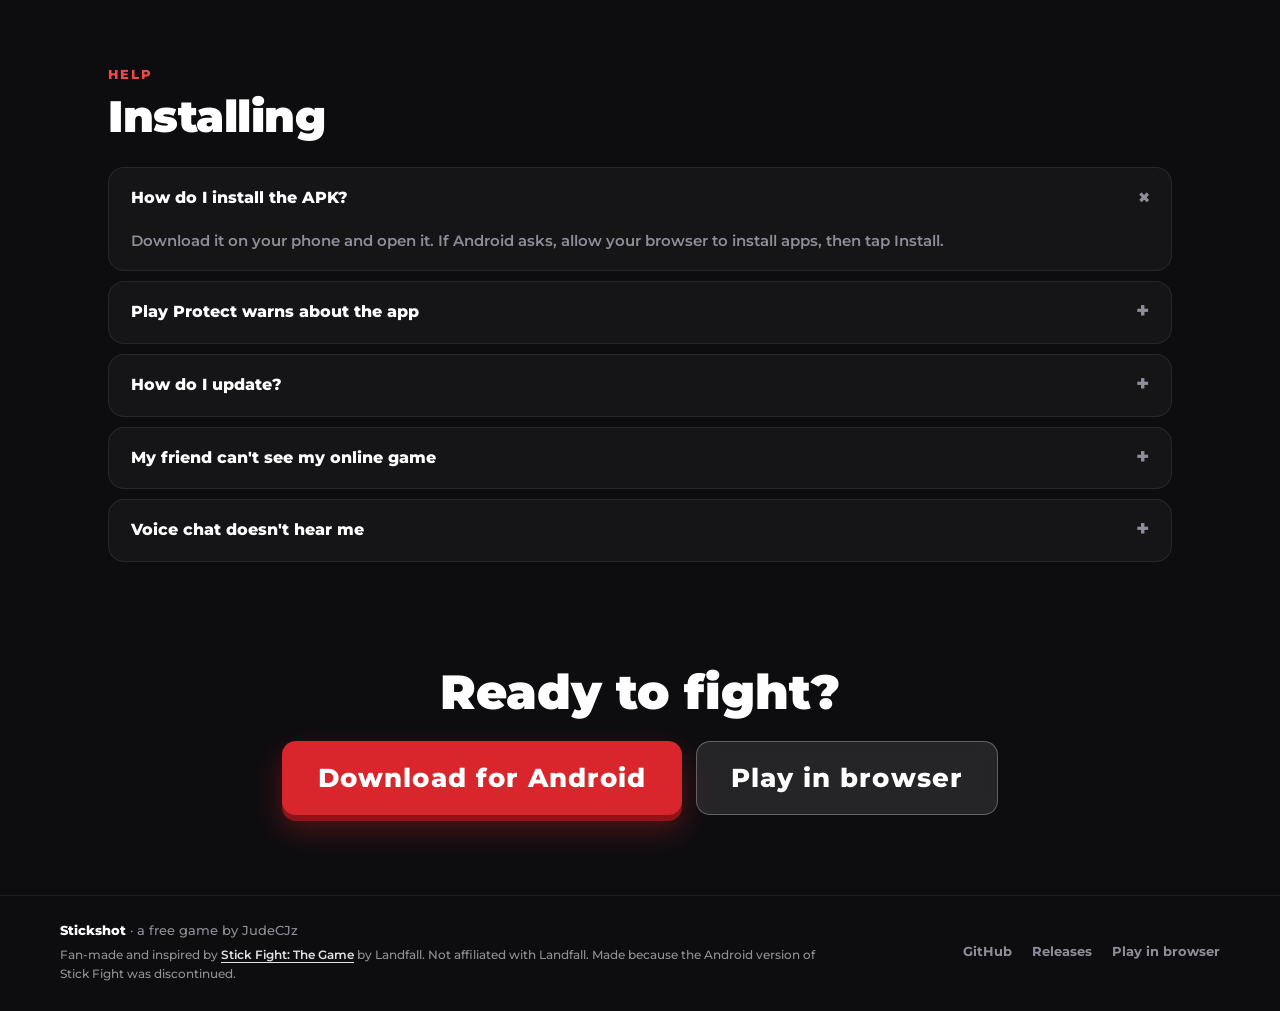
==== commit 5dac63c2: "Website: cleaner, modern redesign; voice chat, quick chat, online play, controls, live release notes" ====
--- a/docs/index.html
+++ b/docs/index.html
@@ -4,64 +4,97 @@
 <meta charset="utf-8">
 <meta name="viewport" content="width=device-width, initial-scale=1">
 <title>Stickshot</title>
-<meta name="description" content="Stickshot: a free ragdoll stick-figure brawler for Android. 28 weapons, up to 16 players on your Wi-Fi.">
-<meta name="theme-color" content="#1b1b1f">
+<meta name="description" content="Stickshot: a free ragdoll stick-figure brawler for Android and the browser. Online and Wi-Fi play for up to 16 players, voice chat, 28 weapons.">
+<meta name="theme-color" content="#0b0b0e">
 <meta property="og:title" content="Stickshot">
-<meta property="og:description" content="Free ragdoll stick-figure brawler for Android. 28 weapons, up to 16 players on your Wi-Fi.">
+<meta property="og:description" content="Free ragdoll stick-figure brawler. Online and Wi-Fi play for up to 16, voice chat, 28 weapons. Android app or play in your browser.">
 <meta property="og:image" content="assets/app_icon.png">
 <link rel="icon" href="assets/app_icon.png">
 <link rel="preconnect" href="https://fonts.googleapis.com">
 <link rel="preconnect" href="https://fonts.gstatic.com" crossorigin>
-<link href="https://fonts.googleapis.com/css2?family=Montserrat:wght@500;700;800;900&display=swap" rel="stylesheet">
-<link rel="stylesheet" href="style.css?v=11">
-<link rel="stylesheet" href="pile.css?v=27">
+<link href="https://fonts.googleapis.com/css2?family=Montserrat:wght@500;600;700;800;900&display=swap" rel="stylesheet">
+<link rel="stylesheet" href="style.css?v=12">
+<link rel="stylesheet" href="pile.css?v=28">
+<link rel="stylesheet" href="site.css?v=1">
 </head>
-<body class="pile-page">
-
-<div class="bg-wallpaper" id="bg-wallpaper" aria-hidden="true"></div>
+<body class="pile-page site">
+
 <div class="flashbang-screen" id="flashbang-screen" aria-hidden="true"></div>
 
-<header class="nav">
+<header class="topbar" id="topbar">
   <a class="brand" href="#top"><img src="assets/app_icon.png" alt=""><span>STICKSHOT</span></a>
-  <a class="btn btn-red btn-sm js-download nav-dl" href="https://github.com/JudeCJz/stickshot-releases/releases/latest">Download</a>
+  <nav class="toplinks" aria-label="Sections">
+    <a href="#features">Features</a>
+    <a href="#armory">Armory</a>
+    <a href="#maps">Maps</a>
+    <a href="#controls">Controls</a>
+    <a href="#news">What's new</a>
+  </nav>
+  <a class="btn btn-red btn-sm js-download" href="https://github.com/JudeCJz/stickshot-releases/releases/latest">Download</a>
 </header>
 
-<section class="intro" id="top">
-  <div class="intro-inner">
-    <div class="intro-brand">
-      <h1 class="intro-h1"><img class="intro-logo" src="assets/logo_title.png" alt="Stickshot"></h1>
-      <p class="intro-line">Ragdoll stick-figure brawler for Android and your browser. Up to 16 players, on the same Wi-Fi or online. Online multiplayer works now.</p>
-    </div>
-    <div class="intro-cta">
+<section class="s-hero" id="top">
+  <div class="s-hero-art" aria-hidden="true"></div>
+  <div class="s-hero-inner">
+    <h1 class="s-hero-logo"><img src="assets/logo_title.png" alt="Stickshot"></h1>
+    <p class="s-hero-line">Ragdoll stick fights with your friends. Grab a weapon, knock everyone off the map, last one standing wins.</p>
+    <div class="s-hero-cta">
       <a class="btn btn-red btn-big js-download" href="https://github.com/JudeCJz/stickshot-releases/releases/latest">
         <svg viewBox="0 0 24 24" aria-hidden="true"><path d="M12 3v12m0 0-5-5m5 5 5-5M4 20h16" fill="none" stroke="currentColor" stroke-width="3" stroke-linecap="round" stroke-linejoin="round"/></svg>
-        <span>DOWNLOAD APK</span>
+        <span>Download for Android</span>
       </a>
-      <a class="btn btn-ghost btn-big" href="https://judecjz.github.io/stickshot-play/">
+      <a class="btn btn-glass btn-big" href="https://judecjz.github.io/stickshot-play/">
         <svg viewBox="0 0 24 24" aria-hidden="true"><path d="M7 4v16l13-8z" fill="currentColor"/></svg>
-        <span>PLAY IN BROWSER</span>
+        <span>Play in browser</span>
       </a>
-      <p class="intro-meta"><b class="js-ver">Latest version</b><span class="js-size"></span> · Android · Free</p>
-    </div>
-  </div>
-</section>
-
-<!-- GAMEPLAY VIDEO: placeholder until the showcase is recorded -->
-<section class="sect video-sect" id="gameplay">
-  <div class="sect-head">
-    <h2>GAMEPLAY</h2>
-  </div>
-  <div class="video-soon" role="img" aria-label="Gameplay video showcase: coming soon">
-    <svg viewBox="0 0 64 64" aria-hidden="true"><circle cx="32" cy="32" r="28" fill="none" stroke="currentColor" stroke-width="4"/><path d="M26 20v24l20-12z" fill="currentColor"/></svg>
-    <b>COMING SOON</b>
-    <span>Gameplay showcase video</span>
-  </div>
-</section>
-
-<section class="armory-box">
-  <div class="box-head">
-    <h2>THE ARMORY</h2>
-  </div>
+    </div>
+    <p class="s-hero-meta"><b class="js-ver">Latest version</b><span class="js-size"></span> · Free · No account</p>
+    <ul class="s-chips" aria-label="Highlights">
+      <li>Online multiplayer</li>
+      <li>Up to 16 players</li>
+      <li>Voice chat</li>
+      <li>Cross-play: app + browser</li>
+    </ul>
+  </div>
+</section>
+
+<section class="sect ways" aria-label="Ways to play">
+  <article class="way">
+    <img src="assets/app_icon.png" alt="" class="way-icon">
+    <div class="way-text">
+      <h3>Android app</h3>
+      <p>Online games and games on your Wi-Fi. Updates from inside the app.</p>
+    </div>
+    <a class="btn btn-red js-download" href="https://github.com/JudeCJz/stickshot-releases/releases/latest">Get the APK</a>
+  </article>
+  <article class="way">
+    <span class="way-icon way-icon-web" aria-hidden="true"><svg viewBox="0 0 24 24"><circle cx="12" cy="12" r="9" fill="none" stroke="currentColor" stroke-width="2"/><path d="M3 12h18M12 3c3 3.2 3 14.8 0 18M12 3c-3 3.2-3 14.8 0 18" fill="none" stroke="currentColor" stroke-width="2"/></svg></span>
+    <div class="way-text">
+      <h3>Browser</h3>
+      <p>Nothing to install, on a phone or a computer. Joins the same online games as the app.</p>
+    </div>
+    <a class="btn btn-glass" href="https://judecjz.github.io/stickshot-play/">Play now</a>
+  </article>
+</section>
+
+<section class="sect" id="features">
+  <div class="head2"><span class="eyebrow">The game</span><h2>Everything in the box</h2></div>
+  <div class="s-features">
+    <article class="s-feat"><span class="s-feat-ic" aria-hidden="true"><svg viewBox="0 0 24 24"><circle cx="12" cy="12" r="9"/><path d="M3 12h18M12 3c3 3.2 3 14.8 0 18M12 3c-3 3.2-3 14.8 0 18"/></svg></span><h3>Online play</h3><p>Host a game and anyone on the internet can join it from the list. Add a password to keep it to your friends.</p></article>
+    <article class="s-feat"><span class="s-feat-ic" aria-hidden="true"><svg viewBox="0 0 24 24"><path d="M2 9a15 15 0 0 1 20 0M5.5 12.5a10 10 0 0 1 13 0M9 16a5 5 0 0 1 6 0"/><circle cx="12" cy="19.5" r="1.2"/></svg></span><h3>Wi-Fi games</h3><p>Phones on the same Wi-Fi find each other on their own. Up to 16 players in one match.</p></article>
+    <article class="s-feat"><span class="s-feat-ic" aria-hidden="true"><svg viewBox="0 0 24 24"><rect x="9" y="3" width="6" height="11" rx="3"/><path d="M5.5 11a6.5 6.5 0 0 0 13 0M12 17.5V21M8.5 21h7"/></svg></span><h3>Voice chat</h3><p>Hold TALK, or switch to open mic. A speaker shows next to whoever is talking. Light on data.</p></article>
+    <article class="s-feat"><span class="s-feat-ic" aria-hidden="true"><svg viewBox="0 0 24 24"><circle cx="12" cy="12" r="9"/><circle cx="12" cy="12" r="3"/><path d="M5.6 5.6l4.3 4.3M18.4 5.6l-4.3 4.3M5.6 18.4l4.3-4.3M18.4 18.4l-4.3-4.3"/></svg></span><h3>Quick chat</h3><p>A wheel of ready lines: hold, slide, let go. Write your own lines in settings.</p></article>
+    <article class="s-feat"><span class="s-feat-ic" aria-hidden="true"><svg viewBox="0 0 24 24"><path d="M3 15h11l3-3h4v4h-3l-2 2H8l-1 3H4l1-3H3z"/><path d="M9 15l1-3h4"/></svg></span><h3>28 weapons</h3><p>Guns, blades, grenades, launchers, a flamethrower and a laser. Throw any of them when you're done.</p></article>
+    <article class="s-feat"><span class="s-feat-ic" aria-hidden="true"><svg viewBox="0 0 24 24"><rect x="4" y="4" width="16" height="16" rx="3"/><path d="M9.5 9.5a2.5 2.5 0 1 1 3.5 2.3c-.6.3-1 .8-1 1.5V14"/><circle cx="12" cy="17" r=".9"/></svg></span><h3>Mystery Blocks</h3><p>Hit one and find out what falls out: a power-up, a weapon or a surprise.</p></article>
+    <article class="s-feat"><span class="s-feat-ic" aria-hidden="true"><svg viewBox="0 0 24 24"><path d="M3 20l5-9 4 6 3-4 6 7z"/><circle cx="16" cy="6" r="2"/></svg></span><h3>52 arenas</h3><p>Six worlds of hand-made maps with lifts, swings and crates, plus a new generated map every round.</p></article>
+    <article class="s-feat"><span class="s-feat-ic" aria-hidden="true"><svg viewBox="0 0 24 24"><rect x="5" y="8" width="14" height="10" rx="3"/><path d="M12 8V5M9 13h.01M15 13h.01"/><circle cx="12" cy="4" r="1"/></svg></span><h3>CPUs and teams</h3><p>Fill the match with CPUs at four levels. Free-for-all or red against blue.</p></article>
+    <article class="s-feat"><span class="s-feat-ic" aria-hidden="true"><svg viewBox="0 0 24 24"><circle cx="12" cy="12" r="9"/><circle cx="12" cy="12" r="5"/><circle cx="12" cy="12" r="1.5"/></svg></span><h3>Sandbox</h3><p>Spawn any weapon, place training dummies and switch map events on and off.</p></article>
+    <article class="s-feat"><span class="s-feat-ic" aria-hidden="true"><svg viewBox="0 0 24 24"><circle cx="7" cy="16" r="4"/><circle cx="17" cy="9" r="2.5"/><circle cx="19.5" cy="15.5" r="2"/><path d="M4 4h6M7 1v6"/></svg></span><h3>Your controls</h3><p>Move, resize and set the opacity of every button. On a computer, set your own keys.</p></article>
+  </div>
+</section>
+
+<section class="armory-box" id="armory">
+  <div class="head2"><span class="eyebrow">Weapons</span><h2>The armory</h2></div>
   <div class="box" id="box">
     <canvas id="pile" role="img" aria-label="A pile of Stickshot weapons and mystery items"></canvas>
     <p class="box-hint" id="box-hint">Tap an item</p>
@@ -74,10 +107,8 @@
 </section>
 
 <!-- MYSTERY BLOCK: tap to roll what's inside -->
-<section class="sect mystery">
-  <div class="sect-head">
-    <h2>MYSTERY BLOCK</h2>
-  </div>
+<section class="sect mystery" id="mystery-block">
+  <div class="head2"><span class="eyebrow">Tap it</span><h2>Mystery block</h2></div>
   <div class="mystery-wrap">
     <div class="mb-stage" id="mb-stage">
       <div class="mb-reel" id="mb-reel" aria-hidden="true">
@@ -102,10 +133,8 @@
 </section>
 
 <!-- MAPS: swipeable slider -->
-<section class="sect maps-sect">
-  <div class="sect-head">
-    <h2>THE MAPS</h2>
-  </div>
+<section class="sect maps-sect" id="maps">
+  <div class="head2"><span class="eyebrow">Six worlds</span><h2>The maps</h2></div>
   <div class="slider">
     <button class="slide-arrow prev" aria-label="Previous map">&#8249;</button>
     <div class="slides" id="slides">
@@ -122,10 +151,8 @@
 </section>
 
 <!-- MAP EVENTS -->
-<section class="sect events-sect">
-  <div class="sect-head">
-    <h2>MAP EVENTS</h2>
-  </div>
+<section class="sect events-sect" id="events">
+  <div class="head2"><span class="eyebrow">Mid-match chaos</span><h2>Map events</h2></div>
   <div class="events">
     <article class="event event-crates" id="event-crates">
       <div class="ev-pic ev-crates">
@@ -219,15 +246,95 @@
   </div>
 </div>
 
+
+<section class="sect" id="controls">
+  <div class="head2"><span class="eyebrow">How to play</span><h2>Controls</h2></div>
+  <div class="ctl-grid">
+    <article class="ctl">
+      <h3>Phone</h3>
+      <ul class="keys">
+        <li><span class="k">Stick</span>Move and aim</li>
+        <li><span class="k">Jump</span>Jump</li>
+        <li><span class="k">Hit</span>Punch, shoot; hold to charge a grenade</li>
+        <li><span class="k">Throw</span>Hold and let go to throw what you hold</li>
+        <li><span class="k">X</span>Cancel a throw</li>
+        <li><span class="k">Talk</span>Hold to talk</li>
+        <li><span class="k">Quick chat</span>Hold, slide to a line, let go</li>
+      </ul>
+      <p class="ctl-note">Every button can be moved, resized and made see-through: Settings › Controls.</p>
+    </article>
+    <article class="ctl">
+      <h3>Computer</h3>
+      <ul class="keys">
+        <li><span class="k">A</span><span class="k">D</span>Move</li>
+        <li><span class="k">W</span><span class="k">Space</span>Jump</li>
+        <li><span class="k">Mouse</span>Aim</li>
+        <li><span class="k">Left click</span>Hit</li>
+        <li><span class="k">Right click</span><span class="k">Q</span>Throw</li>
+        <li><span class="k">V</span>Push to talk</li>
+        <li><span class="k">C</span>Quick chat</li>
+        <li><span class="k">Enter</span>Chat</li>
+        <li><span class="k">Tab</span>Scores</li>
+      </ul>
+      <p class="ctl-note">Any key can be changed: Settings › Controls › Keyboard.</p>
+    </article>
+  </div>
+</section>
+
+<section class="sect" id="news">
+  <div class="head2"><span class="eyebrow">Updates</span><h2>What's new <span class="js-ver news-ver"></span></h2></div>
+  <div class="news">
+    <ul class="news-list" id="news-list">
+      <li>Online games, voice chat and the quick chat wheel.</li>
+    </ul>
+    <a class="news-all" href="https://github.com/JudeCJz/stickshot-releases/releases" target="_blank" rel="noopener">All releases ›</a>
+  </div>
+</section>
+
+<section class="sect" id="install">
+  <div class="head2"><span class="eyebrow">Help</span><h2>Installing</h2></div>
+  <div class="faq">
+    <details open>
+      <summary>How do I install the APK?</summary>
+      <p>Download it on your phone and open it. If Android asks, allow your browser to install apps, then tap Install.</p>
+    </details>
+    <details>
+      <summary>Play Protect warns about the app</summary>
+      <p>Stickshot isn't on the Play Store, so Play Protect doesn't know it yet. Tap More details, then Install anyway.</p>
+    </details>
+    <details>
+      <summary>How do I update?</summary>
+      <p>The app shows an UPDATE button on the main menu when a new version is out. The browser version updates itself.</p>
+    </details>
+    <details>
+      <summary>My friend can't see my online game</summary>
+      <p>Both of you need the same version. Update, then look in Available games, or tap Refresh.</p>
+    </details>
+    <details>
+      <summary>Voice chat doesn't hear me</summary>
+      <p>Allow the microphone when the game asks. Settings › Voice &amp; chat › Mic test shows a bar that moves when you speak.</p>
+    </details>
+  </div>
+</section>
+
+<section class="sect cta-end">
+  <h2>Ready to fight?</h2>
+  <div class="s-hero-cta">
+    <a class="btn btn-red btn-big js-download" href="https://github.com/JudeCJz/stickshot-releases/releases/latest"><span>Download for Android</span></a>
+    <a class="btn btn-glass btn-big" href="https://judecjz.github.io/stickshot-play/"><span>Play in browser</span></a>
+  </div>
+</section>
+
 <footer class="foot">
   <div class="foot-inner">
     <div class="foot-copy">
-      <div class="foot-title"><b>Stickshot</b> · Free Android ragdoll brawler by JudeCJz</div>
-      <div class="foot-note">Heavily inspired by <em>Stick Fight: The Game</em>. Created because the official Android mobile version had its multiplayer servers discontinued and no longer works. Stickshot has working online multiplayer.</div>
+      <div class="foot-title"><b>Stickshot</b> · a free game by JudeCJz</div>
+      <div class="foot-note">Fan-made and inspired by <a href="https://store.steampowered.com/app/674940/Stick_Fight_The_Game/" target="_blank" rel="noopener"><em>Stick Fight: The Game</em></a> by Landfall. Not affiliated with Landfall. Made because the Android version of Stick Fight was discontinued.</div>
     </div>
     <nav class="foot-links">
       <a href="https://github.com/JudeCJz" target="_blank" rel="noopener">GitHub</a>
       <a href="https://github.com/JudeCJz/stickshot-releases/releases">Releases</a>
+      <a href="https://judecjz.github.io/stickshot-play/">Play in browser</a>
     </nav>
   </div>
 </footer>
@@ -238,5 +345,6 @@
 <script src="weapons.js?v=16"></script>
 <script src="pile.js?v=16"></script>
 <script src="extras.js?v=21"></script>
+<script src="site.js?v=1"></script>
 </body>
 </html>
--- a/docs/site.css
+++ b/docs/site.css
@@ -0,0 +1,170 @@
+/* Stickshot site: the page shell (top bar, hero, sections, footer). Loaded after style.css and pile.css,
+   which still style the interactive parts (armory pile, mystery block, maps slider, map events). */
+
+.site {
+  --bg: #0b0b0e;
+  --card: rgba(255, 255, 255, .035);
+  --card-hi: rgba(255, 255, 255, .06);
+  --edge: rgba(255, 255, 255, .08);
+  --soft: rgba(255, 255, 255, .72);
+  --wrap: 1160px;
+  background: var(--bg) radial-gradient(1200px 600px at 80% -10%, rgba(216, 38, 44, .14), transparent 70%) no-repeat;
+}
+.site a { color: inherit; }
+
+/* ---------- top bar ---------- */
+.topbar {
+  position: sticky; top: 0; z-index: 50;
+  display: flex; align-items: center; gap: 28px;
+  height: 64px; padding: 0 var(--gutter);
+  background: rgba(11, 11, 14, .72);
+  backdrop-filter: blur(14px); -webkit-backdrop-filter: blur(14px);
+  border-bottom: 1px solid transparent;
+  transition: border-color .2s, background .2s;
+}
+.topbar.scrolled { border-bottom-color: var(--edge); background: rgba(11, 11, 14, .9); }
+.topbar .brand { display: flex; align-items: center; gap: 10px; text-decoration: none; font-weight: 900; letter-spacing: .06em; font-size: 15px; }
+.topbar .brand img { width: 32px; height: 32px; border-radius: 9px; }
+.toplinks { display: flex; gap: 26px; margin-left: auto; }
+.toplinks a { text-decoration: none; font-weight: 700; font-size: 14px; color: var(--soft); transition: color .15s; }
+.toplinks a:hover { color: #fff; }
+.topbar .btn { margin-left: 0; }
+@media (max-width: 860px) {
+  .toplinks { display: none; }
+  .topbar .btn { margin-left: auto; }
+}
+
+/* ---------- buttons ---------- */
+.btn-glass {
+  background: rgba(255, 255, 255, .1); color: #fff !important;
+  border: 1px solid rgba(255, 255, 255, .28);
+  backdrop-filter: blur(8px); -webkit-backdrop-filter: blur(8px);
+}
+.btn-glass:hover { background: rgba(255, 255, 255, .15); border-color: rgba(255, 255, 255, .35); }
+.site .btn-big { gap: 12px; }
+.site .btn-big svg { width: 22px; height: 22px; }
+
+/* ---------- hero ---------- */
+.s-hero {
+  position: relative; z-index: 2;
+  min-height: min(86vh, 820px);
+  display: flex; align-items: center;
+  margin-top: -64px; padding: 112px var(--gutter) 72px;
+  overflow: hidden;
+}
+.s-hero-art {
+  position: absolute; top: 0; bottom: 0; right: 0; left: 32%;
+  background: url("assets/menu_bg.jpg") 85% center / cover no-repeat;
+  -webkit-mask-image: linear-gradient(90deg, transparent 0%, #000 38%);
+  mask-image: linear-gradient(90deg, transparent 0%, #000 38%);
+}
+.s-hero-art::after {
+  content: ""; position: absolute; inset: 0;
+  background: linear-gradient(0deg, var(--bg) 0%, rgba(11, 11, 14, 0) 35%);
+}
+.s-hero-inner { position: relative; width: 100%; max-width: var(--wrap); margin: 0 auto; }
+.s-hero-logo { margin: 0 0 18px; line-height: 0; }
+.s-hero-logo img { width: min(78vw, 470px); height: auto; filter: drop-shadow(0 10px 24px rgba(0, 0, 0, .55)); }
+.s-hero-line { max-width: 520px; margin: 0 0 28px; font-size: clamp(17px, 1.8vw, 21px); line-height: 1.5; font-weight: 600; color: var(--soft); }
+.s-hero-cta { display: flex; flex-wrap: wrap; gap: 14px; }
+.s-hero-meta { margin: 16px 0 0; font-size: 14px; font-weight: 700; color: var(--muted); }
+.s-hero-meta b { color: var(--red-hi); }
+.s-chips { display: flex; flex-wrap: wrap; gap: 10px; margin: 26px 0 0; padding: 0; list-style: none; }
+.s-chips li {
+  padding: 7px 14px; border-radius: 999px; font-size: 13px; font-weight: 700;
+  background: rgba(255, 255, 255, .07); border: 1px solid var(--edge); color: rgba(255, 255, 255, .86);
+}
+@media (max-width: 640px) {
+  .s-hero { min-height: 0; padding-top: 96px; text-align: center; }
+  .s-hero-art { left: 0; opacity: .35; -webkit-mask-image: none; mask-image: none; background-position: 85% center; }
+  .s-hero-logo img { margin: 0 auto; }
+  .s-hero-line { margin-left: auto; margin-right: auto; }
+  .s-hero-cta, .s-chips { justify-content: center; }
+  .s-hero-cta .btn { width: 100%; justify-content: center; }
+  .site .btn-big { font-size: 18px; padding-top: 16px; padding-bottom: 16px; }
+}
+
+/* ---------- sections ---------- */
+.site .sect, .site .armory-box { max-width: var(--wrap); padding: 56px var(--gutter) 24px; }
+.head2 { margin: 0 0 26px; }
+.eyebrow { display: block; margin-bottom: 8px; font-size: 13px; font-weight: 800; letter-spacing: .16em; text-transform: uppercase; color: var(--red-hi); }
+.head2 h2 { margin: 0; font-size: clamp(28px, 4vw, 44px); font-weight: 900; letter-spacing: -.01em; line-height: 1.1; }
+
+/* two ways to play */
+.ways { display: grid; grid-template-columns: repeat(auto-fit, minmax(300px, 1fr)); gap: 16px; padding-top: 8px !important; }
+.way {
+  display: flex; align-items: center; gap: 18px; padding: 20px 22px;
+  background: var(--card); border: 1px solid var(--edge); border-radius: 20px;
+}
+.way-icon { width: 56px; height: 56px; border-radius: 14px; flex: none; }
+.way-icon-web { display: grid; place-items: center; background: rgba(216, 38, 44, .16); color: #fff; }
+.way-icon-web svg { width: 30px; height: 30px; }
+.way-text { flex: 1; min-width: 0; }
+.way-text h3 { margin: 0 0 4px; font-size: 18px; font-weight: 800; }
+.way-text p { margin: 0; font-size: 14px; color: var(--muted); font-weight: 600; line-height: 1.45; }
+.way .btn { flex: none; }
+@media (max-width: 520px) {
+  .way { flex-wrap: wrap; }
+  .way .btn { width: 100%; justify-content: center; }
+}
+
+/* features */
+.s-features { display: grid; grid-template-columns: repeat(auto-fill, minmax(250px, 1fr)); gap: 14px; }
+@media (min-width: 1100px) { .s-features { grid-template-columns: repeat(5, 1fr); } }
+.s-feat {
+  padding: 22px; border-radius: 18px;
+  background: var(--card); border: 1px solid var(--edge);
+  transition: background .2s, transform .2s;
+}
+.s-feat:hover { background: var(--card-hi); transform: translateY(-2px); }
+.s-feat-ic { display: grid; place-items: center; width: 46px; height: 46px; margin-bottom: 14px; border-radius: 13px; background: rgba(216, 38, 44, .16); }
+.s-feat-ic svg { width: 24px; height: 24px; fill: none; stroke: #fff; stroke-width: 1.8; stroke-linecap: round; stroke-linejoin: round; }
+.s-feat h3 { margin: 0 0 6px; font-size: 17px; font-weight: 800; }
+.s-feat p { margin: 0; font-size: 14px; line-height: 1.5; color: var(--muted); font-weight: 600; }
+
+/* the interactive parts keep their look, with the new spacing */
+.site .box-head, .site .sect-head { display: none; }
+.site .bg-wallpaper { display: none; }
+
+/* controls */
+.ctl-grid { display: grid; grid-template-columns: repeat(auto-fit, minmax(320px, 1fr)); gap: 16px; }
+.ctl { padding: 24px; border-radius: 20px; background: var(--card); border: 1px solid var(--edge); }
+.ctl h3 { margin: 0 0 14px; font-size: 20px; font-weight: 800; }
+.keys { list-style: none; margin: 0; padding: 0; display: grid; gap: 10px; }
+.keys li { display: flex; align-items: center; gap: 8px; font-size: 15px; font-weight: 600; color: var(--soft); }
+.k {
+  display: inline-block; flex: none; white-space: nowrap; min-width: 34px; padding: 4px 10px; border-radius: 8px; text-align: center;
+  font-size: 12px; font-weight: 800; letter-spacing: .04em; text-transform: uppercase; color: #fff;
+  background: rgba(255, 255, 255, .09); border: 1px solid rgba(255, 255, 255, .14); border-bottom-width: 3px;
+}
+.keys li .k:last-of-type { margin-right: 6px; }
+.ctl-note { margin: 16px 0 0; font-size: 13px; font-weight: 600; color: var(--muted); }
+
+/* what's new */
+.news { padding: 26px 28px; border-radius: 20px; background: var(--card); border: 1px solid var(--edge); }
+.news-ver { margin-left: 8px; padding: 4px 12px; border-radius: 999px; vertical-align: middle; font-size: 15px; font-weight: 800; letter-spacing: .02em; color: #fff; background: var(--red); }
+.news-ver:empty { display: none; }
+.news-list { margin: 0; padding: 0 0 0 4px; list-style: none; display: grid; gap: 12px; }
+.news-list li { position: relative; padding-left: 22px; font-size: 15px; line-height: 1.55; font-weight: 600; color: var(--soft); }
+.news-list li::before { content: ""; position: absolute; left: 0; top: .6em; width: 8px; height: 8px; border-radius: 50%; background: var(--red-hi); }
+.news-list li b { color: #fff; }
+.news-all { display: inline-block; margin-top: 18px; font-weight: 800; font-size: 14px; text-decoration: none; color: var(--red-hi) !important; }
+
+/* help */
+.faq { display: grid; gap: 10px; }
+.faq details { border-radius: 16px; background: var(--card); border: 1px solid var(--edge); padding: 0 22px; }
+.faq summary { cursor: pointer; list-style: none; padding: 18px 0; font-weight: 800; font-size: 16px; display: flex; justify-content: space-between; gap: 16px; }
+.faq summary::-webkit-details-marker { display: none; }
+.faq summary::after { content: "+"; font-size: 22px; line-height: 1; color: var(--muted); transition: transform .2s; }
+.faq details[open] summary::after { transform: rotate(45deg); }
+.faq details p { margin: 0 0 18px; color: var(--muted); font-weight: 600; font-size: 15px; line-height: 1.55; }
+
+/* closing call */
+.cta-end { text-align: center; padding-top: 80px !important; padding-bottom: 80px !important; }
+.cta-end h2 { margin: 0 0 22px; font-size: clamp(30px, 4.5vw, 48px); font-weight: 900; }
+.cta-end .s-hero-cta { justify-content: center; }
+
+/* footer */
+.site .foot { border-top: 1px solid var(--edge); background: transparent; }
+.site .foot-note a { text-decoration: none; }
+.site .foot-note a em { text-decoration: underline; text-underline-offset: 3px; }
